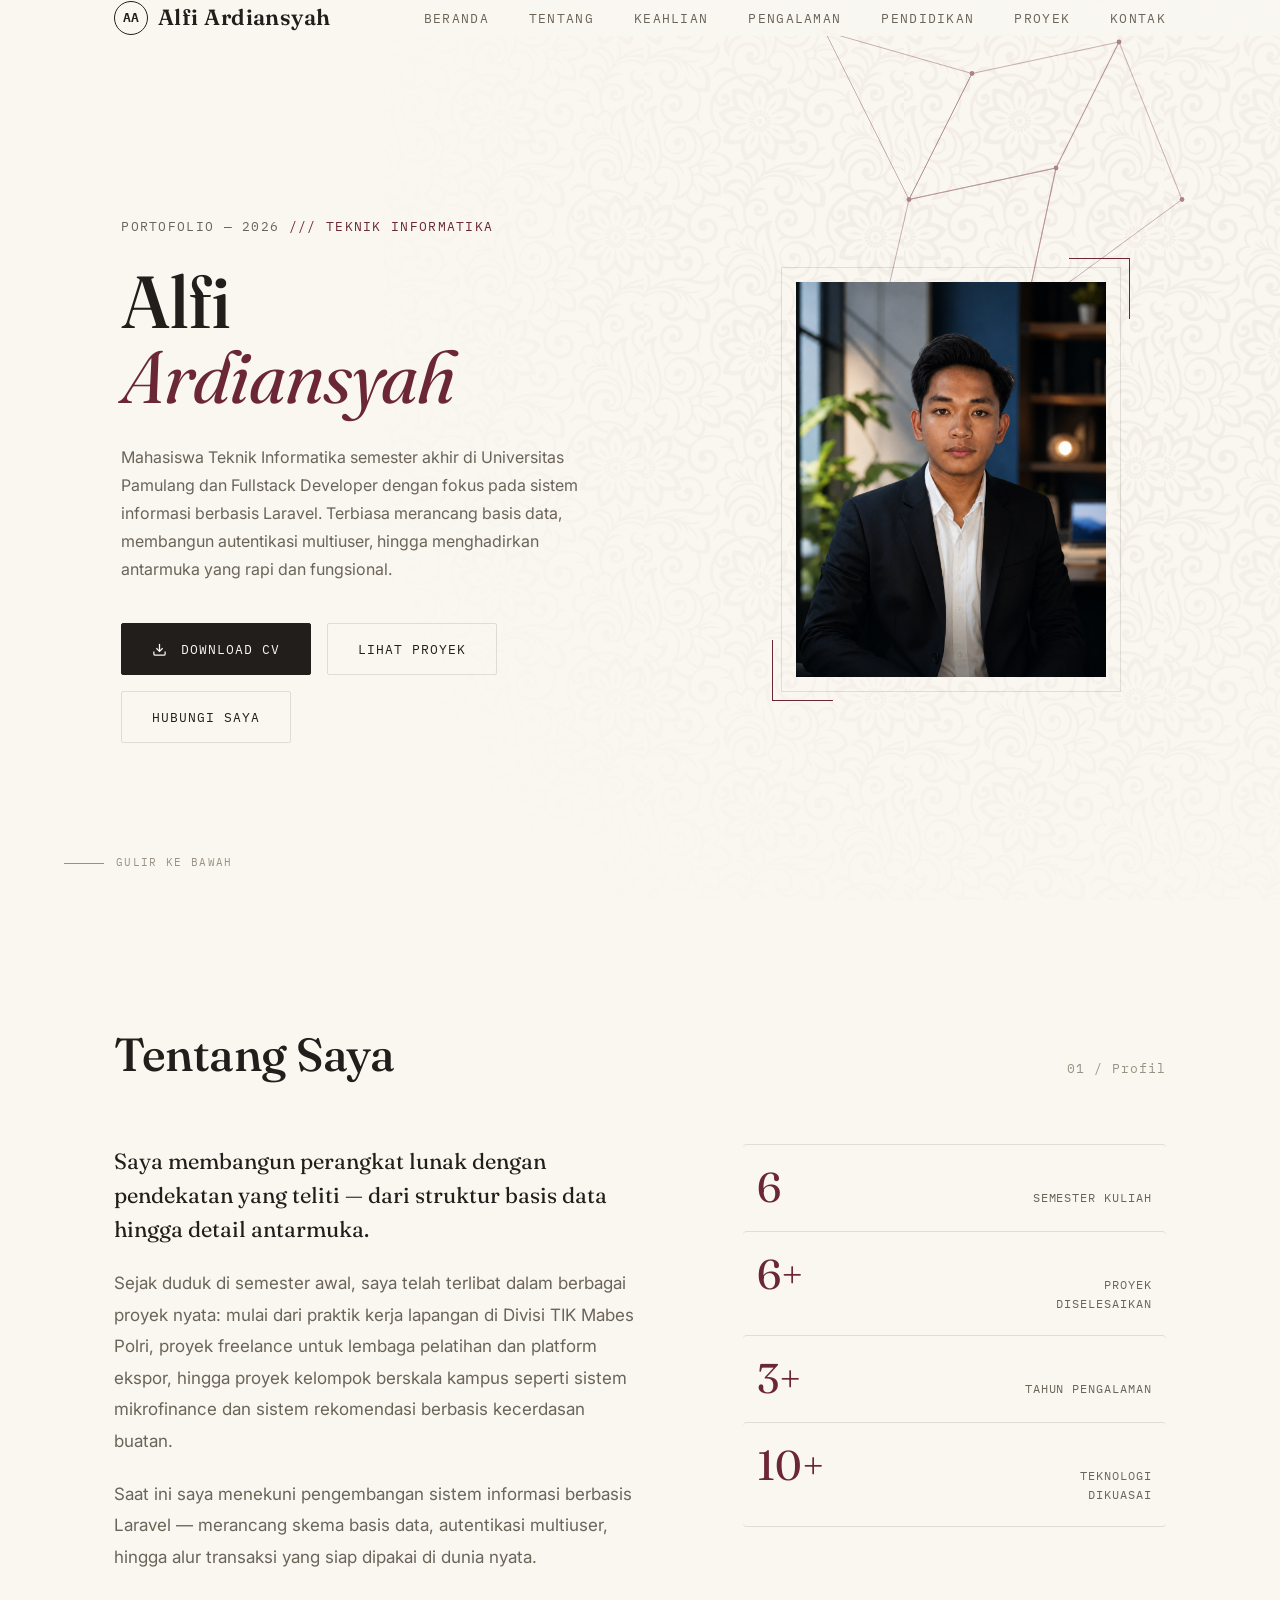
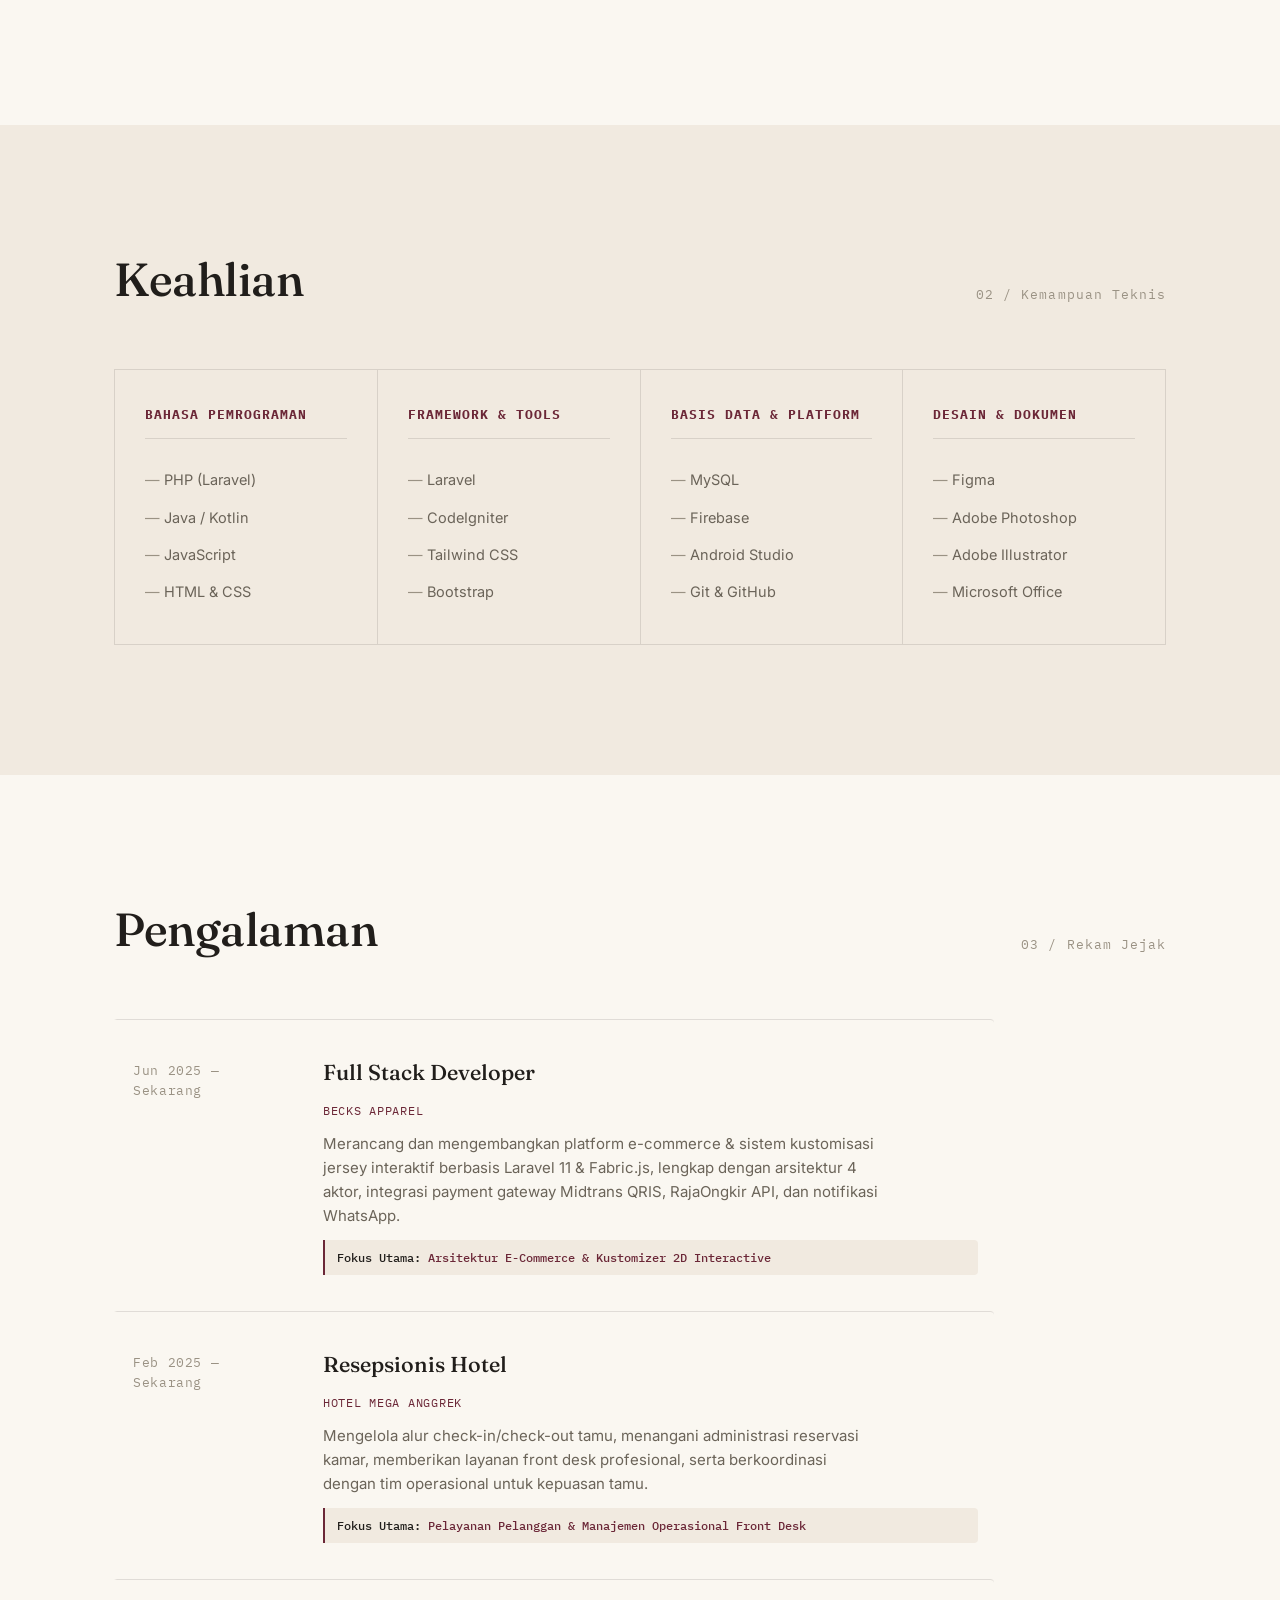
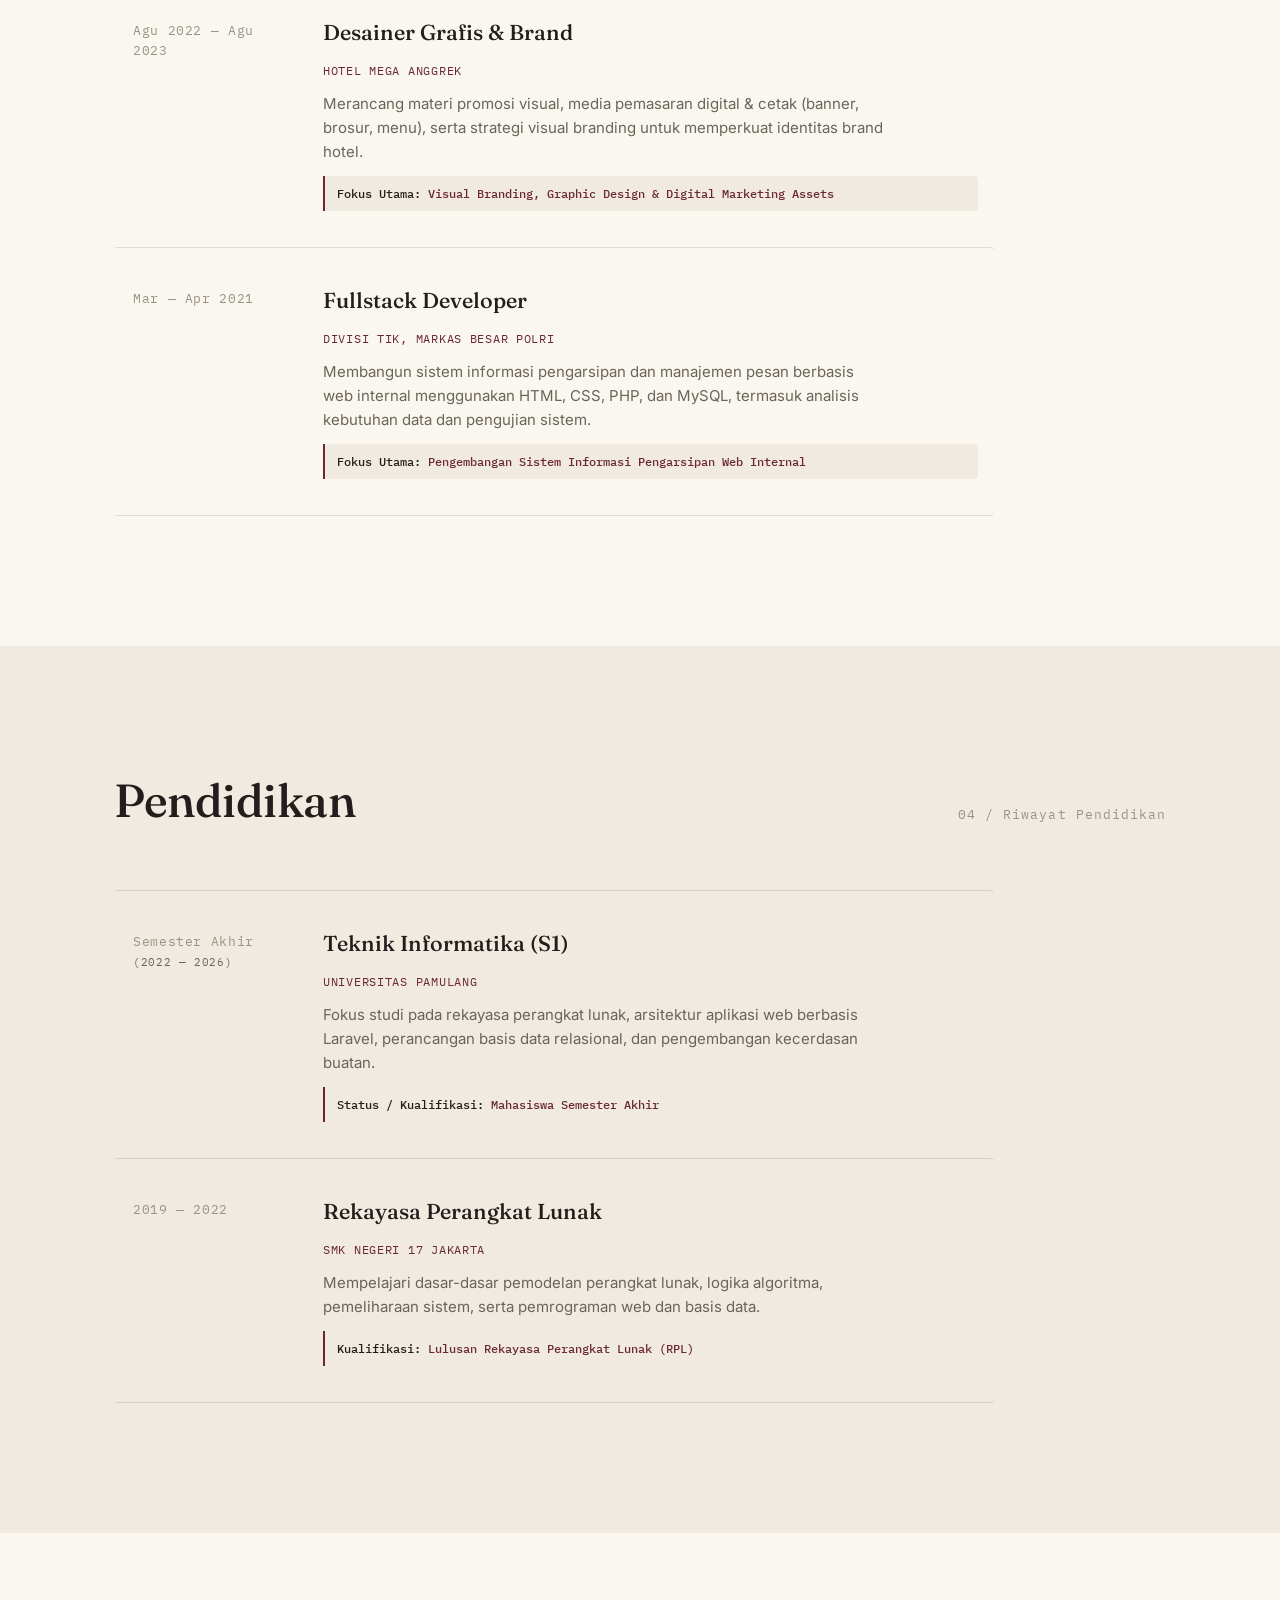
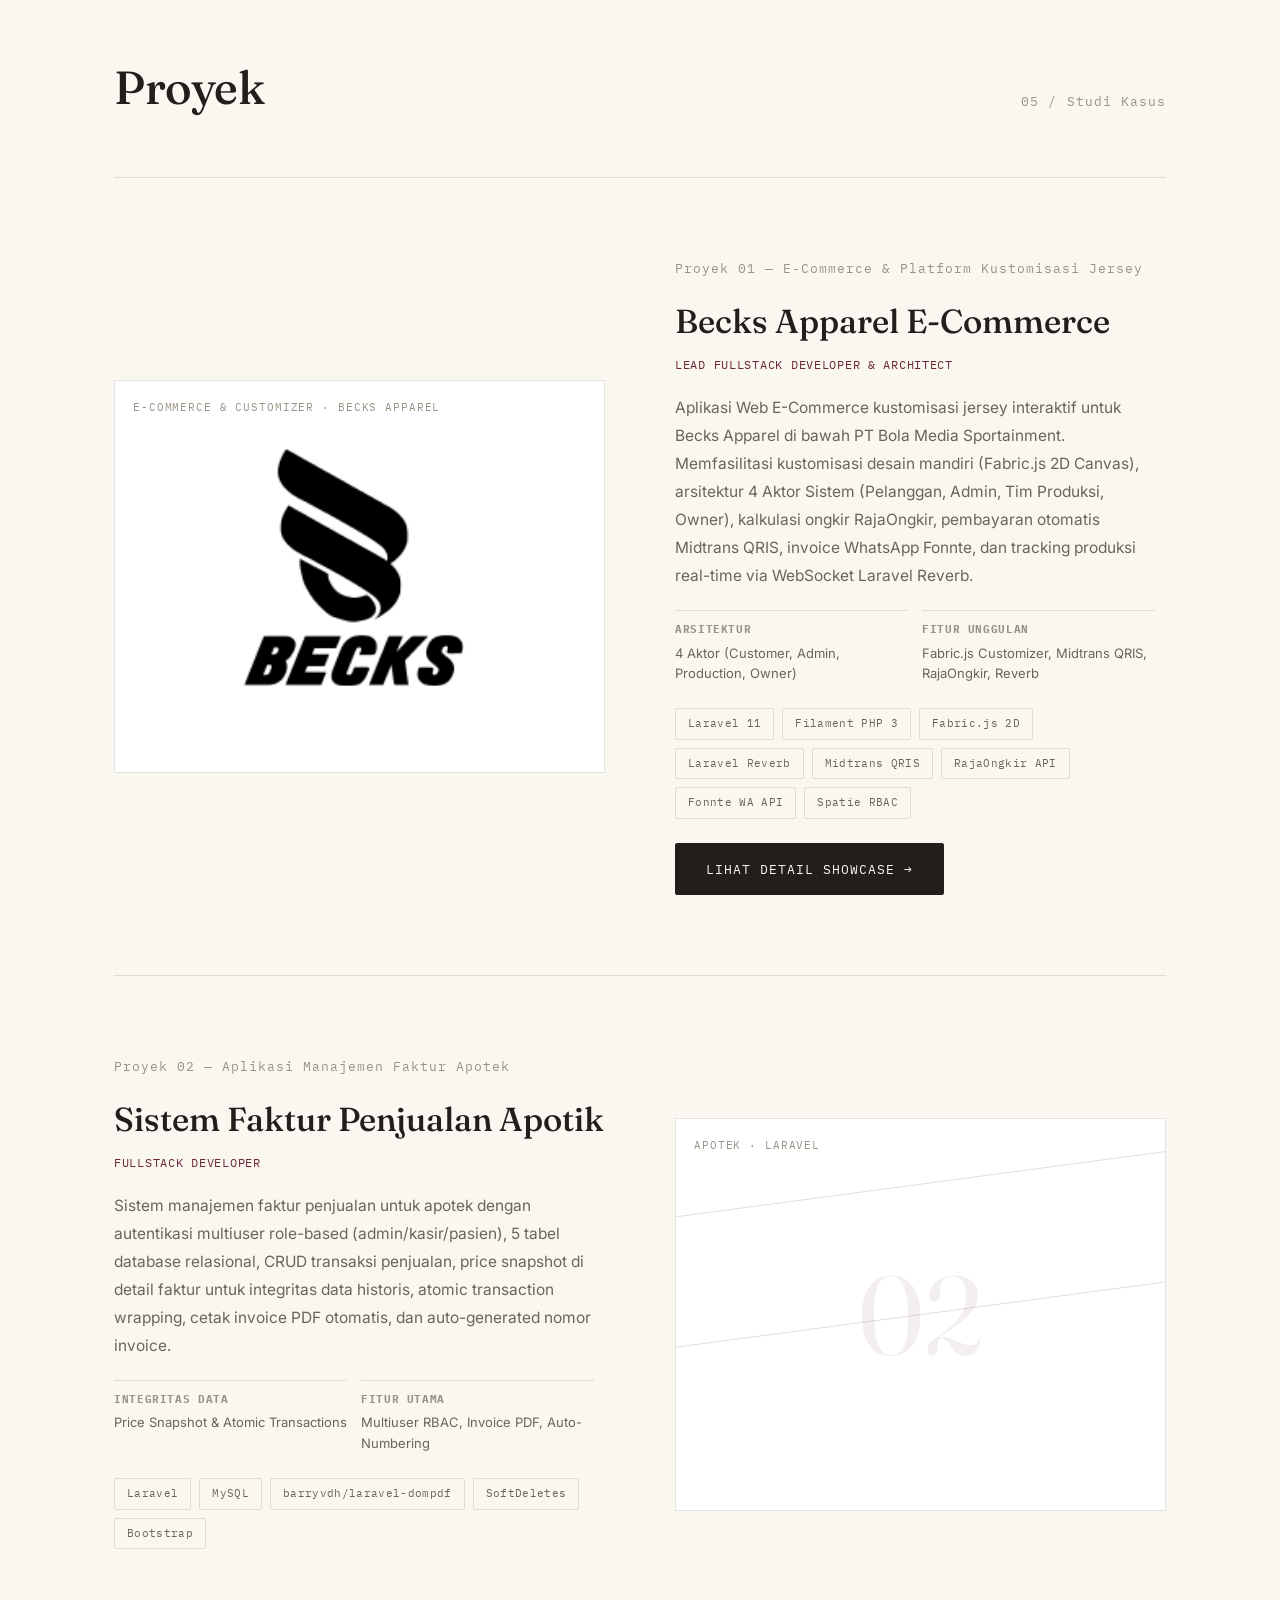
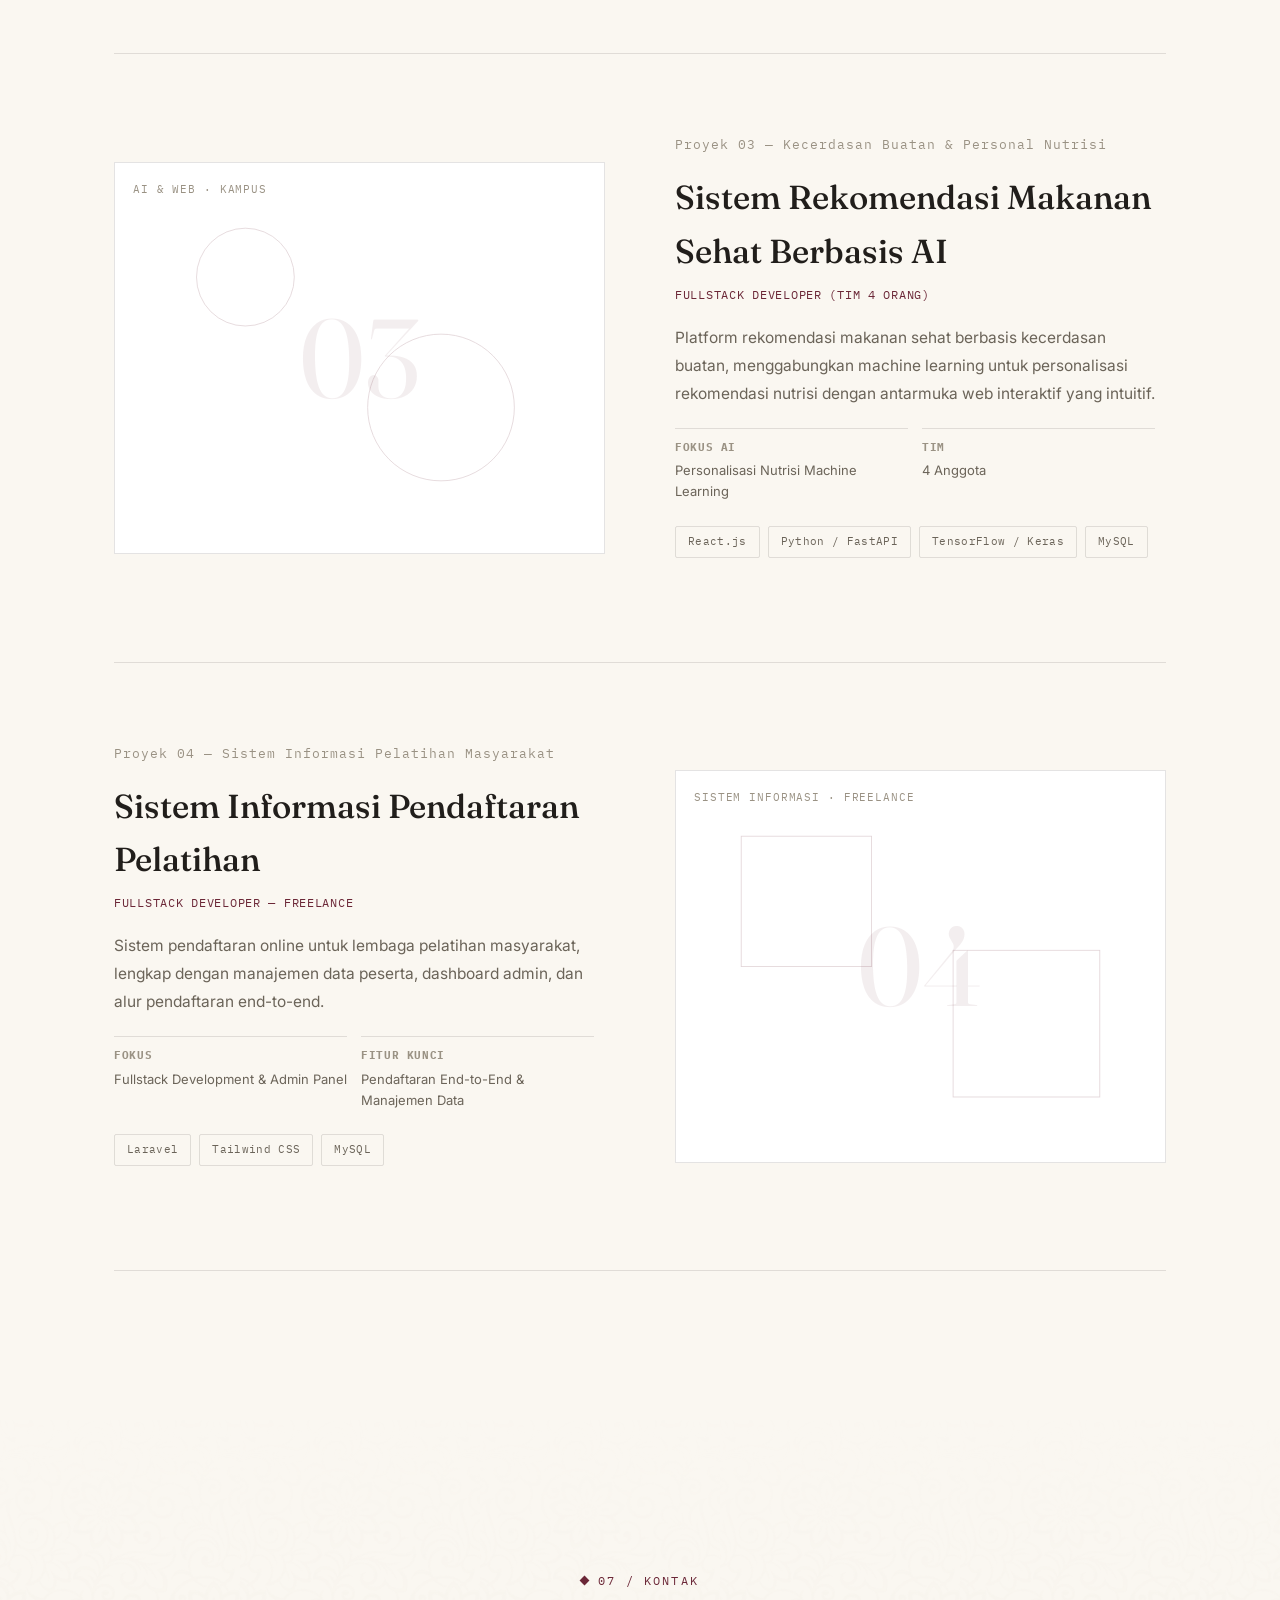
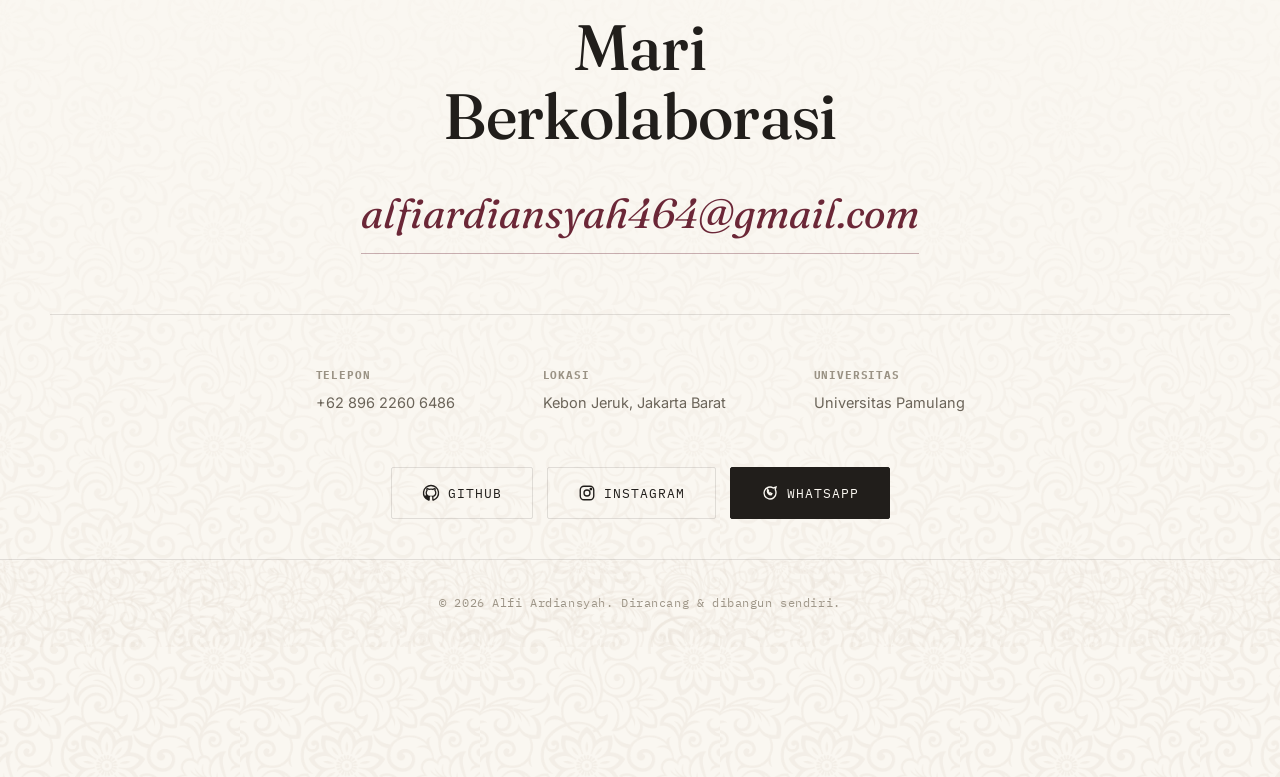
==== index.html @ 17bc3c43 "refactor: perbarui tampilan section proyek dan rapikan format index.html" ====
<!DOCTYPE html>
<html lang="id">

<head>
  <meta charset="UTF-8">
  <meta name="viewport" content="width=device-width, initial-scale=1.0">
  <title>Alfi Ardiansyah — Portofolio</title>
  <meta name="description"
    content="Alfi Ardiansyah — Fullstack Developer & Mahasiswa Teknik Informatika, Universitas Pamulang.">

  <link rel="preconnect" href="https://fonts.googleapis.com">
  <link rel="preconnect" href="https://fonts.gstatic.com" crossorigin>
  <link
    href="https://fonts.googleapis.com/css2?family=Fraunces:opsz,wght@9..144,300;9..144,400;9..144,500;9..144,600;9..144,700&family=Inter:wght@300;400;500;600&family=IBM+Plex+Mono:wght@400;500&display=swap"
    rel="stylesheet">

  <link rel="stylesheet" href="css/style.css">
</head>

<body>

  <!-- ============ HEADER ============ -->
  <header id="siteHeader">
    <nav class="wrap">
      <div class="logo"><span class="mark">AA</span> Alfi Ardiansyah</div>
      <ul class="nav-links" id="navLinks">
        <li><a href="#home">Beranda</a></li>
        <li><a href="#about">Tentang</a></li>
        <li><a href="#skills">Keahlian</a></li>
        <li><a href="#experience">Pengalaman</a></li>
        <li><a href="#education">Pendidikan</a></li>
        <li><a href="#projects">Proyek</a></li>
        <li><a href="#contact">Kontak</a></li>
      </ul>
      <button class="mobile-toggle" id="mobileToggle" aria-label="Buka menu">
        <span></span><span></span><span></span>
      </button>
    </nav>
  </header>

  <!-- ============ HERO ============ -->
  <section class="hero" id="home">
    <svg class="mesh-svg" style="top:0; right:6%; width:420px; height:420px;" viewBox="0 0 400 400" fill="none">
      <g stroke="#6B2737" stroke-width="0.6">
        <path d="M40 30 L180 70 L120 190 L40 30Z" />
        <path d="M180 70 L320 40 L260 160 L120 190 L180 70Z" />
        <path d="M120 190 L260 160 L230 300 L90 320 L120 190Z" />
        <path d="M260 160 L320 40 L380 190 L230 300 L260 160Z" />
        <path d="M90 320 L230 300 L200 380 L60 380 L90 320Z" />
      </g>
      <g fill="#6B2737">
        <circle cx="40" cy="30" r="2.3" />
        <circle cx="180" cy="70" r="2.3" />
        <circle cx="120" cy="190" r="2.3" />
        <circle cx="320" cy="40" r="2.3" />
        <circle cx="260" cy="160" r="2.3" />
        <circle cx="380" cy="190" r="2.3" />
        <circle cx="230" cy="300" r="2.3" />
        <circle cx="90" cy="320" r="2.3" />
        <circle cx="200" cy="380" r="2.3" />
        <circle cx="60" cy="380" r="2.3" />
      </g>
    </svg>

    <div class="wrap">
      <div class="hero-text">
        <div class="hero-role">Portofolio &mdash; 2026 <span>/// Teknik Informatika</span></div>
        <h1 class="reveal">Alfi<br><em>Ardiansyah</em></h1>
        <p class="hero-desc">Mahasiswa Teknik Informatika semester akhir di Universitas Pamulang dan Fullstack Developer
          dengan fokus pada sistem informasi berbasis Laravel. Terbiasa merancang basis data, membangun autentikasi
          multiuser, hingga menghadirkan antarmuka yang rapi dan fungsional.</p>
        <div class="cta-row">
          <!-- TODO: upload file CV PDF ke path assets/cv/alfi-ardiansyah-cv.pdf -->
          <a href="assets/cv/alfi-ardiansyah-cv.pdf" class="btn btn-primary" download target="_blank"
            aria-label="Download CV Alfi Ardiansyah">
            <svg viewBox="0 0 24 24" width="15" height="15" fill="none" stroke="currentColor" stroke-width="2"
              style="margin-right:4px;">
              <path d="M21 15v4a2 2 0 0 1-2 2H5a2 2 0 0 1-2-2v-4" />
              <polyline points="7 10 12 15 17 10" />
              <line x1="12" y1="15" x2="12" y2="3" />
            </svg>
            Download CV
          </a>
          <a href="#projects" class="btn btn-ghost">Lihat Proyek</a>
          <a href="#contact" class="btn btn-ghost">Hubungi Saya</a>
        </div>
      </div>

      <div class="hero-photo">
        <div class="photo-frame">
          <div class="photo-inner">
            <img src="pp2.png" alt="Alfi Ardiansyah">
          </div>
        </div>
      </div>
    </div>

    <div class="scroll-cue"><span class="line"></span> Gulir ke bawah</div>
  </section>

  <!-- ============ ABOUT ============ -->
  <section class="section-pad" id="about">
    <div class="wrap">
      <div class="section-head reveal">
        <h2 class="headline">Tentang Saya</h2>
        <div class="section-num">01 / Profil</div>
      </div>

      <div class="about-grid reveal">
        <div class="about-text">
          <p>Saya membangun perangkat lunak dengan pendekatan yang teliti — dari struktur basis data hingga detail
            antarmuka.</p>
          <p>Sejak duduk di semester awal, saya telah terlibat dalam berbagai proyek nyata: mulai dari praktik kerja
            lapangan di Divisi TIK Mabes Polri, proyek freelance untuk lembaga pelatihan dan platform ekspor, hingga
            proyek kelompok berskala kampus seperti sistem mikrofinance dan sistem rekomendasi berbasis kecerdasan
            buatan.</p>
          <p>Saat ini saya menekuni pengembangan sistem informasi berbasis Laravel — merancang skema basis data,
            autentikasi multiuser, hingga alur transaksi yang siap dipakai di dunia nyata.</p>
        </div>

        <div class="stats-list">
          <div class="stat-row"><span class="stat-num">6</span><span class="stat-label">Semester Kuliah</span></div>
          <div class="stat-row"><span class="stat-num">6+</span><span class="stat-label">Proyek Diselesaikan</span>
          </div>
          <div class="stat-row"><span class="stat-num">3+</span><span class="stat-label">Tahun Pengalaman</span></div>
          <div class="stat-row"><span class="stat-num">10+</span><span class="stat-label">Teknologi Dikuasai</span>
          </div>
        </div>
      </div>
    </div>
  </section>

  <!-- ============ SKILLS ============ -->
  <section class="section-pad bg-alt" id="skills">
    <div class="wrap">
      <div class="section-head reveal">
        <h2 class="headline">Keahlian</h2>
        <div class="section-num">02 / Kemampuan Teknis</div>
      </div>

      <div class="skills-grid reveal">
        <div class="skill-col">
          <h3>Bahasa Pemrograman</h3>
          <ul>
            <li>PHP (Laravel)</li>
            <li>Java / Kotlin</li>
            <li>JavaScript</li>
            <li>HTML &amp; CSS</li>
          </ul>
        </div>
        <div class="skill-col">
          <h3>Framework &amp; Tools</h3>
          <ul>
            <li>Laravel</li>
            <li>CodeIgniter</li>
            <li>Tailwind CSS</li>
            <li>Bootstrap</li>
          </ul>
        </div>
        <div class="skill-col">
          <h3>Basis Data &amp; Platform</h3>
          <ul>
            <li>MySQL</li>
            <li>Firebase</li>
            <li>Android Studio</li>
            <li>Git &amp; GitHub</li>
          </ul>
        </div>
        <div class="skill-col">
          <h3>Desain &amp; Dokumen</h3>
          <ul>
            <li>Figma</li>
            <li>Adobe Photoshop</li>
            <li>Adobe Illustrator</li>
            <li>Microsoft Office</li>
          </ul>
        </div>
      </div>
    </div>
  </section>

  <!-- ============ EXPERIENCE ============ -->
  <section class="section-pad" id="experience">
    <div class="wrap">
      <div class="section-head reveal">
        <h2 class="headline">Pengalaman</h2>
        <div class="section-num">03 / Rekam Jejak</div>
      </div>

      <div class="exp-list reveal">
        <div class="exp-item">
          <div class="exp-date">Jun 2025 — Sekarang</div>
          <div>
            <div class="exp-role">Full Stack Developer</div>
            <div class="exp-org">Becks Apparel</div>
            <p class="exp-desc">Merancang dan mengembangkan platform e-commerce &amp; sistem kustomisasi jersey
              interaktif berbasis Laravel 11 &amp; Fabric.js, lengkap dengan arsitektur 4 aktor, integrasi payment
              gateway Midtrans QRIS, RajaOngkir API, dan notifikasi WhatsApp.</p>
            <div class="metric-highlight">
              <strong>Fokus Utama:</strong> <span class="metric-value">Arsitektur E-Commerce &amp; Kustomizer 2D
                Interactive</span>
            </div>
          </div>
        </div>
        <div class="exp-item">
          <div class="exp-date">Feb 2025 — Sekarang</div>
          <div>
            <div class="exp-role">Resepsionis Hotel</div>
            <div class="exp-org">Hotel Mega Anggrek</div>
            <p class="exp-desc">Mengelola alur check-in/check-out tamu, menangani administrasi reservasi kamar,
              memberikan layanan front desk profesional, serta berkoordinasi dengan tim operasional untuk kepuasan tamu.
            </p>
            <div class="metric-highlight">
              <strong>Fokus Utama:</strong> <span class="metric-value">Pelayanan Pelanggan &amp; Manajemen Operasional
                Front Desk</span>
            </div>
          </div>
        </div>
        <div class="exp-item">
          <div class="exp-date">Agu 2022 — Agu 2023</div>
          <div>
            <div class="exp-role">Desainer Grafis &amp; Brand</div>
            <div class="exp-org">Hotel Mega Anggrek</div>
            <p class="exp-desc">Merancang materi promosi visual, media pemasaran digital &amp; cetak (banner, brosur,
              menu), serta strategi visual branding untuk memperkuat identitas brand hotel.</p>
            <div class="metric-highlight">
              <strong>Fokus Utama:</strong> <span class="metric-value">Visual Branding, Graphic Design &amp; Digital
                Marketing Assets</span>
            </div>
          </div>
        </div>
        <div class="exp-item">
          <div class="exp-date">Mar — Apr 2021</div>
          <div>
            <div class="exp-role">Fullstack Developer</div>
            <div class="exp-org">Divisi TIK, Markas Besar Polri</div>
            <p class="exp-desc">Membangun sistem informasi pengarsipan dan manajemen pesan berbasis web internal
              menggunakan HTML, CSS, PHP, dan MySQL, termasuk analisis kebutuhan data dan pengujian sistem.</p>
            <div class="metric-highlight">
              <strong>Fokus Utama:</strong> <span class="metric-value">Pengembangan Sistem Informasi Pengarsipan Web
                Internal</span>
            </div>
          </div>
        </div>
      </div>
    </div>
  </section>

  <!-- ============ EDUCATION ============ -->
  <section class="section-pad bg-alt" id="education">
    <div class="wrap">
      <div class="section-head reveal">
        <h2 class="headline">Pendidikan</h2>
        <div class="section-num">04 / Riwayat Pendidikan</div>
      </div>

      <div class="exp-list reveal">
        <div class="exp-item">
          <!-- TODO: isi tahun masuk & perkiraan lulus, contoh: 2022 — 2026 -->
          <div class="exp-date">Semester Akhir<br><span
              style="font-size:11px; color:var(--ink-soft);"><!-- TODO: isi tahun --> (2022 — 2026)</span></div>
          <div>
            <div class="exp-role">Teknik Informatika (S1)</div>
            <div class="exp-org">Universitas Pamulang</div>
            <p class="exp-desc">Fokus studi pada rekayasa perangkat lunak, arsitektur aplikasi web berbasis Laravel,
              perancangan basis data relasional, dan pengembangan kecerdasan buatan.</p>
            <!-- TODO: isi IPK jika ingin ditampilkan, contoh: IPK: 3.xx / 4.00, hapus baris di bawah jika tidak ingin menampilkan IPK -->
            <div class="metric-highlight" style="margin-top: 12px;">
              <strong>Status / Kualifikasi:</strong> <span class="metric-value">Mahasiswa Semester Akhir</span>
              <!-- TODO: Tambahkan IPK jika ada, contoh | IPK: 3.80 -->
            </div>
          </div>
        </div>
        <div class="exp-item">
          <div class="exp-date">2019 — 2022</div>
          <div>
            <div class="exp-role">Rekayasa Perangkat Lunak</div>
            <div class="exp-org">SMK Negeri 17 Jakarta</div>
            <p class="exp-desc">Mempelajari dasar-dasar pemodelan perangkat lunak, logika algoritma, pemeliharaan
              sistem, serta pemrograman web dan basis data.</p>
            <div class="metric-highlight" style="margin-top: 12px;">
              <strong>Kualifikasi:</strong> <span class="metric-value">Lulusan Rekayasa Perangkat Lunak (RPL)</span>
            </div>
          </div>
        </div>
      </div>
    </div>
  </section>

  <!-- ============ PROJECTS (deep showcase) ============ -->
  <section class="section-pad" id="projects">
    <div class="wrap">
      <div class="section-head reveal">
        <h2 class="headline">Proyek</h2>
        <div class="section-num">05 / Studi Kasus</div>
      </div>
    </div>

    <div class="wrap">

      <!-- Project 1: Becks Apparel -->
      <div class="project reveal">
        <div class="project-visual">
          <span class="pv-tag">E-Commerce &amp; Customizer · Becks Apparel</span>
          <img src="assets/proyek1.png" alt="Becks Apparel E-Commerce"
            style="width:100%; height:100%; object-fit:cover;">
        </div>
        <div class="project-body">
          <div class="project-index">Proyek 01 — E-Commerce &amp; Platform Kustomisasi Jersey</div>
          <h3 class="project-title">Becks Apparel E-Commerce</h3>
          <div class="project-role">Lead Fullstack Developer &amp; Architect</div>
          <p class="project-desc">Aplikasi Web E-Commerce kustomisasi jersey interaktif untuk Becks Apparel di bawah PT
            Bola Media Sportainment. Memfasilitasi kustomisasi desain mandiri (Fabric.js 2D Canvas), arsitektur 4 Aktor
            Sistem (Pelanggan, Admin, Tim Produksi, Owner), kalkulasi ongkir RajaOngkir, pembayaran otomatis Midtrans
            QRIS, invoice WhatsApp Fonnte, dan tracking produksi real-time via WebSocket Laravel Reverb.</p>
          <div class="project-detail">
            <div><strong>Arsitektur</strong>4 Aktor (Customer, Admin, Production, Owner)</div>
            <div><strong>Fitur Unggulan</strong>Fabric.js Customizer, Midtrans QRIS, RajaOngkir, Reverb</div>
          </div>
          <div class="tags" style="margin-bottom: 24px;">
            <span>Laravel 11</span>
            <span>Filament PHP 3</span>
            <span>Fabric.js 2D</span>
            <span>Laravel Reverb</span>
            <span>Midtrans QRIS</span>
            <span>RajaOngkir API</span>
            <span>Fonnte WA API</span>
            <span>Spatie RBAC</span>
          </div>
          <div class="cta-row">
            <a href="becks-apparel.html" class="btn btn-primary">
              Lihat Detail Showcase &rarr;
            </a>
          </div>
        </div>
      </div>

      <!-- Project 2: Sistem Faktur Penjualan Apotik -->
      <div class="project reverse reveal">
        <div class="project-visual">
          <span class="pv-tag">Apotek · Laravel</span>
          <span class="pv-index">02</span>
          <!-- GANTI: screenshot dashboard apotik, path: assets/projects/apotik-screenshot-1.png -->
          <img src="assets/projects/apotik-screenshot-1.png" alt="Sistem Faktur Penjualan Apotik"
            onerror="this.style.display='none'" style="width:100%; height:100%; object-fit:cover;">
          <svg class="pv-mesh" viewBox="0 0 300 240" preserveAspectRatio="none">
            <g stroke="#6B2737" stroke-width=".5" opacity=".4">
              <line x1="0" y1="60" x2="300" y2="20" />
              <line x1="0" y1="140" x2="300" y2="100" />
            </g>
          </svg>
        </div>
        <div class="project-body">
          <div class="project-index">Proyek 02 — Aplikasi Manajemen Faktur Apotek</div>
          <h3 class="project-title">Sistem Faktur Penjualan Apotik</h3>
          <div class="project-role">Fullstack Developer</div>
          <p class="project-desc">Sistem manajemen faktur penjualan untuk apotek dengan autentikasi multiuser role-based
            (admin/kasir/pasien), 5 tabel database relasional, CRUD transaksi penjualan, price snapshot di detail faktur
            untuk integritas data historis, atomic transaction wrapping, cetak invoice PDF otomatis, dan auto-generated
            nomor invoice.</p>
          <div class="project-detail">
            <div><strong>Integritas Data</strong>Price Snapshot &amp; Atomic Transactions</div>
            <div><strong>Fitur Utama</strong>Multiuser RBAC, Invoice PDF, Auto-Numbering</div>
          </div>
          <div class="tags" style="margin-bottom: 24px;">
            <span>Laravel</span>
            <span>MySQL</span>
            <span>barryvdh/laravel-dompdf</span>
            <span>SoftDeletes</span>
            <span>Bootstrap</span>
          </div>
        </div>
      </div>

      <!-- Project 3: Sistem Rekomendasi Makanan Sehat Berbasis AI -->
      <div class="project reveal">
        <div class="project-visual">
          <span class="pv-tag">AI &amp; Web · Kampus</span>
          <span class="pv-index">03</span>
          <!-- GANTI: screenshot platform rekomendasi makanan sehat AI, path: assets/projects/ai-food-screenshot-1.png -->
          <img src="assets/projects/ai-food-screenshot-1.png" alt="Sistem Rekomendasi Makanan Sehat Berbasis AI"
            onerror="this.style.display='none'" style="width:100%; height:100%; object-fit:cover;">
          <svg class="pv-mesh" viewBox="0 0 300 240" preserveAspectRatio="none">
            <g stroke="#6B2737" stroke-width=".5" opacity=".4">
              <circle cx="80" cy="70" r="30" fill="none" />
              <circle cx="200" cy="150" r="45" fill="none" />
            </g>
          </svg>
        </div>
        <div class="project-body">
          <div class="project-index">Proyek 03 — Kecerdasan Buatan &amp; Personal Nutrisi</div>
          <h3 class="project-title">Sistem Rekomendasi Makanan Sehat Berbasis AI</h3>
          <div class="project-role">Fullstack Developer (Tim 4 Orang)</div>
          <p class="project-desc">Platform rekomendasi makanan sehat berbasis kecerdasan buatan, menggabungkan machine
            learning untuk personalisasi rekomendasi nutrisi dengan antarmuka web interaktif yang intuitif.</p>
          <div class="project-detail">
            <div><strong>Fokus AI</strong>Personalisasi Nutrisi Machine Learning</div>
            <div><strong>Tim</strong>4 Anggota</div>
          </div>
          <div class="tags" style="margin-bottom: 24px;">
            <span>React.js</span>
            <span>Python / FastAPI</span>
            <span>TensorFlow / Keras</span>
            <span>MySQL</span>
          </div>
        </div>
      </div>

      <!-- Project 4: Sistem Informasi Pendaftaran Pelatihan -->
      <div class="project reverse reveal">
        <div class="project-visual">
          <span class="pv-tag">Sistem Informasi · Freelance</span>
          <span class="pv-index">04</span>
          <!-- GANTI: screenshot sistem pendaftaran pelatihan, path: assets/projects/pelatihan-screenshot-1.png -->
          <img src="assets/projects/pelatihan-screenshot-1.png" alt="Sistem Informasi Pendaftaran Pelatihan"
            onerror="this.style.display='none'" style="width:100%; height:100%; object-fit:cover;">
          <svg class="pv-mesh" viewBox="0 0 300 240" preserveAspectRatio="none">
            <g stroke="#6B2737" stroke-width=".5" opacity=".4">
              <rect x="40" y="40" width="80" height="80" fill="none" />
              <rect x="170" y="110" width="90" height="90" fill="none" />
            </g>
          </svg>
        </div>
        <div class="project-body">
          <div class="project-index">Proyek 04 — Sistem Informasi Pelatihan Masyarakat</div>
          <h3 class="project-title">Sistem Informasi Pendaftaran Pelatihan</h3>
          <div class="project-role">Fullstack Developer — Freelance</div>
          <p class="project-desc">Sistem pendaftaran online untuk lembaga pelatihan masyarakat, lengkap dengan manajemen
            data peserta, dashboard admin, dan alur pendaftaran end-to-end.</p>
          <div class="project-detail">
            <div><strong>Fokus</strong>Fullstack Development &amp; Admin Panel</div>
            <div><strong>Fitur Kunci</strong>Pendaftaran End-to-End &amp; Manajemen Data</div>
          </div>
          <div class="tags" style="margin-bottom: 24px;">
            <span>Laravel</span>
            <span>Tailwind CSS</span>
            <span>MySQL</span>
          </div>
        </div>
      </div>

    </div>
  </section>

  <!-- ============ CONTACT ============ -->
  <section class="section-pad" id="contact">
    <div class="wrap contact-inner">
      <div class="eyebrow" style="justify-content:center;">07 / Kontak</div>
      <h2 class="headline reveal">Mari<br>Berkolaborasi</h2>
      <!-- Anti-Spam Obfuscated Email Link -->
      <a class="contact-email" id="emailLink" href="#" aria-label="Kirim Email ke Alfi Ardiansyah">
        <span id="emailText">[Memuat email...]</span>
      </a>

      <div class="contact-meta reveal">
        <div>
          <strong>Telepon</strong>
          <a href="https://wa.me/6289622606486">+62 896 2260 6486</a>
        </div>
        <div>
          <strong>Lokasi</strong>
          <span>Kebon Jeruk, Jakarta Barat</span>
        </div>
        <div>
          <strong>Universitas</strong>
          <span>Universitas Pamulang</span>
        </div>
      </div>

      <!-- Direct Action Buttons for GitHub, Instagram & WhatsApp -->
      <div class="contact-buttons reveal"
        style="margin-top: 40px; display: flex; justify-content: center; gap: 14px; flex-wrap: wrap;">
        <a href="https://github.com/alfiardiansyah" target="_blank" rel="noopener" class="btn btn-ghost"
          style="display:inline-flex; align-items:center; gap:8px;">
          <svg viewBox="0 0 24 24" width="18" height="18" fill="none" stroke="currentColor" stroke-width="1.8">
            <path
              d="M12 2a10 10 0 0 0-3.16 19.49c.5.09.68-.22.68-.48v-1.7c-2.78.6-3.37-1.34-3.37-1.34-.46-1.16-1.11-1.47-1.11-1.47-.9-.62.07-.6.07-.6 1 .07 1.53 1.03 1.53 1.03.9 1.52 2.34 1.08 2.91.83.09-.65.35-1.08.63-1.33-2.22-.25-4.56-1.11-4.56-4.93 0-1.09.39-1.98 1.03-2.68-.1-.25-.45-1.27.1-2.65 0 0 .84-.27 2.75 1.02a9.4 9.4 0 0 1 5 0c1.9-1.3 2.75-1.02 2.75-1.02.55 1.38.2 2.4.1 2.65.64.7 1.03 1.59 1.03 2.68 0 3.83-2.34 4.68-4.57 4.92.36.31.68.92.68 1.85v2.75c0 .26.18.58.69.48A10 10 0 0 0 12 2Z" />
          </svg>
          GitHub
        </a>
        <a href="https://www.instagram.com/_alfiarr/" target="_blank" rel="noopener" class="btn btn-ghost"
          style="display:inline-flex; align-items:center; gap:8px;">
          <svg viewBox="0 0 24 24" width="18" height="18" fill="none" stroke="currentColor" stroke-width="1.8">
            <rect x="3" y="3" width="18" height="18" rx="5" />
            <circle cx="12" cy="12" r="4" />
            <circle cx="17.2" cy="6.8" r="1" />
          </svg>
          Instagram
        </a>
        <a href="https://wa.me/6289622606486" target="_blank" rel="noopener" class="btn btn-primary"
          style="display:inline-flex; align-items:center; gap:8px;">
          <svg viewBox="0 0 24 24" width="18" height="18" fill="none" stroke="currentColor" stroke-width="1.8">
            <path d="M20 12a8 8 0 1 1-3.6-6.7L20 4l-1 3.4A8 8 0 0 1 20 12Z" />
            <path d="M8.5 9.5c.3 2.5 2.5 4.7 5 5l1-1.6-2-1-.7.8a5 5 0 0 1-2.5-2.5l.8-.7-1-2Z" />
          </svg>
          WhatsApp
        </a>
      </div>
    </div>
    <footer>
      &copy; 2026 Alfi Ardiansyah. Dirancang &amp; dibangun sendiri.
    </footer>

    <script src="js/navbar.js"></script>
    <script>
      // Anti-spam email obfuscation
      (function () {
        const u = 'alfiardiansyah464';
        const d = 'gmail.com';
        const emailEl = document.getElementById('emailLink');
        const textEl = document.getElementById('emailText');
        if (emailEl && textEl) {
          const email = u + '@' + d;
          textEl.textContent = email;
          emailEl.href = 'mailto:' + email;
        }
      })();

      // reveal on scroll
      const revealEls = document.querySelectorAll('.reveal');
      const io = new IntersectionObserver((entries) => {
        entries.forEach(en => {
          if (en.isIntersecting) {
            en.target.classList.add('in');
            io.unobserve(en.target);
          }
        });
      }, { threshold: .15, rootMargin: '0px 0px -60px 0px' });
      revealEls.forEach(el => io.observe(el));
    </script>

</body>

</html>
---- css/style.css ----
:root {
  --bg: #FAF7F1;
  --bg-alt: #F1EAE0;
  --ink: #211E1B;
  --ink-soft: #6B6459;
  --ink-faint: #9A9284;
  --accent: #6B2737;
  --accent-soft: rgba(107, 39, 55, .08);
  --accent-line: rgba(107, 39, 55, .35);
  --line: rgba(33, 30, 27, .12);
  --paper: #FFFFFF;

  --font-display: 'Fraunces', serif;
  --font-body: 'Inter', sans-serif;
  --font-mono: 'IBM Plex Mono', monospace;

  --maxw: 1180px;
  --pad: clamp(24px, 5vw, 72px);
}

* {
  margin: 0;
  padding: 0;
  box-sizing: border-box;
}

html {
  scroll-behavior: smooth;
}

body {
  background: var(--bg);
  color: var(--ink);
  font-family: var(--font-body);
  font-weight: 400;
  line-height: 1.6;
  font-size: 16px;
  -webkit-font-smoothing: antialiased;
  overflow-x: hidden;
}

a {
  color: inherit;
  text-decoration: none;
}

ul {
  list-style: none;
}

img {
  max-width: 100%;
  display: block;
}

::selection {
  background: var(--accent);
  color: var(--bg);
}

:focus-visible {
  outline: 2px solid var(--accent);
  outline-offset: 4px;
}

.wrap {
  max-width: var(--maxw);
  margin: 0 auto;
  padding: 0 var(--pad);
}

.eyebrow {
  display: flex;
  align-items: center;
  gap: 10px;
  font-family: var(--font-mono);
  font-size: 12px;
  letter-spacing: .18em;
  text-transform: uppercase;
  color: var(--accent);
  margin-bottom: 22px;
}

.eyebrow::before {
  content: '';
  width: 7px;
  height: 7px;
  background: var(--accent);
  display: inline-block;
  transform: rotate(45deg);
  flex-shrink: 0;
}

.headline {
  font-family: var(--font-display);
  font-weight: 500;
  letter-spacing: -0.01em;
  line-height: 1.08;
}

.rule {
  height: 1px;
  width: 100%;
  background: var(--line);
  border: none;
  position: relative;
}

.rule::after {
  content: '';
  position: absolute;
  top: -7px;
  left: 50%;
  transform: translateX(-50%);
  width: min(560px, 85vw);
  height: 14px;
  background-image: url('../images/pattern.png');
  background-repeat: repeat-x;
  background-size: auto 14px;
  opacity: 0.40;
  pointer-events: none;
  mask-image: linear-gradient(to right, rgba(0, 0, 0, 0) 0%, rgba(0, 0, 0, 1) 20%, rgba(0, 0, 0, 1) 80%, rgba(0, 0, 0, 0) 100%);
  -webkit-mask-image: linear-gradient(to right, rgba(0, 0, 0, 0) 0%, rgba(0, 0, 0, 1) 20%, rgba(0, 0, 0, 1) 80%, rgba(0, 0, 0, 0) 100%);
}

section {
  position: relative;
}

@media (prefers-reduced-motion: reduce) {
  * {
    animation-duration: .001ms !important;
    animation-iteration-count: 1 !important;
    transition-duration: .001ms !important;
    scroll-behavior: auto !important;
  }
}

/* ---------- Mesh motif (signature element) ---------- */
.mesh-svg {
  position: absolute;
  pointer-events: none;
  opacity: .55;
  z-index: 0;
  animation: floatMesh 12s ease-in-out infinite alternate;
}

@keyframes floatMesh {
  0% {
    transform: translateY(0) rotate(0deg);
  }

  50% {
    transform: translateY(-12px) rotate(1.5deg);
  }

  100% {
    transform: translateY(6px) rotate(-1deg);
  }
}

/* ---------- Header ---------- */
header {
  position: fixed;
  top: 0;
  left: 0;
  right: 0;
  z-index: 1000;
  background: rgba(250, 247, 241, .86);
  backdrop-filter: blur(10px);
  border-bottom: 1px solid transparent;
  transition: border-color .3s ease, background .3s ease;
}

header.scrolled {
  border-bottom-color: var(--line);
}

nav {
  max-width: var(--maxw);
  margin: 0 auto;
  padding: 20px var(--pad);
  display: flex;
  align-items: center;
  justify-content: space-between;
}

.logo {
  font-family: var(--font-display);
  font-size: 22px;
  font-weight: 600;
  letter-spacing: .02em;
  display: flex;
  align-items: center;
  gap: 10px;
}

.logo .mark {
  width: 34px;
  height: 34px;
  border: 1px solid var(--ink);
  border-radius: 50%;
  display: flex;
  align-items: center;
  justify-content: center;
  font-size: 13px;
  font-family: var(--font-mono);
  letter-spacing: 0;
  transition: transform 0.5s cubic-bezier(0.16, 1, 0.3, 1), border-color 0.3s ease, color 0.3s ease;
}

.logo:hover .mark {
  transform: rotate(180deg);
  border-color: var(--accent);
  color: var(--accent);
}

.nav-links {
  display: flex;
  gap: 40px;
}

.nav-links a {
  font-size: 13px;
  font-family: var(--font-mono);
  text-transform: uppercase;
  letter-spacing: .1em;
  color: var(--ink-soft);
  position: relative;
  padding-bottom: 4px;
}

.nav-links a::after {
  content: '';
  position: absolute;
  left: 0;
  bottom: 0;
  width: 0;
  height: 1px;
  background: var(--accent);
  transition: width .25s ease;
}

.nav-links a:hover {
  color: var(--ink);
}

.nav-links a:hover::after {
  width: 100%;
}

.mobile-toggle {
  display: none;
  flex-direction: column;
  gap: 5px;
  cursor: pointer;
  background: none;
  border: none;
}

.mobile-toggle span {
  width: 24px;
  height: 1.5px;
  background: var(--ink);
  display: block;
  transition: transform .3s ease, opacity .3s ease;
}

/* ---------- Hero ---------- */
.hero {
  min-height: 100vh;
  display: flex;
  align-items: center;
  padding: 140px 0 80px;
  position: relative;
  overflow: hidden;
}

.hero::before {
  content: '';
  position: absolute;
  top: 0;
  right: 0;
  width: 70%;
  height: 100%;
  background-image: url('../images/pattern.png');
  background-repeat: repeat;
  background-size: 260px auto;
  opacity: 0.20;
  pointer-events: none;
  z-index: 0;
  mask-image: radial-gradient(circle at 75% 35%, rgba(0, 0, 0, 1) 25%, rgba(0, 0, 0, 0) 85%);
  -webkit-mask-image: radial-gradient(circle at 75% 35%, rgba(0, 0, 0, 1) 25%, rgba(0, 0, 0, 0) 85%);
}

.hero .wrap {
  display: grid;
  grid-template-columns: 1.15fr .85fr;
  gap: 60px;
  align-items: center;
  position: relative;
}

.hero-role {
  font-family: var(--font-mono);
  font-size: 13px;
  letter-spacing: .1em;
  text-transform: uppercase;
  color: var(--ink-soft);
  margin-bottom: 26px;
}

.hero-role span {
  color: var(--accent);
}

.hero h1 {
  font-family: var(--font-display);
  font-weight: 500;
  font-size: clamp(2.6rem, 6vw, 4.6rem);
  line-height: 1.03;
  letter-spacing: -.015em;
  margin-bottom: 28px;
}

.hero h1 em {
  font-style: italic;
  font-weight: 400;
  color: var(--accent);
}

.hero-desc {
  max-width: 480px;
  color: var(--ink-soft);
  font-size: 16px;
  line-height: 1.75;
  margin-bottom: 40px;
}

.cta-row {
  display: flex;
  gap: 16px;
  flex-wrap: wrap;
  align-items: center;
}

.btn {
  display: inline-flex;
  align-items: center;
  gap: 10px;
  padding: 15px 30px;
  font-family: var(--font-mono);
  font-size: 12.5px;
  letter-spacing: .08em;
  text-transform: uppercase;
  cursor: pointer;
  transition: all .25s ease;
  border-radius: 2px;
}

.btn-primary {
  background: var(--ink);
  color: var(--bg);
  border: 1px solid var(--ink);
}

.btn-primary:hover {
  background: var(--accent);
  border-color: var(--accent);
  transform: translateY(-2px);
}

.btn-ghost {
  background: transparent;
  color: var(--ink);
  border: 1px solid var(--line);
}

.btn-ghost:hover {
  border-color: var(--ink);
  transform: translateY(-2px);
}

.hero-photo {
  position: relative;
  justify-self: center;
}

.photo-frame {
  width: min(340px, 78vw);
  aspect-ratio: 4/5;
  position: relative;
  border: 1px solid var(--line);
  padding: 14px;
  transition: border-color 0.4s ease, transform 0.4s ease;
}

.photo-frame:hover {
  border-color: var(--accent-line);
  transform: translateY(-4px);
}

.photo-inner {
  width: 100%;
  height: 100%;
  background:
    linear-gradient(160deg, #2b2823 0%, #504a41 55%, #a49a89 100%);
  position: relative;
  overflow: hidden;
  display: flex;
  align-items: flex-end;
}

.photo-inner svg {
  width: 62%;
  margin: 0 auto 0;
  opacity: .9;
}

.photo-inner img {
  width: 100%;
  height: 100%;
  object-fit: cover;
  display: block;
  transition: transform 0.6s cubic-bezier(0.16, 1, 0.3, 1);
}

.photo-frame:hover .photo-inner img {
  transform: scale(1.06);
}

.photo-caption {
  position: absolute;
  bottom: -34px;
  left: 14px;
  font-family: var(--font-mono);
  font-size: 10.5px;
  letter-spacing: .06em;
  color: var(--ink-faint);
  text-transform: uppercase;
}

.photo-frame::before {
  content: '';
  position: absolute;
  top: -10px;
  right: -10px;
  width: 60px;
  height: 60px;
  border-top: 1px solid var(--accent);
  border-right: 1px solid var(--accent);
  transition: width 0.4s ease, height 0.4s ease, border-color 0.4s ease;
}

.photo-frame::after {
  content: '';
  position: absolute;
  bottom: -10px;
  left: -10px;
  width: 60px;
  height: 60px;
  border-bottom: 1px solid var(--accent);
  border-left: 1px solid var(--accent);
  transition: width 0.4s ease, height 0.4s ease, border-color 0.4s ease;
}

.photo-frame:hover::before,
.photo-frame:hover::after {
  width: 75px;
  height: 75px;
}

.scroll-cue {
  position: absolute;
  bottom: 28px;
  left: var(--pad);
  display: flex;
  align-items: center;
  gap: 12px;
  font-family: var(--font-mono);
  font-size: 11px;
  letter-spacing: .12em;
  color: var(--ink-faint);
  text-transform: uppercase;
}

.scroll-cue .line {
  width: 40px;
  height: 1px;
  background: var(--ink-faint);
  position: relative;
  overflow: hidden;
}

.scroll-cue .line::after {
  content: '';
  position: absolute;
  left: -100%;
  top: 0;
  width: 100%;
  height: 100%;
  background: var(--accent);
  animation: cue 2.2s ease-in-out infinite;
}

@keyframes cue {
  0% {
    left: -100%;
  }

  50% {
    left: 0;
  }

  100% {
    left: 100%;
  }
}

/* ---------- Section shells ---------- */
.section-pad {
  padding: 130px 0;
}

.bg-alt {
  background: var(--bg-alt);
}

.section-head {
  display: grid;
  grid-template-columns: 1fr auto;
  align-items: end;
  gap: 40px;
  margin-bottom: 64px;
}

.section-head h2 {
  font-size: clamp(2rem, 4vw, 2.9rem);
}

.section-num {
  font-family: var(--font-mono);
  font-size: 13px;
  color: var(--ink-faint);
  letter-spacing: .08em;
}

/* ---------- About ---------- */
.about-grid {
  display: grid;
  grid-template-columns: 1.3fr 1fr;
  gap: 80px;
}

.about-text p {
  color: var(--ink-soft);
  font-size: 17px;
  line-height: 1.85;
  margin-bottom: 22px;
  max-width: 520px;
}

.about-text p:first-child {
  font-family: var(--font-display);
  font-size: 22px;
  color: var(--ink);
  line-height: 1.55;
  font-weight: 400;
}

.stats-list {
  display: flex;
  flex-direction: column;
}

.stat-row {
  display: flex;
  justify-content: space-between;
  align-items: baseline;
  padding: 22px 14px;
  border-top: 1px solid var(--line);
  transition: transform 0.3s ease, background-color 0.3s ease, padding 0.3s ease;
  border-radius: 4px;
}

.stat-row:hover {
  transform: translateX(8px);
  background-color: var(--accent-soft);
}

.stat-row:last-child {
  border-bottom: 1px solid var(--line);
}

.stat-num {
  font-family: var(--font-display);
  font-size: 2.6rem;
  color: var(--accent);
  line-height: 1;
  transition: transform 0.3s ease;
}

.stat-row:hover .stat-num {
  transform: scale(1.08);
}

.stat-label {
  font-family: var(--font-mono);
  font-size: 12px;
  text-transform: uppercase;
  letter-spacing: .08em;
  color: var(--ink-soft);
  text-align: right;
  max-width: 130px;
}

/* ---------- Skills ---------- */
.skills-grid {
  display: grid;
  grid-template-columns: repeat(4, 1fr);
  gap: 0;
  border-top: 1px solid var(--line);
  border-left: 1px solid var(--line);
}

.skill-col {
  padding: 34px 30px;
  border-right: 1px solid var(--line);
  border-bottom: 1px solid var(--line);
  transition: transform 0.35s ease, background-color 0.35s ease, box-shadow 0.35s ease;
  position: relative;
}

.skill-col:hover {
  background-color: var(--paper);
  transform: translateY(-4px);
  box-shadow: 0 12px 32px rgba(33, 30, 27, 0.05);
  z-index: 2;
}

.skill-col h3 {
  font-family: var(--font-mono);
  font-size: 12.5px;
  letter-spacing: .08em;
  text-transform: uppercase;
  color: var(--accent);
  margin-bottom: 22px;
  padding-bottom: 14px;
  border-bottom: 1px solid var(--line);
}

.skill-col ul li {
  font-size: 14.5px;
  color: var(--ink-soft);
  padding: 7px 0;
  transition: transform 0.25s ease, color 0.25s ease;
}

.skill-col ul li:hover {
  transform: translateX(6px);
  color: var(--ink);
}

.skill-col ul li::before {
  content: '— ';
  color: var(--ink-faint);
}

/* ---------- Experience ---------- */
.exp-list {
  max-width: 880px;
}

.exp-item {
  display: grid;
  grid-template-columns: 150px 1fr;
  gap: 40px;
  padding: 36px 16px;
  border-top: 1px solid var(--line);
  transition: transform 0.35s ease, background-color 0.35s ease, border-color 0.35s ease;
  border-left: 3px solid transparent;
  border-radius: 0 4px 4px 0;
}

.exp-item:hover {
  transform: translateX(8px);
  background-color: var(--paper);
  border-left-color: var(--accent);
}

.exp-list .exp-item:last-child {
  border-bottom: 1px solid var(--line);
}

.exp-date {
  font-family: var(--font-mono);
  font-size: 12.5px;
  color: var(--ink-faint);
  letter-spacing: .05em;
  padding-top: 4px;
}

.exp-role {
  font-family: var(--font-display);
  font-size: 1.35rem;
  font-weight: 500;
  margin-bottom: 10px;
  transition: color 0.3s ease;
}

.exp-item:hover .exp-role {
  color: var(--accent);
}

.exp-org {
  font-family: var(--font-mono);
  font-size: 12px;
  color: var(--accent);
  text-transform: uppercase;
  letter-spacing: .06em;
  margin-bottom: 12px;
}

.exp-desc {
  color: var(--ink-soft);
  font-size: 15px;
  max-width: 560px;
}

/* ---------- Projects (showcase) ---------- */
.project {
  display: grid;
  grid-template-columns: 1fr 1fr;
  gap: 70px;
  align-items: center;
  padding: 80px 0;
  border-top: 1px solid var(--line);
}

.project:last-child {
  border-bottom: 1px solid var(--line);
}

.project.reverse {
  direction: rtl;
}

.project.reverse>* {
  direction: ltr;
}

.project-visual {
  aspect-ratio: 5/4;
  position: relative;
  background: var(--paper);
  border: 1px solid var(--line);
  display: flex;
  align-items: center;
  justify-content: center;
  overflow: hidden;
  transition: border-color 0.4s ease, box-shadow 0.4s ease;
}

.project:hover .project-visual {
  border-color: var(--accent-line);
  box-shadow: 0 16px 40px rgba(107, 39, 55, 0.08);
}

.project-visual .pv-index {
  font-family: var(--font-display);
  font-size: clamp(4rem, 10vw, 7rem);
  color: var(--accent-soft);
  line-height: 1;
  user-select: none;
  transition: transform 0.5s cubic-bezier(0.16, 1, 0.3, 1), color 0.5s ease;
}

.project:hover .project-visual .pv-index {
  transform: scale(1.12);
  color: rgba(107, 39, 55, 0.16);
}

.project-visual .pv-mesh {
  position: absolute;
  inset: 0;
  opacity: .5;
}

.project-visual .pv-tag {
  position: absolute;
  top: 18px;
  left: 18px;
  font-family: var(--font-mono);
  font-size: 11px;
  letter-spacing: .08em;
  text-transform: uppercase;
  color: var(--ink-faint);
}

.project-index {
  font-family: var(--font-mono);
  font-size: 12.5px;
  color: var(--ink-faint);
  letter-spacing: .08em;
  margin-bottom: 16px;
}

.project-title {
  font-family: var(--font-display);
  font-size: clamp(1.5rem, 2.6vw, 2.1rem);
  font-weight: 500;
  margin-bottom: 8px;
  transition: color 0.3s ease;
}

.project:hover .project-title {
  color: var(--accent);
}

.project-role {
  font-family: var(--font-mono);
  font-size: 12px;
  color: var(--accent);
  text-transform: uppercase;
  letter-spacing: .06em;
  margin-bottom: 20px;
}

.project-desc {
  color: var(--ink-soft);
  font-size: 15.5px;
  line-height: 1.8;
  margin-bottom: 20px;
  max-width: 480px;
}

.project-detail {
  display: grid;
  grid-template-columns: 1fr 1fr;
  gap: 14px;
  margin-bottom: 24px;
  max-width: 480px;
}

.project-detail div {
  font-size: 13px;
  color: var(--ink-soft);
  padding-top: 10px;
  border-top: 1px solid var(--line);
}

.project-detail strong {
  display: block;
  font-family: var(--font-mono);
  font-size: 10.5px;
  text-transform: uppercase;
  letter-spacing: .06em;
  color: var(--ink-faint);
  margin-bottom: 5px;
}

.tags {
  display: flex;
  flex-wrap: wrap;
  gap: 8px;
}

.tags span {
  font-family: var(--font-mono);
  font-size: 11px;
  letter-spacing: .03em;
  padding: 6px 12px;
  border: 1px solid var(--line);
  color: var(--ink-soft);
  transition: all 0.25s ease;
  border-radius: 2px;
}

.tags span:hover {
  border-color: var(--accent);
  background-color: var(--accent);
  color: var(--bg);
  transform: translateY(-2px);
}

/* ---------- Contact ---------- */
#contact {
  position: relative;
  overflow: hidden;
}

#contact::before {
  content: '';
  position: absolute;
  inset: 0;
  background-image: url('../images/pattern.png');
  background-repeat: repeat;
  background-size: 240px auto;
  opacity: 0.18;
  pointer-events: none;
  z-index: 0;
  mask-image: linear-gradient(to top, rgba(0, 0, 0, 1) 10%, rgba(0, 0, 0, 0) 100%);
  -webkit-mask-image: linear-gradient(to top, rgba(0, 0, 0, 1) 10%, rgba(0, 0, 0, 0) 100%);
}

.contact-inner {
  text-align: center;
  padding: 40px 0;
  position: relative;
  z-index: 1;
}

.contact-inner .headline {
  font-size: clamp(2.2rem, 6vw, 4rem);
  margin-bottom: 30px;
}

.contact-email {
  display: inline-block;
  font-family: var(--font-display);
  font-style: italic;
  font-size: clamp(1.6rem, 4vw, 2.6rem);
  color: var(--accent);
  border-bottom: 1px solid var(--accent-line);
  padding-bottom: 6px;
  transition: opacity .25s ease;
}

.contact-email:hover {
  opacity: .7;
}

.contact-meta {
  display: flex;
  justify-content: center;
  gap: 48px;
  flex-wrap: wrap;
  margin-top: 60px;
  padding-top: 40px;
  border-top: 1px solid var(--line);
}

.contact-meta div {
  text-align: left;
  padding: 12px 20px;
  border-radius: 4px;
  transition: transform 0.3s ease, background-color 0.3s ease;
}

.contact-meta div:hover {
  transform: translateY(-4px);
  background-color: var(--accent-soft);
}

.contact-meta strong {
  display: block;
  font-family: var(--font-mono);
  font-size: 10.5px;
  text-transform: uppercase;
  letter-spacing: .08em;
  color: var(--ink-faint);
  margin-bottom: 6px;
}

.contact-meta span,
.contact-meta a {
  font-size: 14.5px;
  color: var(--ink-soft);
}

.social-row {
  display: flex;
  justify-content: center;
  gap: 26px;
  margin-top: 56px;
}

.social-row a {
  width: 42px;
  height: 42px;
  border: 1px solid var(--line);
  border-radius: 50%;
  display: flex;
  align-items: center;
  justify-content: center;
  transition: all .3s cubic-bezier(0.16, 1, 0.3, 1);
}

.social-row a:hover {
  border-color: var(--accent);
  background: var(--accent);
  color: var(--bg);
  transform: translateY(-4px) scale(1.08);
}

.social-row svg {
  width: 17px;
  height: 17px;
}

/* ---------- Footer ---------- */
footer {
  position: relative;
  padding: 34px var(--pad);
  text-align: center;
  font-family: var(--font-mono);
  font-size: 11.5px;
  letter-spacing: .05em;
  color: var(--ink-faint);
  border-top: 1px solid var(--line);
  overflow: hidden;
}

footer::before {
  content: '';
  position: absolute;
  inset: 0;
  background-image: url('../images/pattern.png');
  background-repeat: repeat;
  background-size: 200px auto;
  opacity: 0.15;
  pointer-events: none;
  z-index: 0;
}

/* ---------- Reveal on scroll ---------- */
.reveal {
  opacity: 0;
  transform: translateY(28px);
  transition: opacity .8s cubic-bezier(0.16, 1, 0.3, 1), transform .8s cubic-bezier(0.16, 1, 0.3, 1);
}

.reveal.in {
  opacity: 1;
  transform: none;
}

/* ---------- Responsive ---------- */
@media (max-width: 900px) {
  .hero .wrap {
    grid-template-columns: 1fr;
  }

  .hero-photo {
    order: -1;
    margin-bottom: 10px;
  }

  .about-grid {
    grid-template-columns: 1fr;
    gap: 50px;
  }

  .skills-grid {
    grid-template-columns: repeat(2, 1fr);
  }

  .project,
  .project.reverse {
    grid-template-columns: 1fr;
    direction: ltr;
  }

  .project-visual {
    order: -1;
  }

  .contact-meta {
    gap: 32px;
  }
}

@media (max-width: 640px) {
  .hero::before {
    opacity: 0.14;
    width: 100%;
    background-size: 180px auto;
  }

  #contact::before,
  footer::before {
    opacity: 0.12;
  }

  .rule::after {
    opacity: 0.25;
  }

  .nav-links {
    position: fixed;
    top: 66px;
    left: 0;
    right: 0;
    bottom: 0;
    background: var(--bg);
    flex-direction: column;
    align-items: flex-start;
    gap: 28px;
    padding: 40px var(--pad);
    transform: translateX(100%);
    transition: transform .35s ease;
  }

  .nav-links.active {
    transform: none;
  }

  .mobile-toggle {
    display: flex;
  }

  .exp-item {
    grid-template-columns: 1fr;
    gap: 10px;
  }

  .skills-grid {
    grid-template-columns: 1fr;
  }

  .section-head {
    grid-template-columns: 1fr;
    gap: 14px;
  }

  .project-detail {
    grid-template-columns: 1fr;
  }

  .scroll-cue {
    display: none;
  }
}

/* ---------- Metrics & Scope Highlight ---------- */
.metric-highlight {
  margin-top: 12px;
  padding: 8px 12px;
  background: var(--bg-alt);
  border-left: 2px solid var(--accent);
  font-family: var(--font-mono);
  font-size: 12px;
  color: var(--ink-soft);
  border-radius: 0 4px 4px 0;
}

.metric-highlight strong {
  color: var(--ink);
  font-weight: 500;
}

.metric-value {
  color: var(--accent);
  font-weight: 500;
}

/* ---------- Testimonials ---------- */
.testimonial-grid {
  display: grid;
  grid-template-columns: repeat(2, 1fr);
  gap: 28px;
}

.testimonial-card {
  background: var(--paper);
  border: 1px solid var(--line);
  padding: 28px;
  border-radius: 4px;
  transition: transform 0.35s ease, box-shadow 0.35s ease;
  position: relative;
}

.testimonial-card:hover {
  transform: translateY(-4px);
  box-shadow: 0 12px 30px rgba(33, 30, 27, 0.05);
}

.testimonial-header {
  display: flex;
  align-items: center;
  gap: 14px;
  margin-bottom: 16px;
}

.testimonial-avatar {
  width: 44px;
  height: 44px;
  border-radius: 50%;
  border: 1px solid var(--accent-line);
  background: var(--bg-alt);
  display: flex;
  align-items: center;
  justify-content: center;
  overflow: hidden;
  flex-shrink: 0;
}

.testimonial-avatar img {
  width: 100%;
  height: 100%;
  object-fit: cover;
}

.avatar-fallback {
  font-family: var(--font-mono);
  font-size: 13px;
  font-weight: 500;
  color: var(--accent);
}

.testimonial-name {
  font-family: var(--font-display);
  font-size: 16px;
  font-weight: 500;
  color: var(--ink);
}

.testimonial-role {
  font-family: var(--font-mono);
  font-size: 11px;
  color: var(--accent);
  text-transform: uppercase;
  letter-spacing: .05em;
}

.testimonial-quote {
  font-size: 14.5px;
  color: var(--ink-soft);
  line-height: 1.7;
  font-style: italic;
}

@media (max-width: 768px) {
  .testimonial-grid {
    grid-template-columns: 1fr;
  }
}
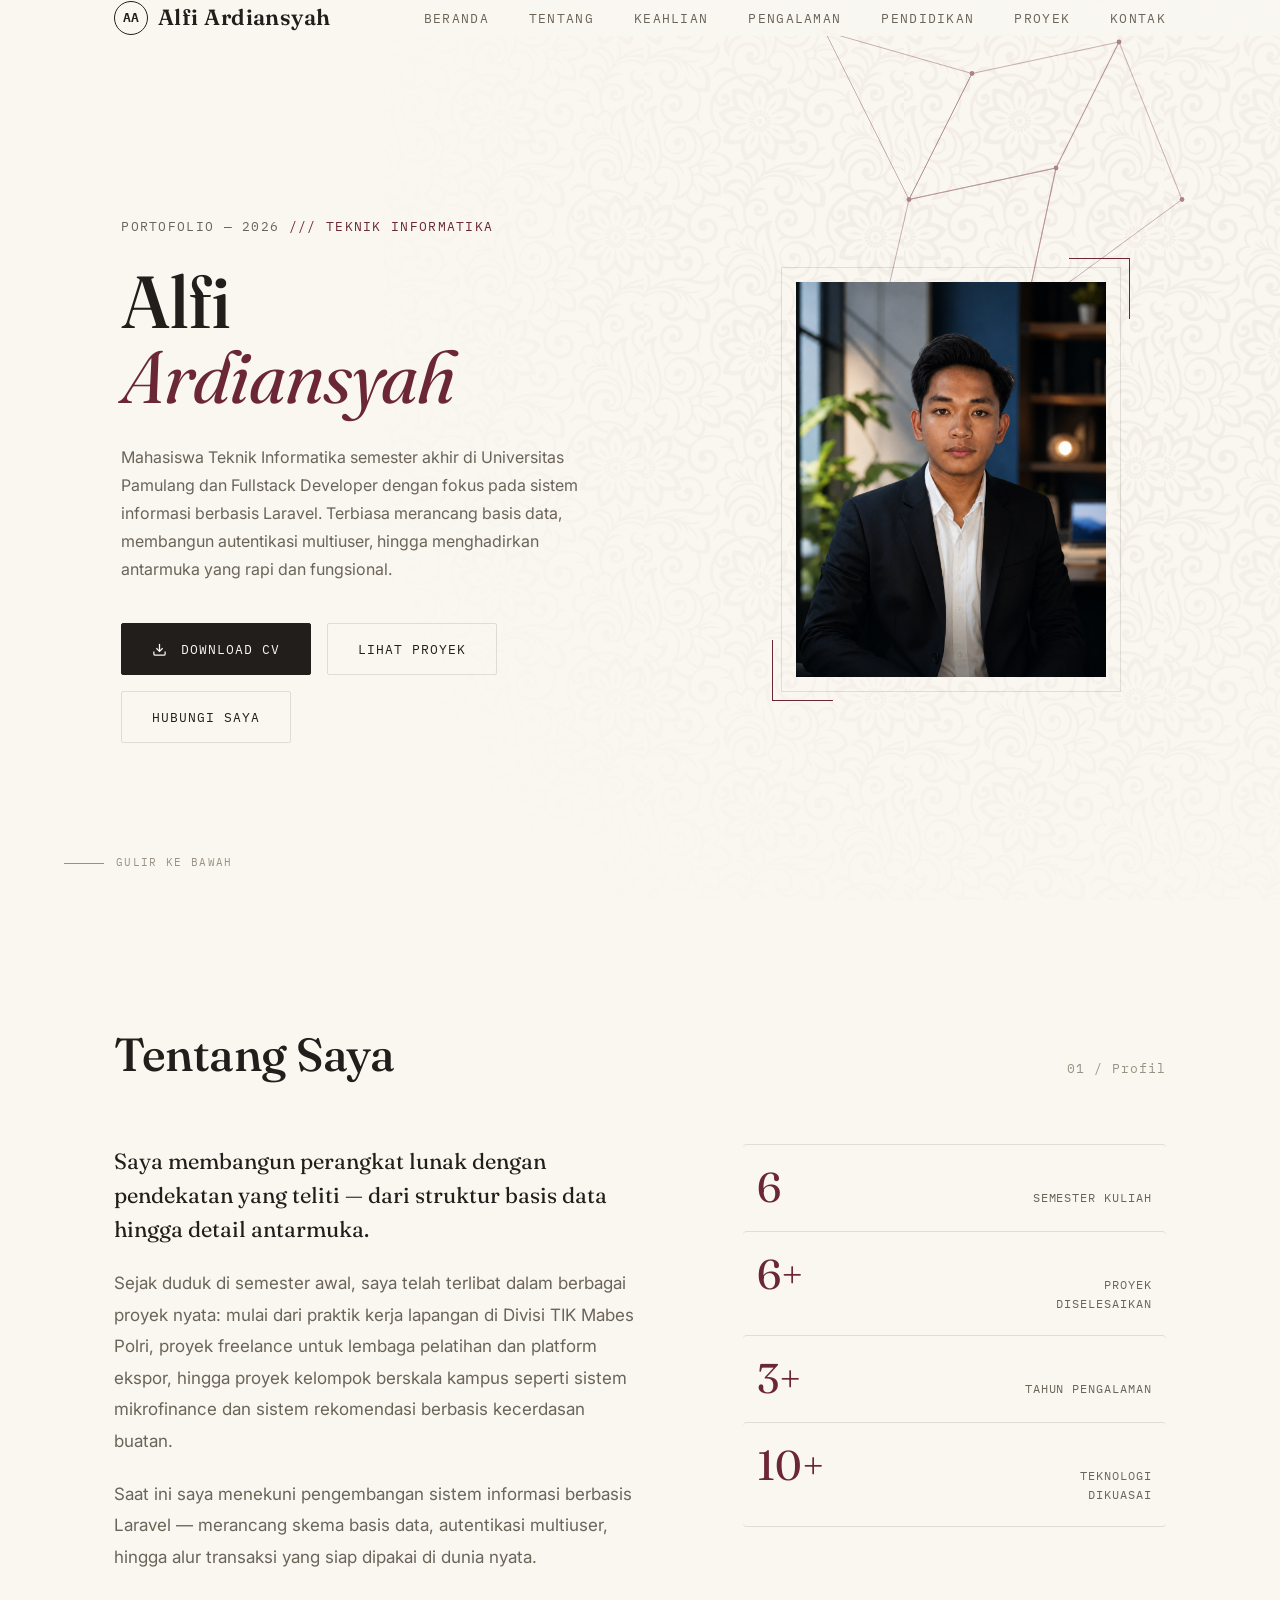
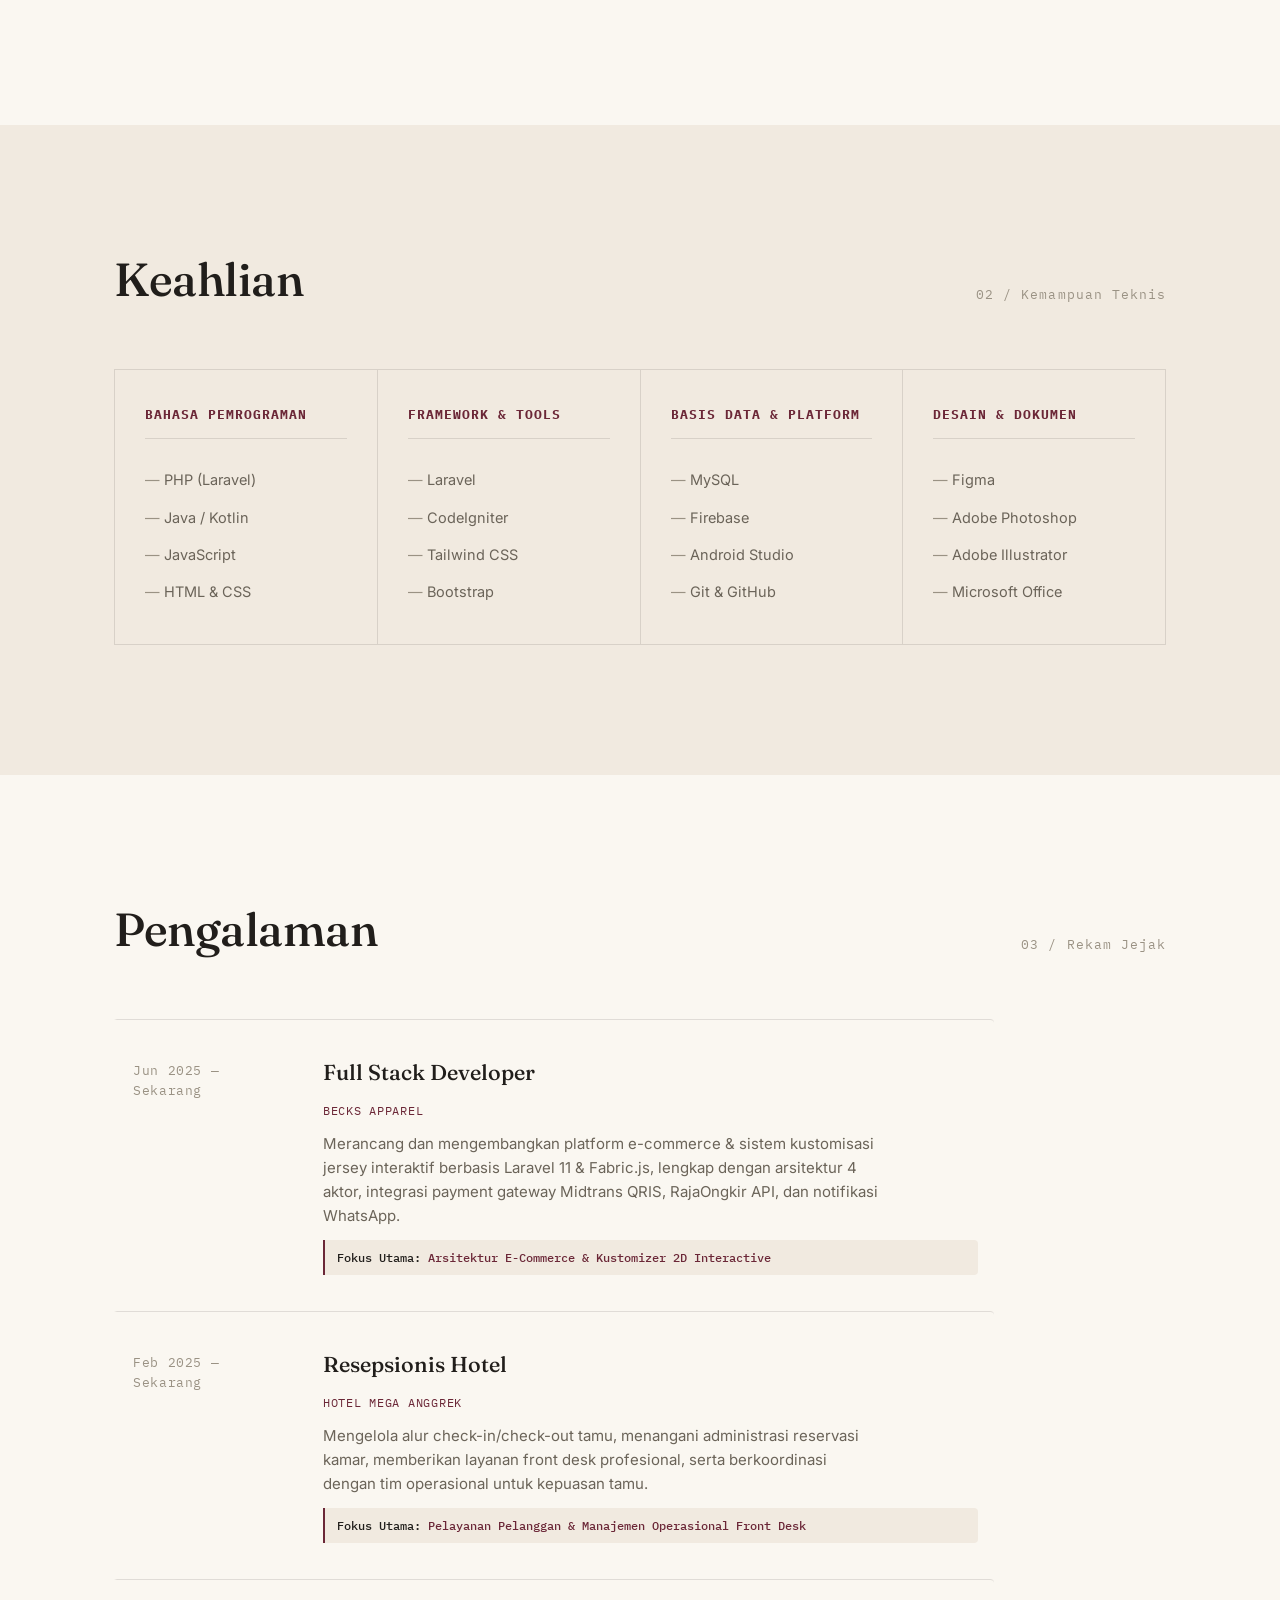
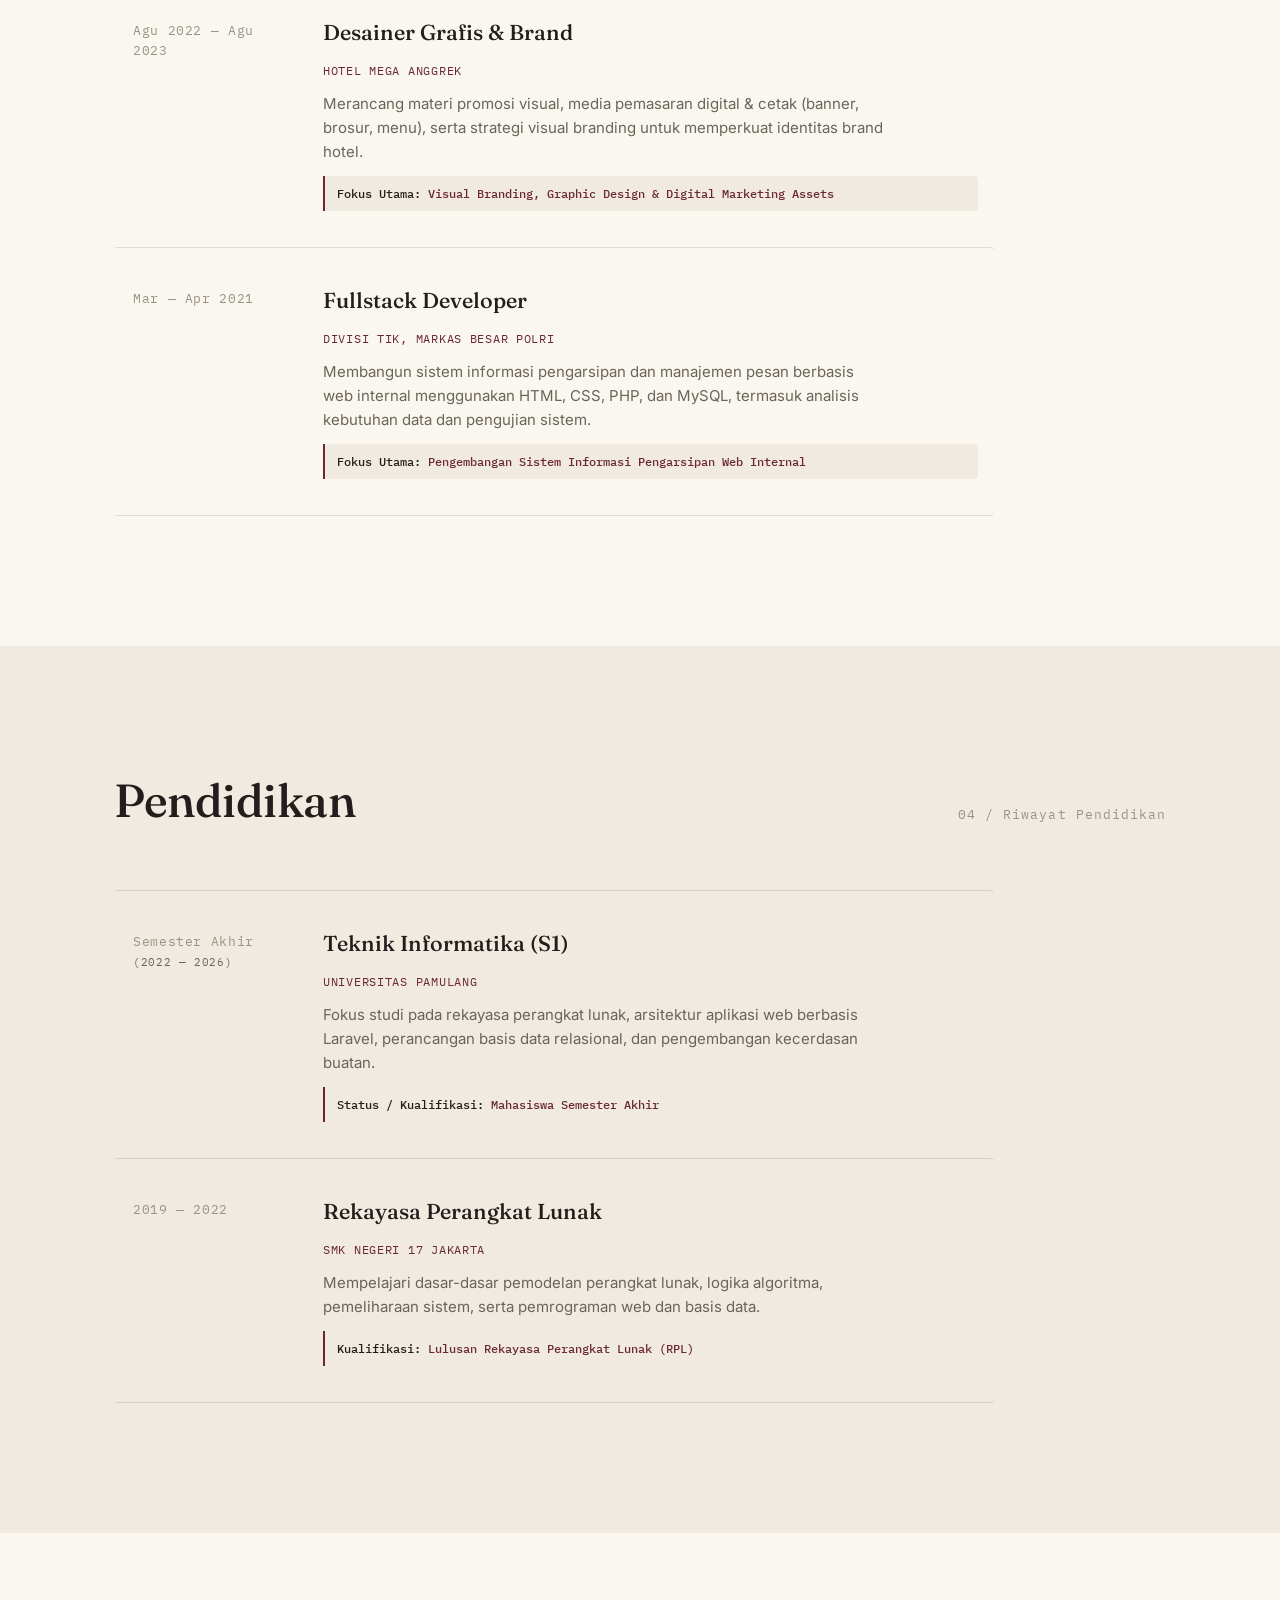
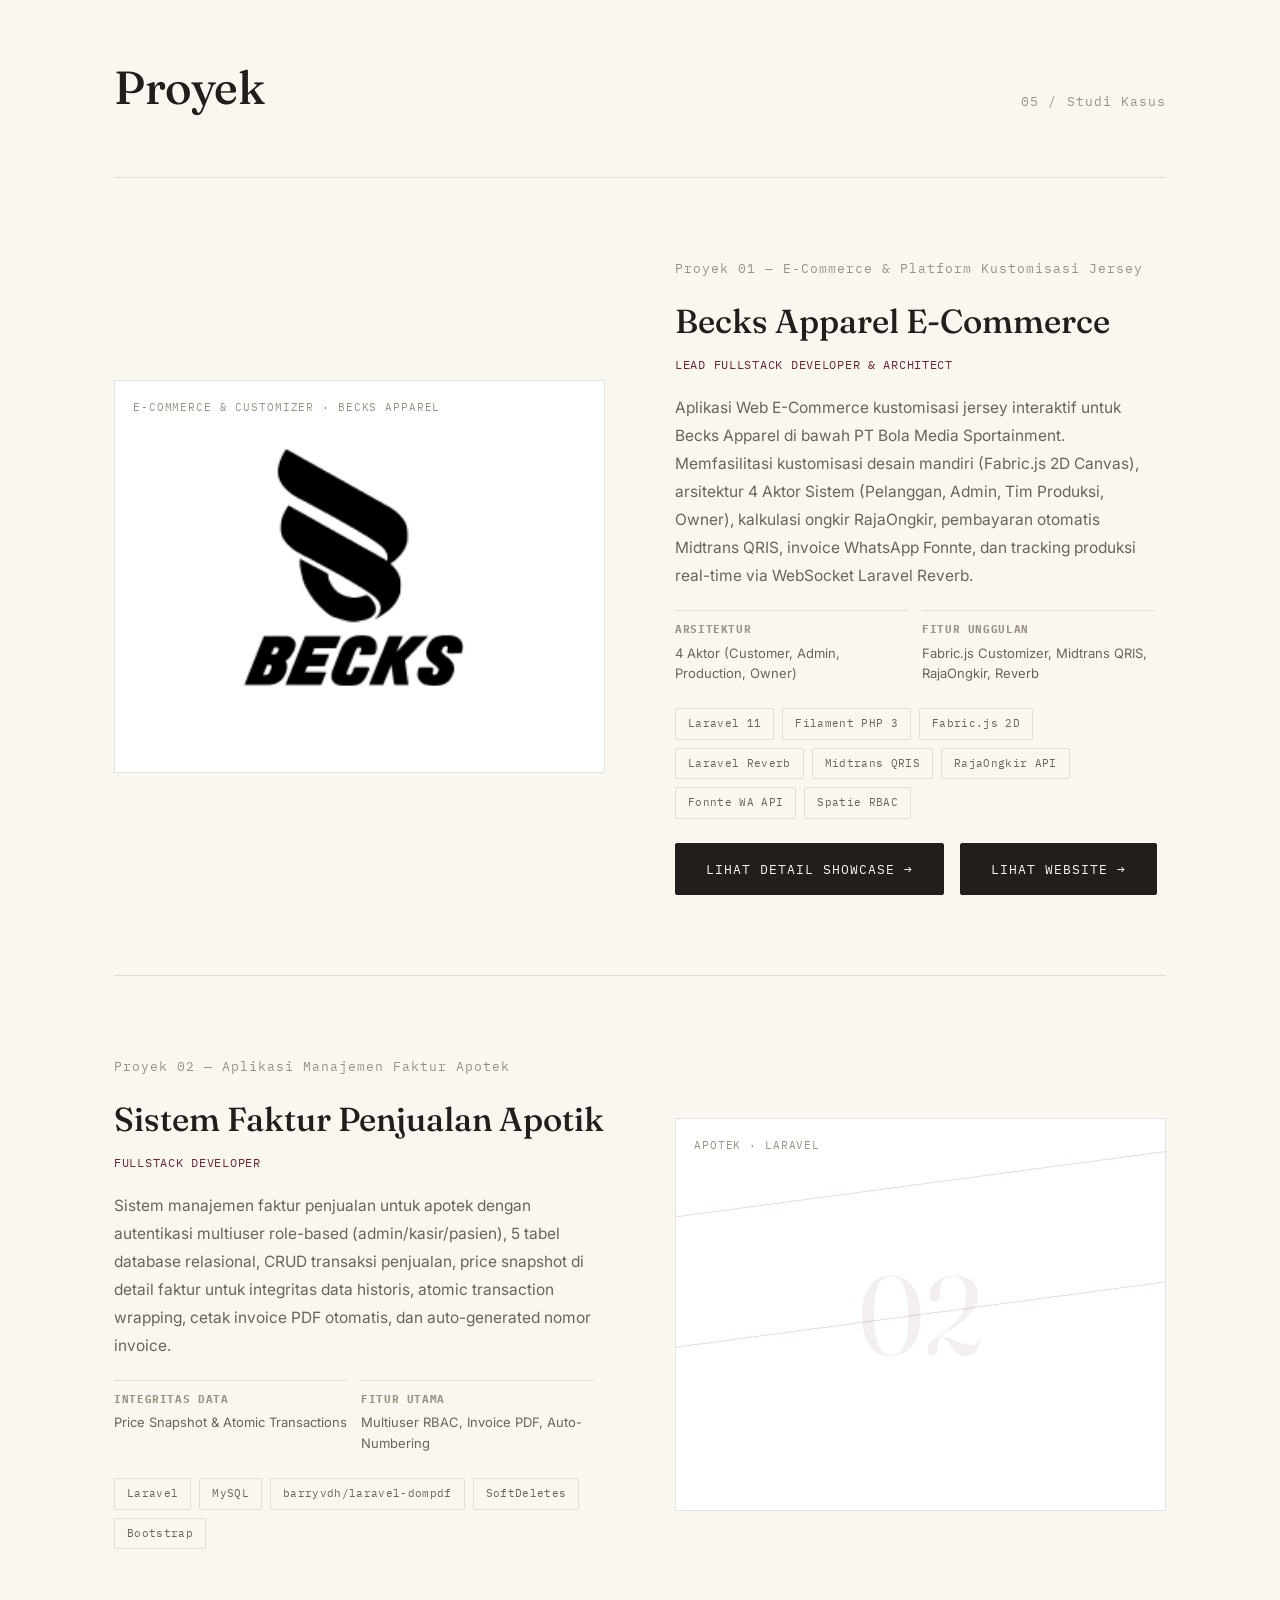
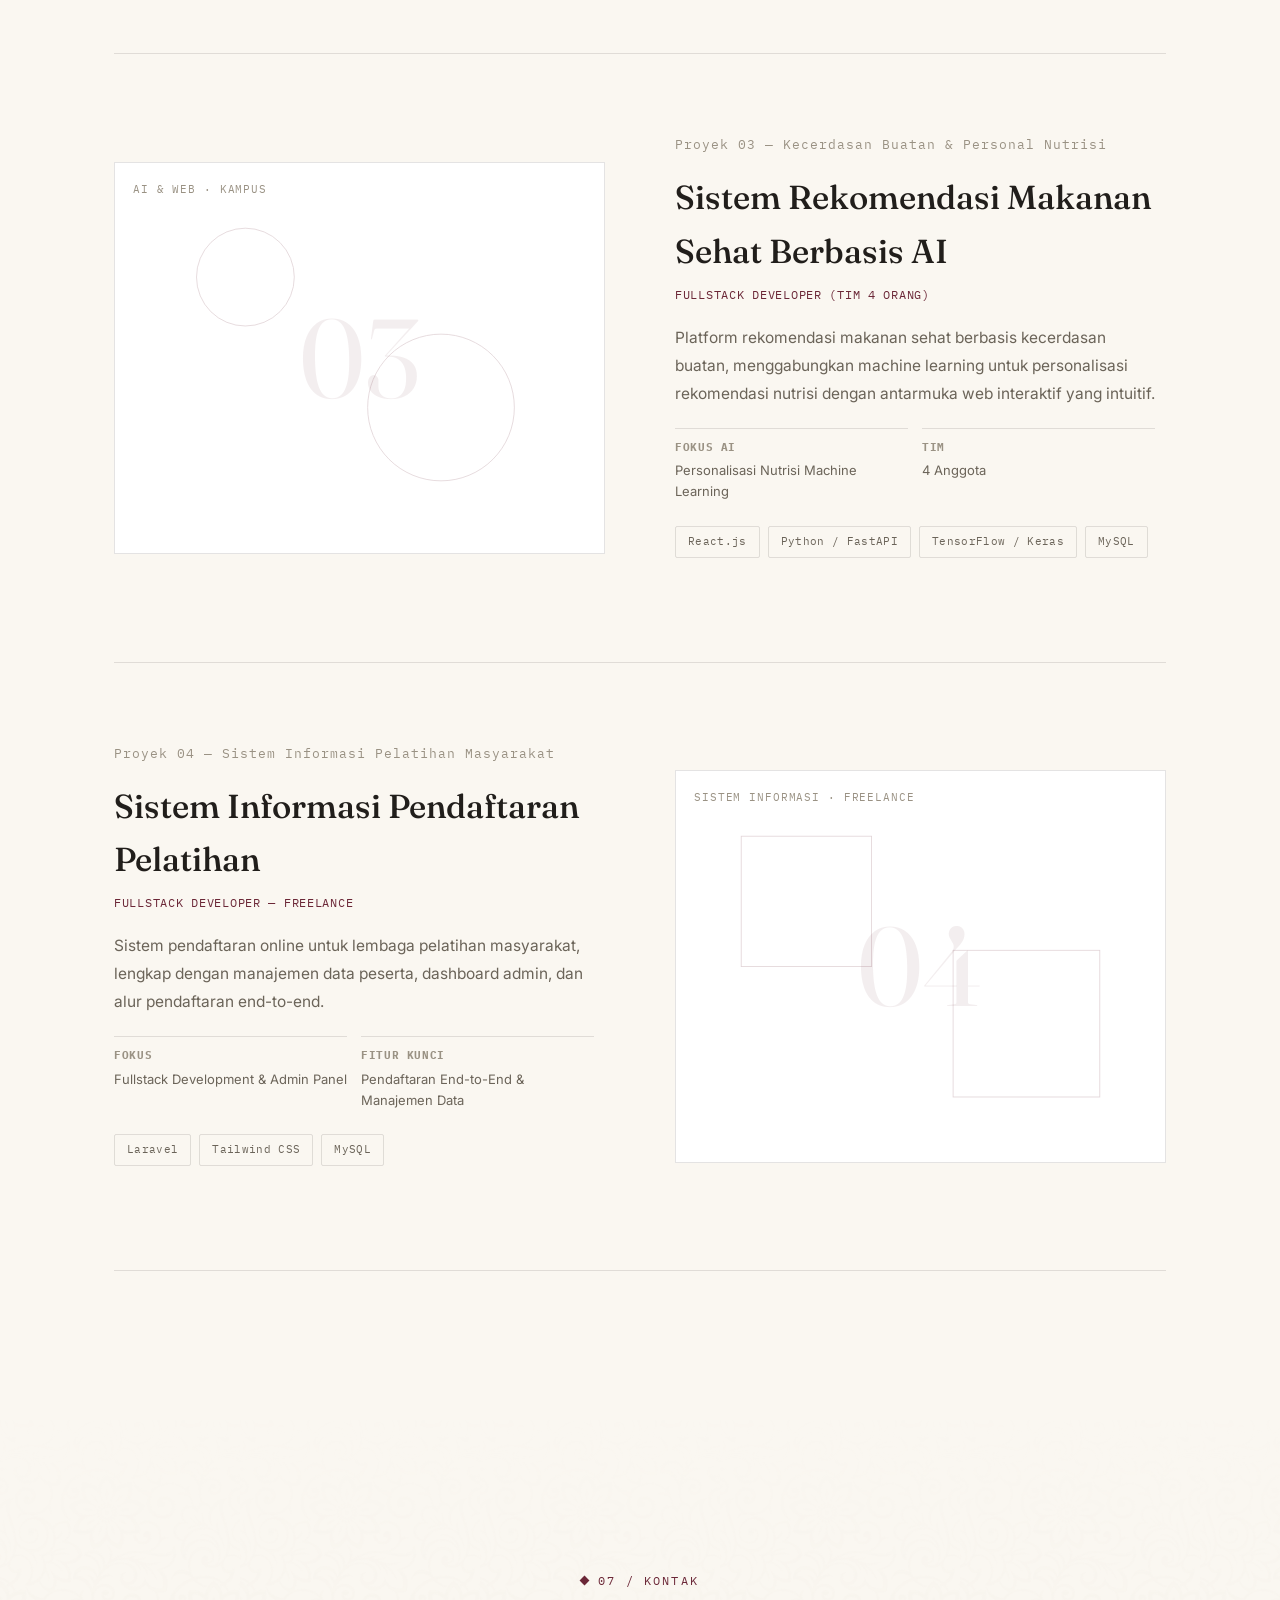
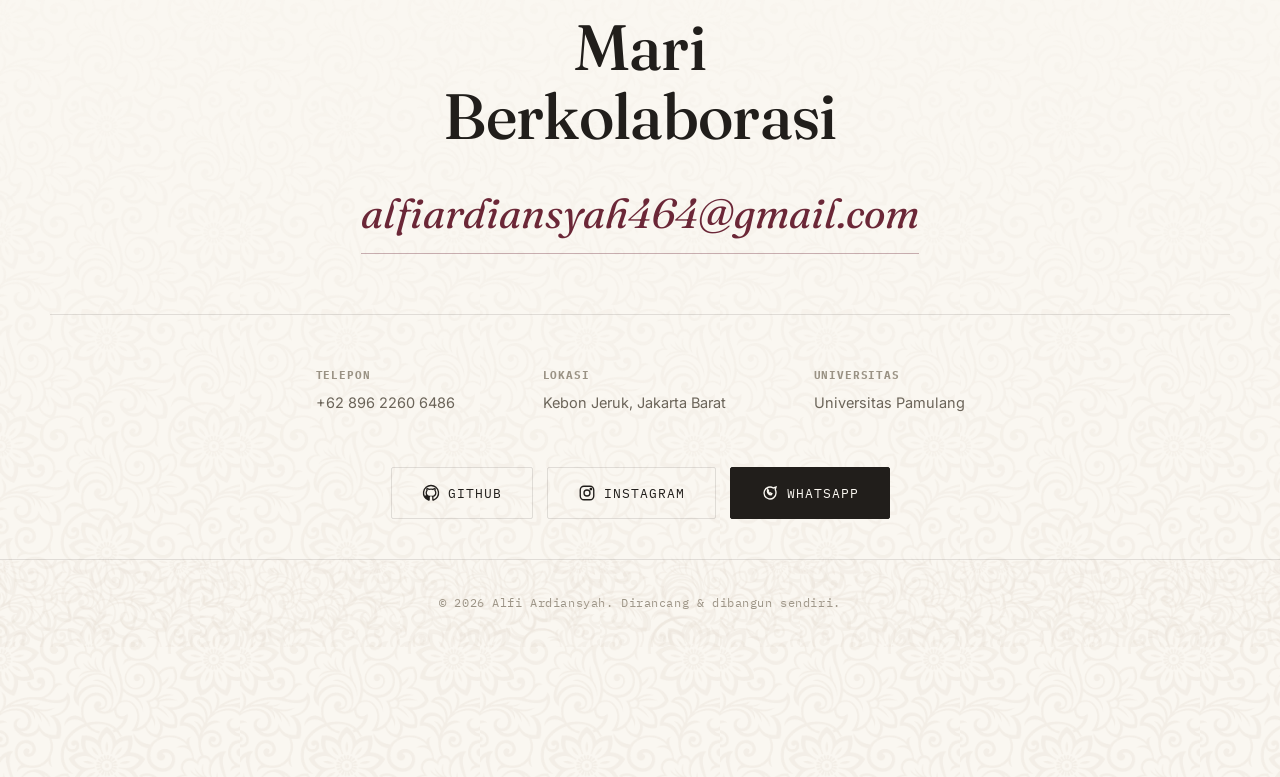
==== commit 816b4953: "feat: tambahkan tombol Lihat Website becksapparel.com pada Proyek 01" ====
--- a/index.html
+++ b/index.html
@@ -330,6 +330,9 @@
           <div class="cta-row">
             <a href="becks-apparel.html" class="btn btn-primary">
               Lihat Detail Showcase &rarr;
+            </a>
+            <a href="https://becksapparel.com" class="btn btn-primary">
+              Lihat Website &rarr;
             </a>
           </div>
         </div>
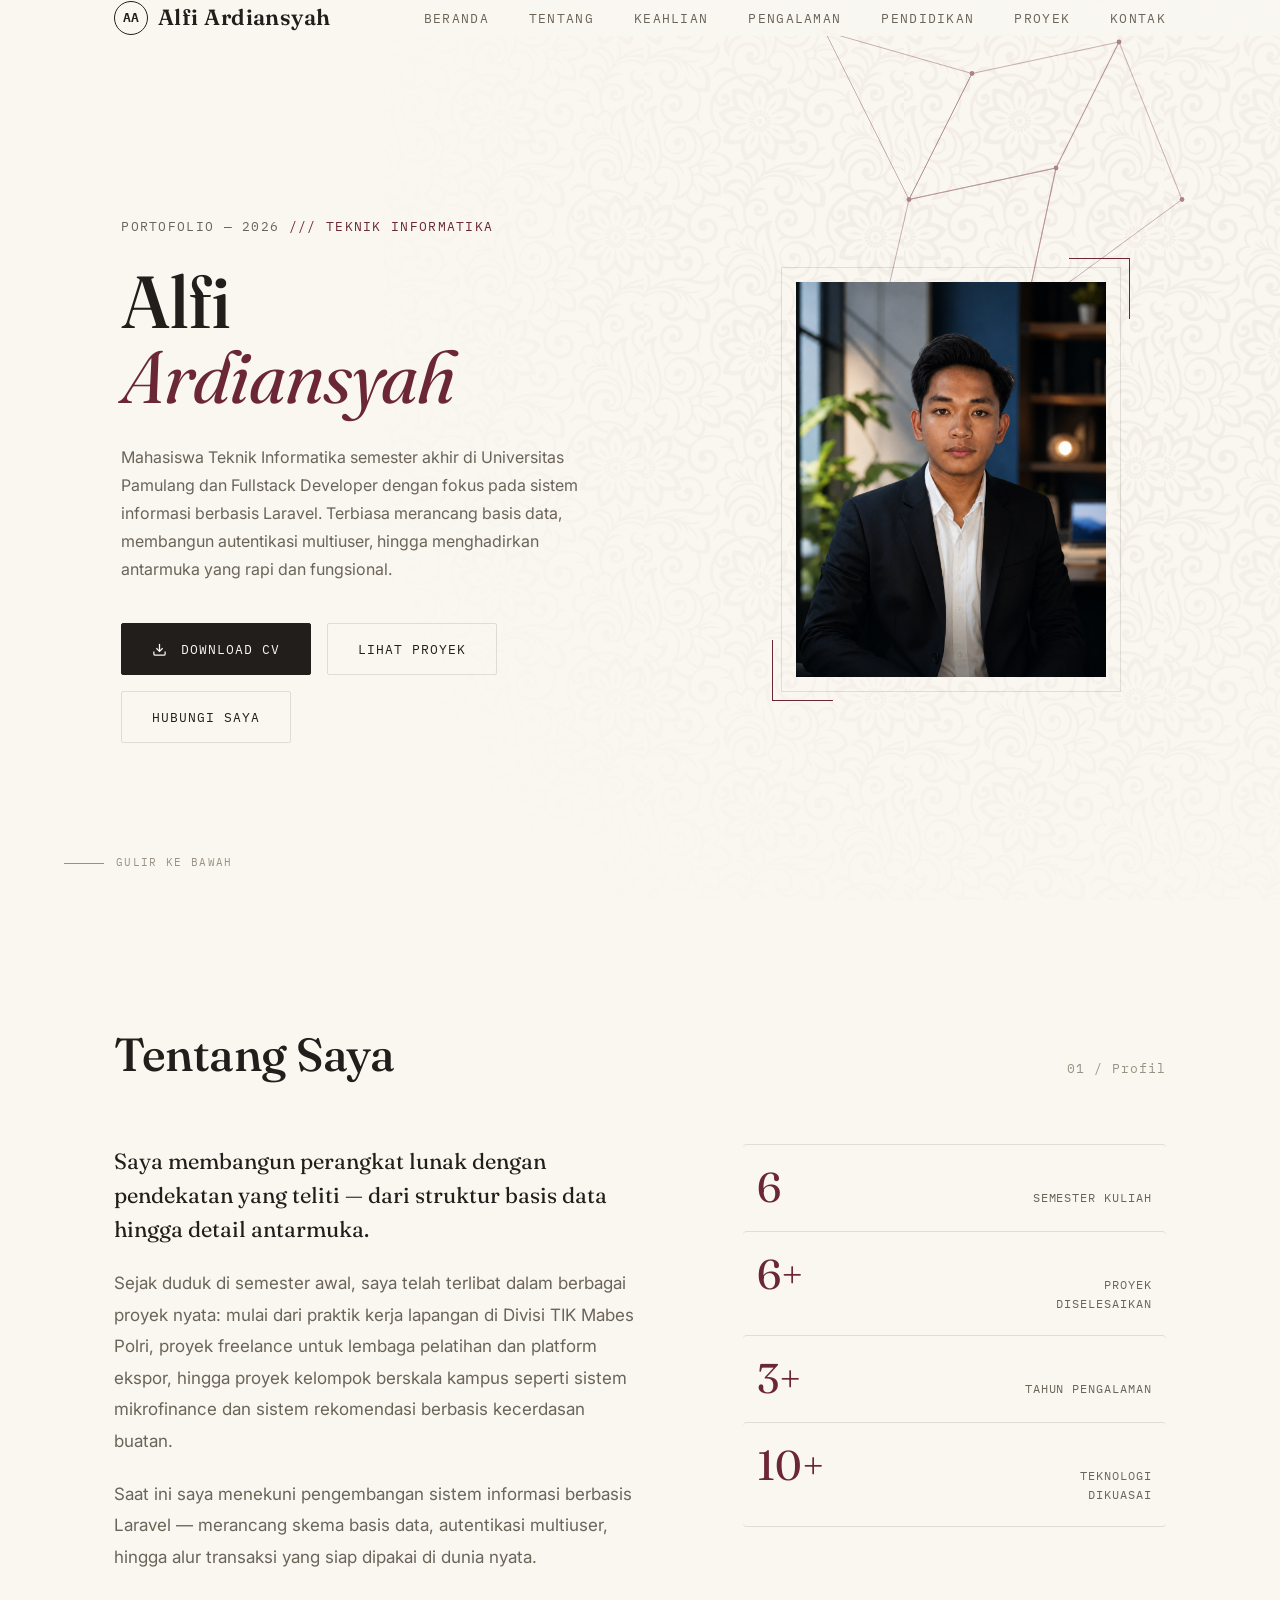
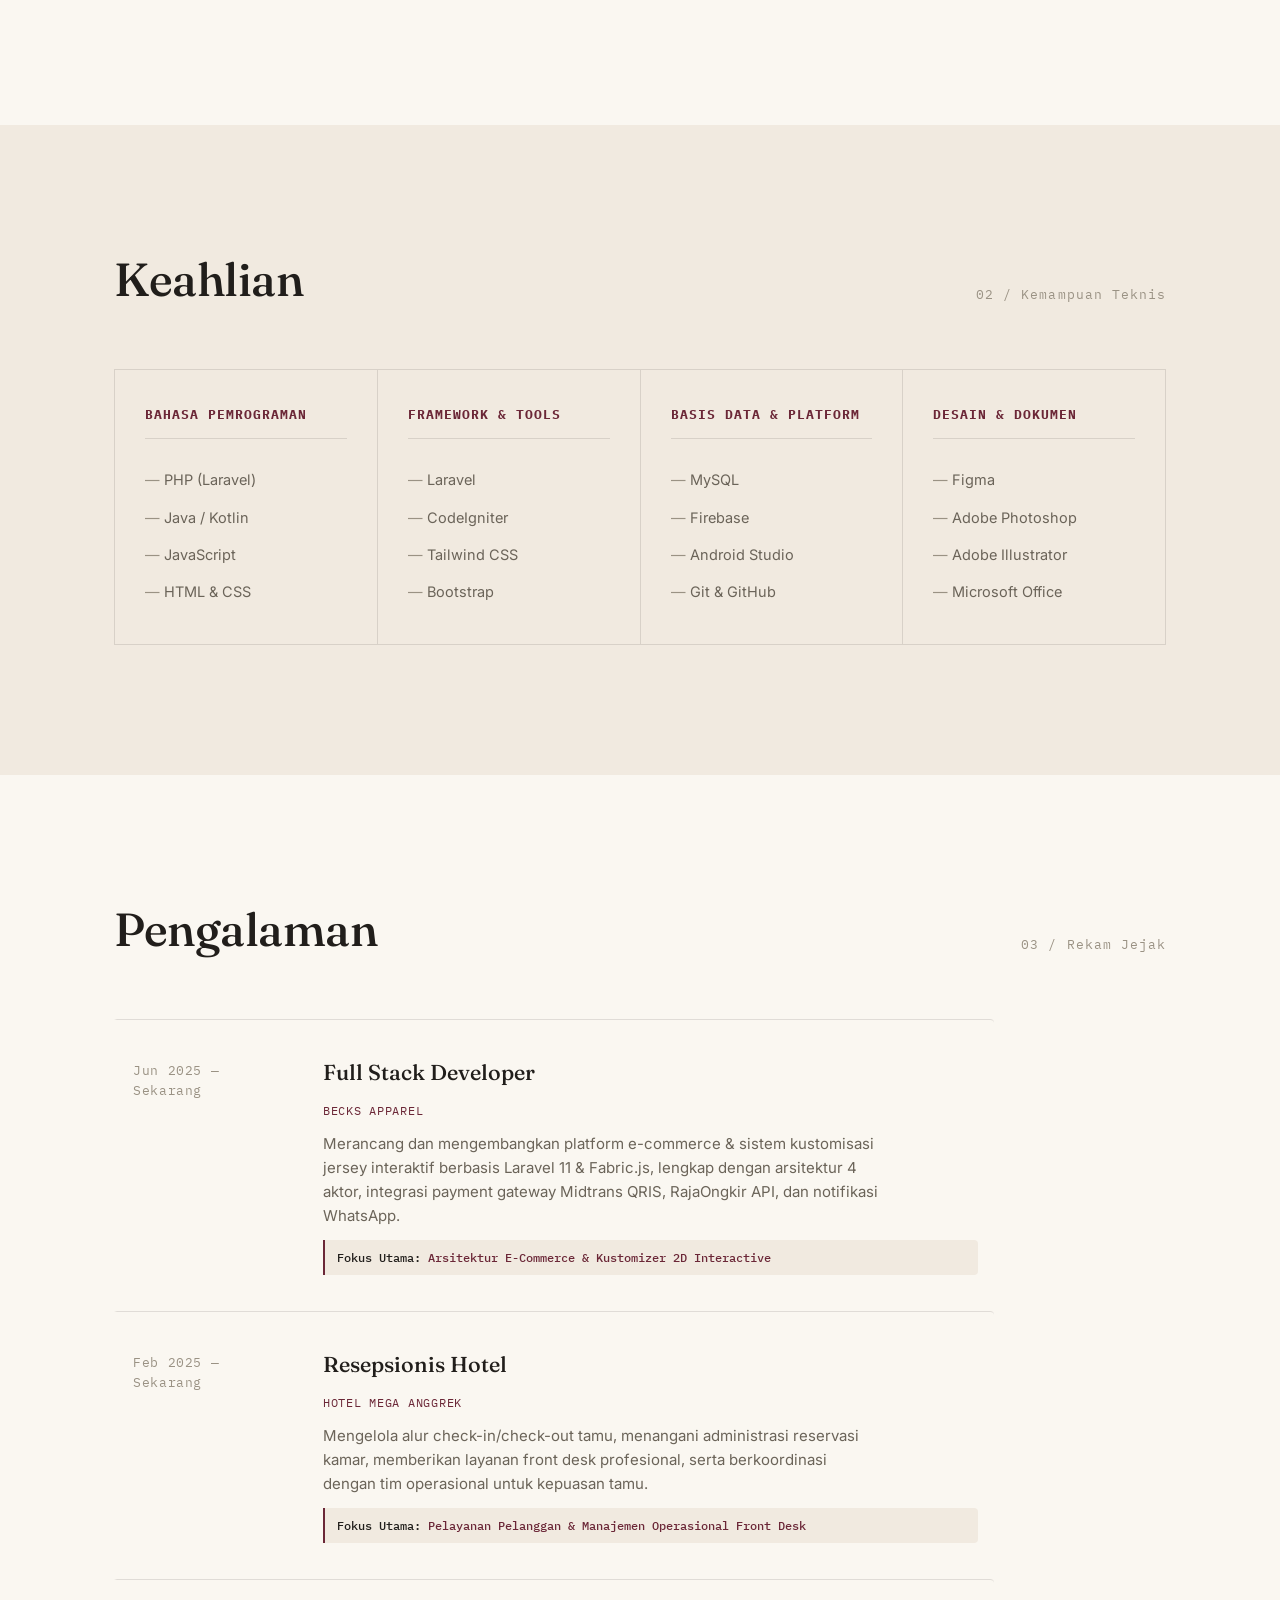
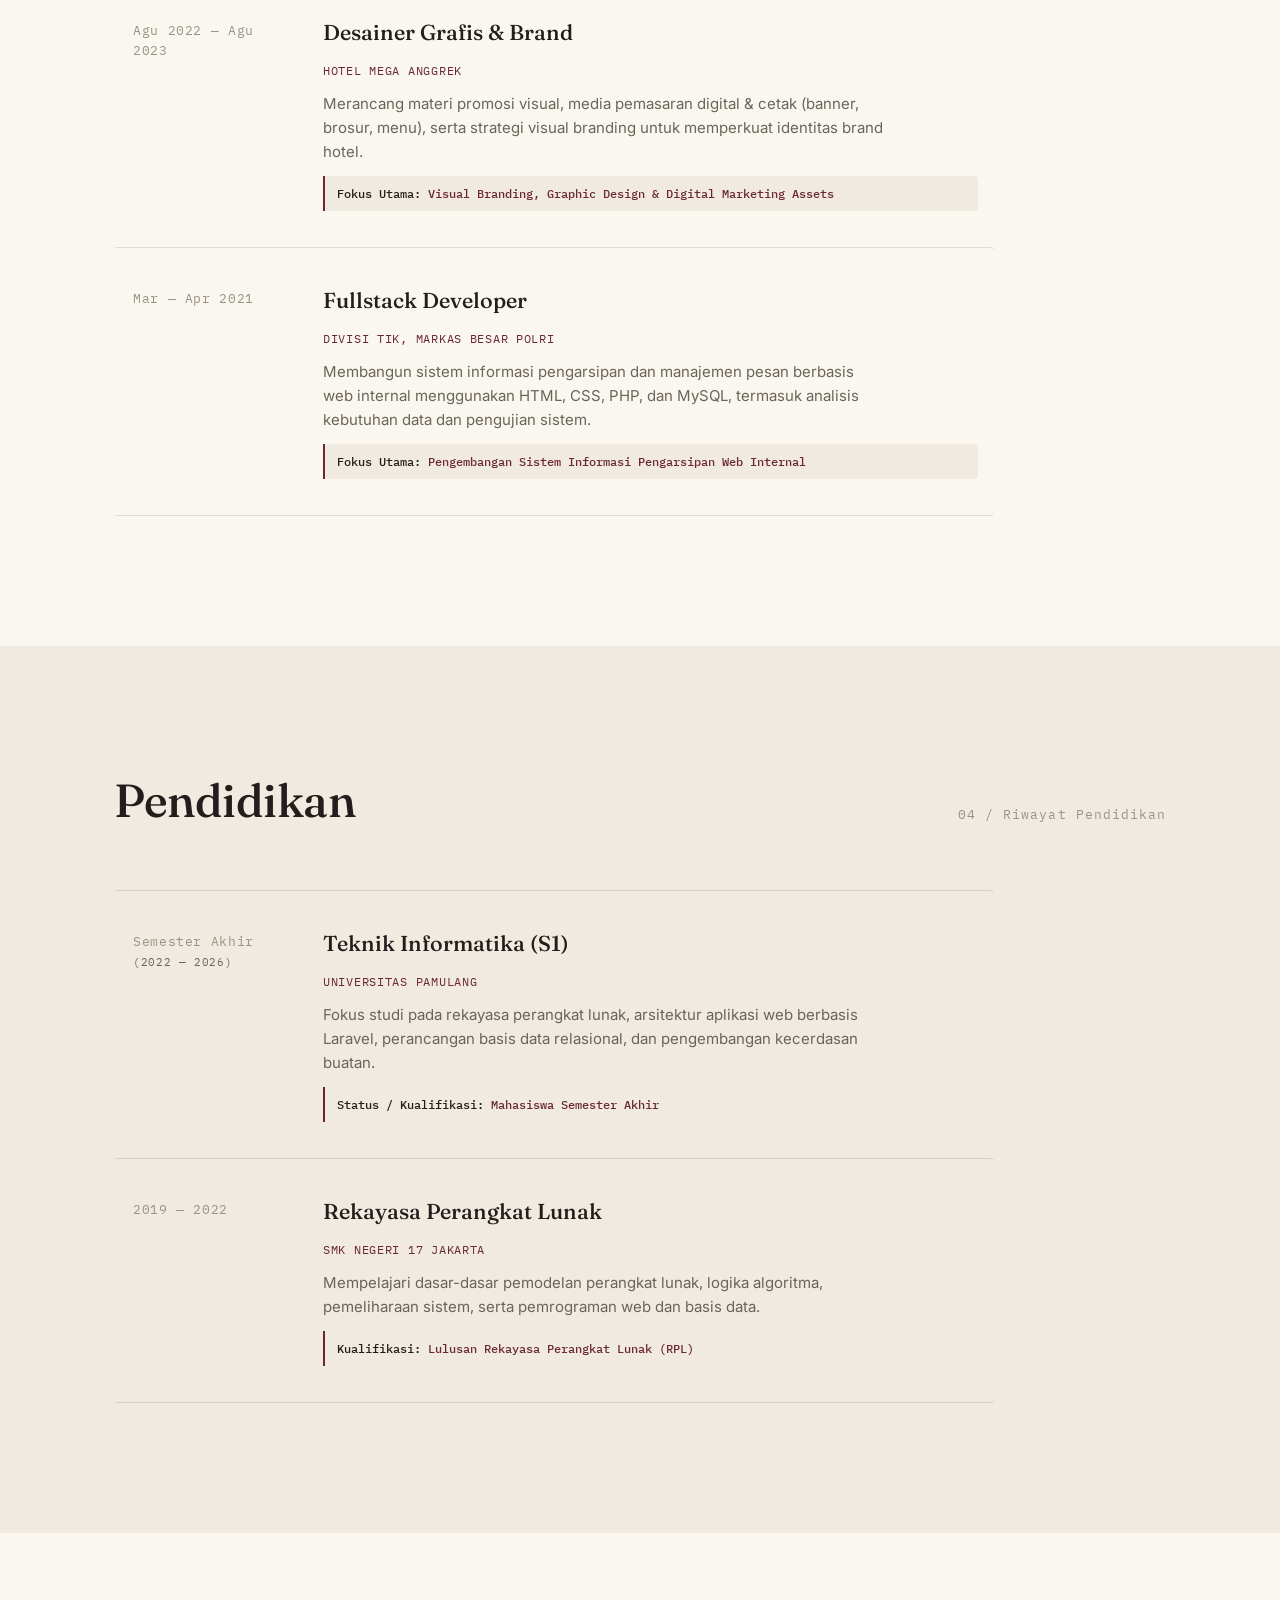
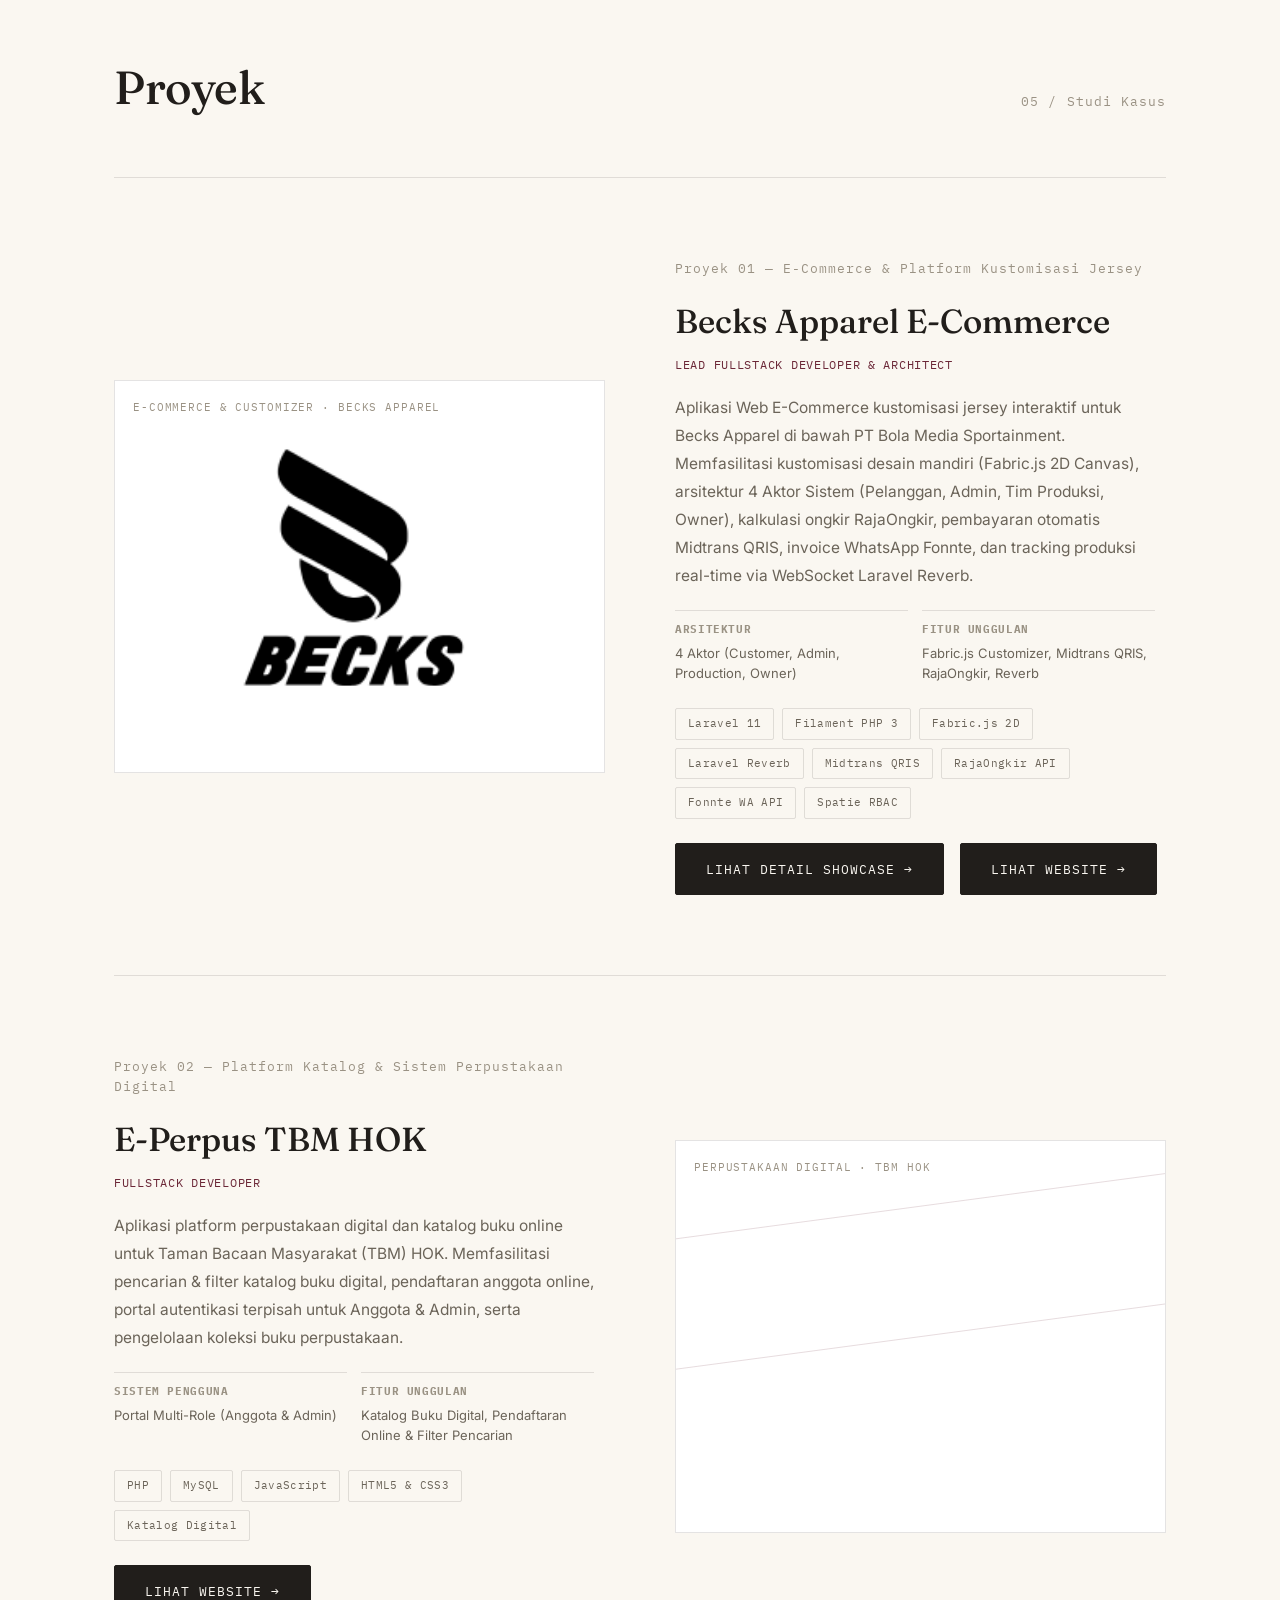
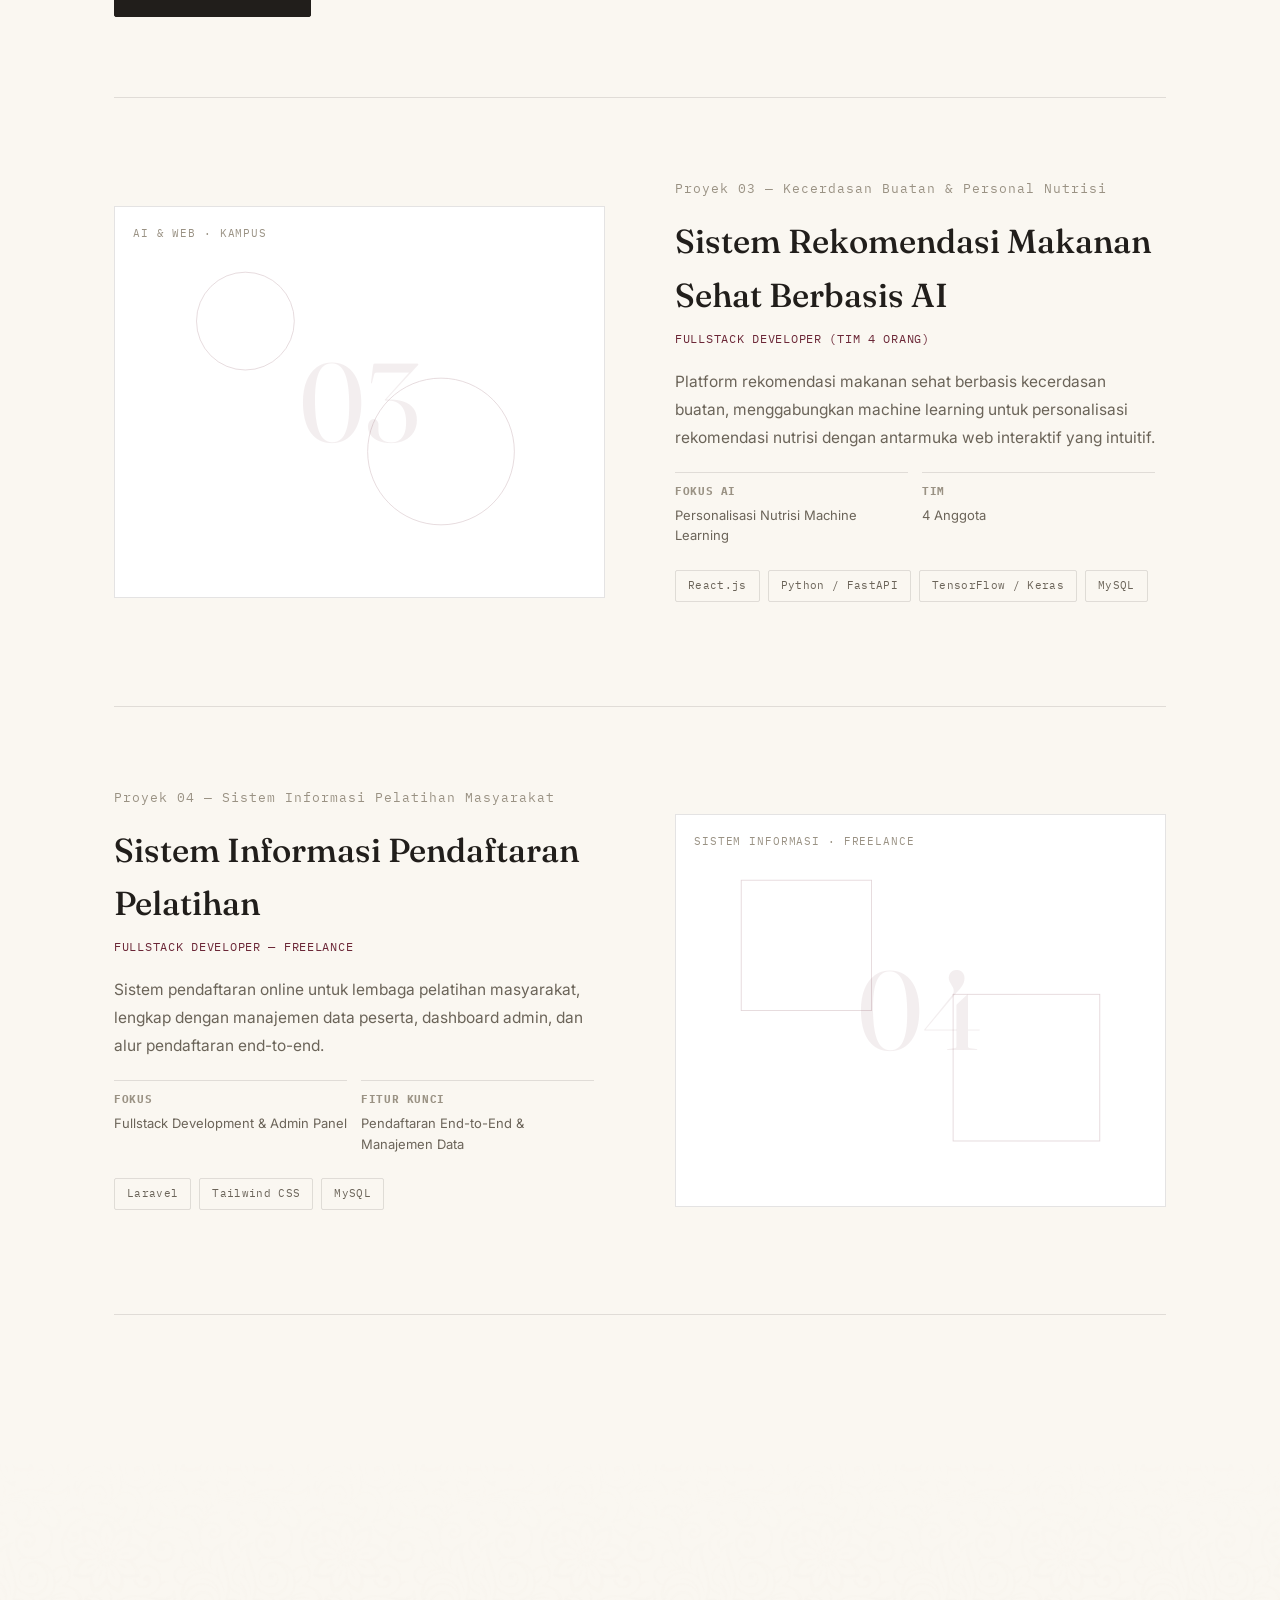
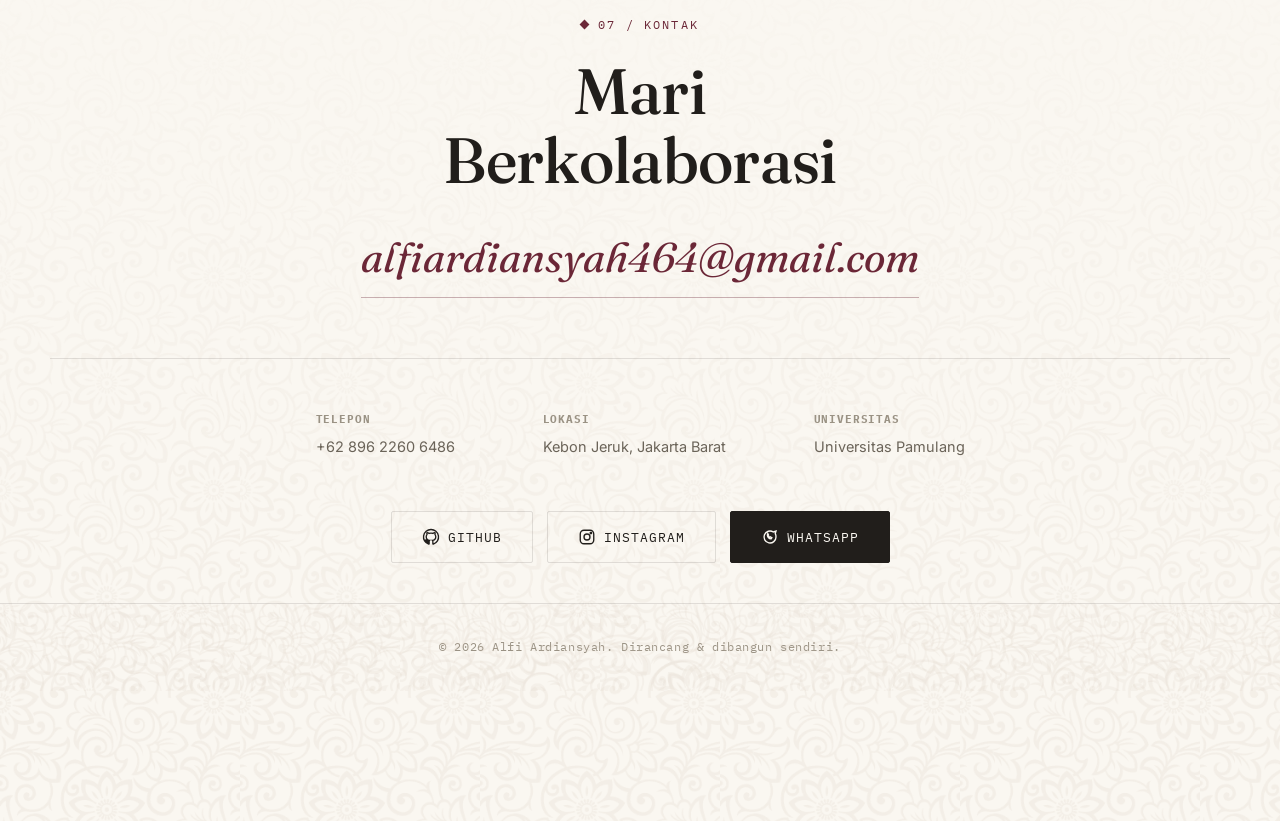
==== commit 4759277f: "feat: perbarui Proyek 02 menjadi E-Perpus TBM HOK (eperpustbmhok.online)" ====
--- a/index.html
+++ b/index.html
@@ -338,14 +338,12 @@
         </div>
       </div>
 
-      <!-- Project 2: Sistem Faktur Penjualan Apotik -->
+      <!-- Project 2: E-Perpus TBM HOK -->
       <div class="project reverse reveal">
         <div class="project-visual">
-          <span class="pv-tag">Apotek · Laravel</span>
-          <span class="pv-index">02</span>
-          <!-- GANTI: screenshot dashboard apotik, path: assets/projects/apotik-screenshot-1.png -->
-          <img src="assets/projects/apotik-screenshot-1.png" alt="Sistem Faktur Penjualan Apotik"
-            onerror="this.style.display='none'" style="width:100%; height:100%; object-fit:cover;">
+          <span class="pv-tag">Perpustakaan Digital · TBM HOK</span>
+          <img src="assets/proyek2.png" alt="E-Perpus TBM HOK" onerror="this.style.display='none'"
+            style="width:100%; height:100%; object-fit:cover;">
           <svg class="pv-mesh" viewBox="0 0 300 240" preserveAspectRatio="none">
             <g stroke="#6B2737" stroke-width=".5" opacity=".4">
               <line x1="0" y1="60" x2="300" y2="20" />
@@ -354,23 +352,25 @@
           </svg>
         </div>
         <div class="project-body">
-          <div class="project-index">Proyek 02 — Aplikasi Manajemen Faktur Apotek</div>
-          <h3 class="project-title">Sistem Faktur Penjualan Apotik</h3>
+          <div class="project-index">Proyek 02 — Platform Katalog &amp; Sistem Perpustakaan Digital</div>
+          <h3 class="project-title">E-Perpus TBM HOK</h3>
           <div class="project-role">Fullstack Developer</div>
-          <p class="project-desc">Sistem manajemen faktur penjualan untuk apotek dengan autentikasi multiuser role-based
-            (admin/kasir/pasien), 5 tabel database relasional, CRUD transaksi penjualan, price snapshot di detail faktur
-            untuk integritas data historis, atomic transaction wrapping, cetak invoice PDF otomatis, dan auto-generated
-            nomor invoice.</p>
+          <p class="project-desc">Aplikasi platform perpustakaan digital dan katalog buku online untuk Taman Bacaan Masyarakat (TBM) HOK. Memfasilitasi pencarian &amp; filter katalog buku digital, pendaftaran anggota online, portal autentikasi terpisah untuk Anggota &amp; Admin, serta pengelolaan koleksi buku perpustakaan.</p>
           <div class="project-detail">
-            <div><strong>Integritas Data</strong>Price Snapshot &amp; Atomic Transactions</div>
-            <div><strong>Fitur Utama</strong>Multiuser RBAC, Invoice PDF, Auto-Numbering</div>
+            <div><strong>Sistem Pengguna</strong>Portal Multi-Role (Anggota &amp; Admin)</div>
+            <div><strong>Fitur Unggulan</strong>Katalog Buku Digital, Pendaftaran Online &amp; Filter Pencarian</div>
           </div>
           <div class="tags" style="margin-bottom: 24px;">
-            <span>Laravel</span>
+            <span>PHP</span>
             <span>MySQL</span>
-            <span>barryvdh/laravel-dompdf</span>
-            <span>SoftDeletes</span>
-            <span>Bootstrap</span>
+            <span>JavaScript</span>
+            <span>HTML5 &amp; CSS3</span>
+            <span>Katalog Digital</span>
+          </div>
+          <div class="cta-row">
+            <a href="https://eperpustbmhok.online/" target="_blank" rel="noopener" class="btn btn-primary">
+              Lihat Website &rarr;
+            </a>
           </div>
         </div>
       </div>
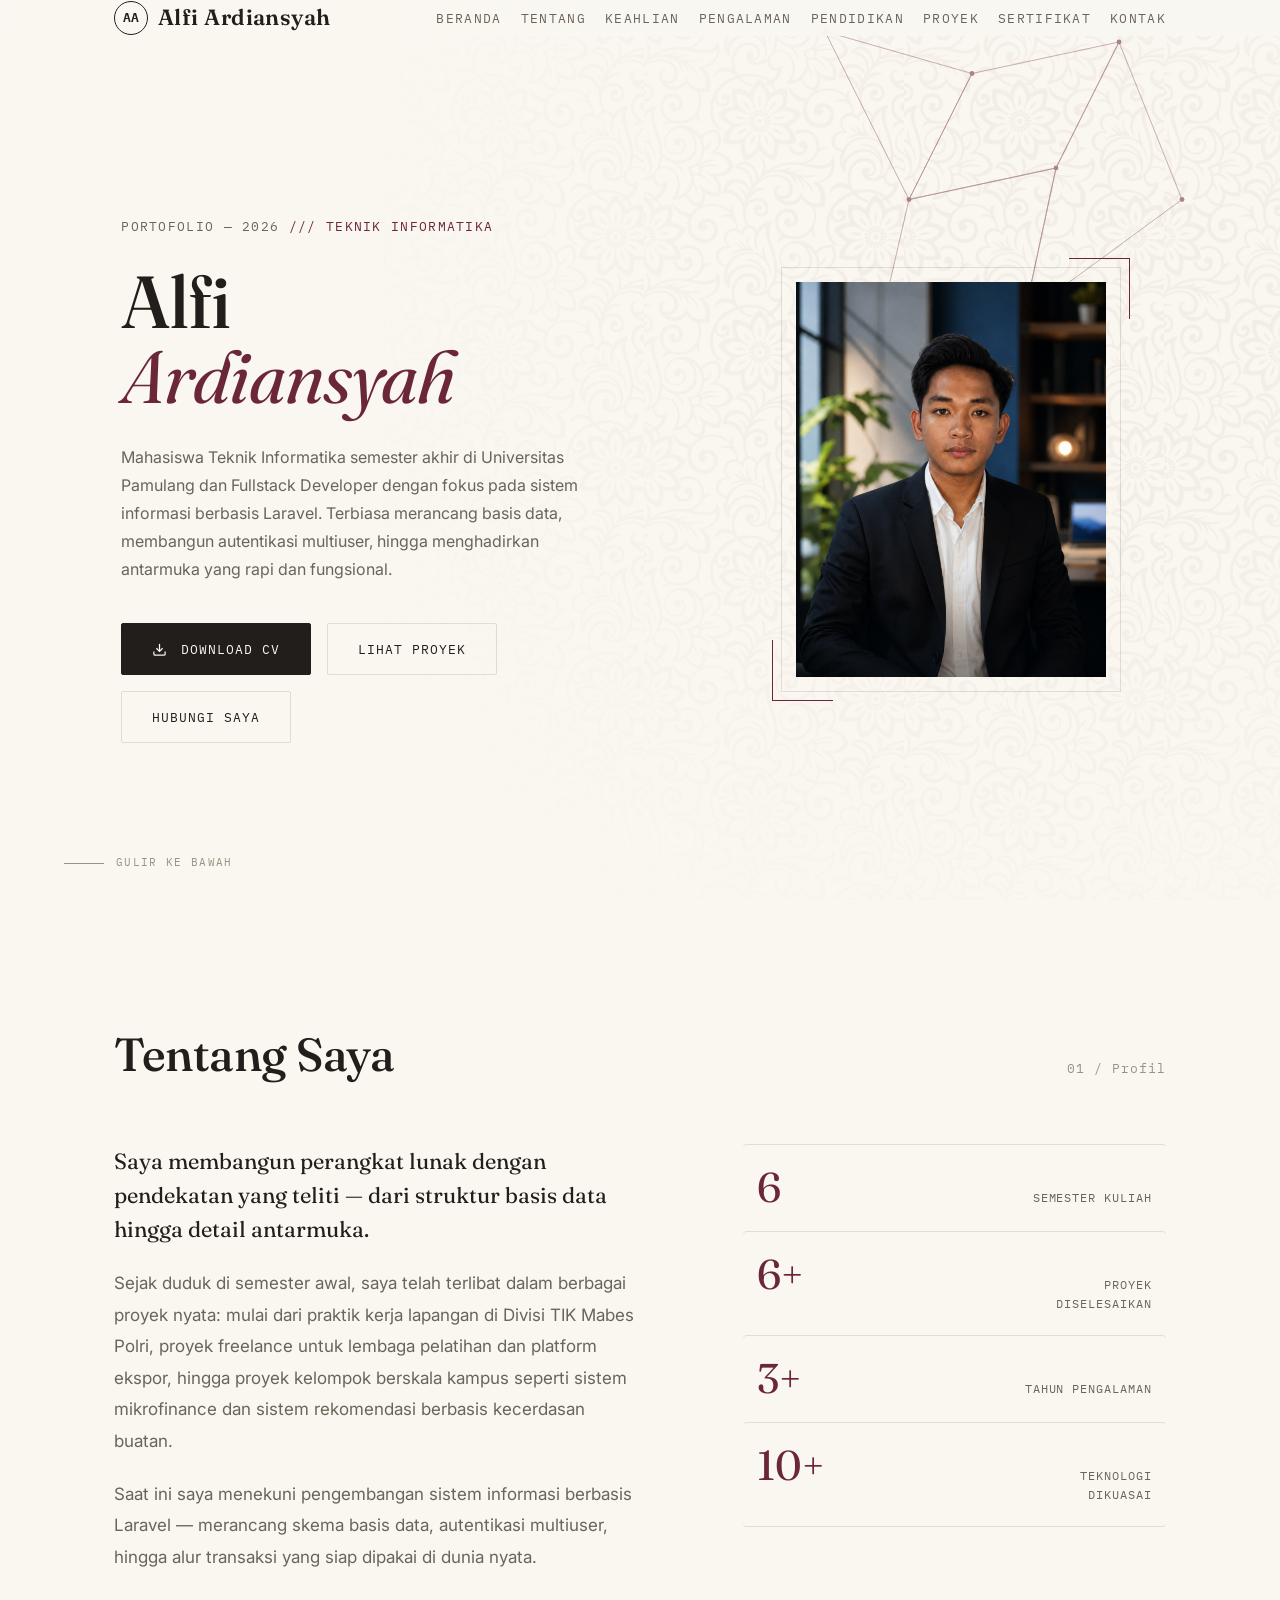
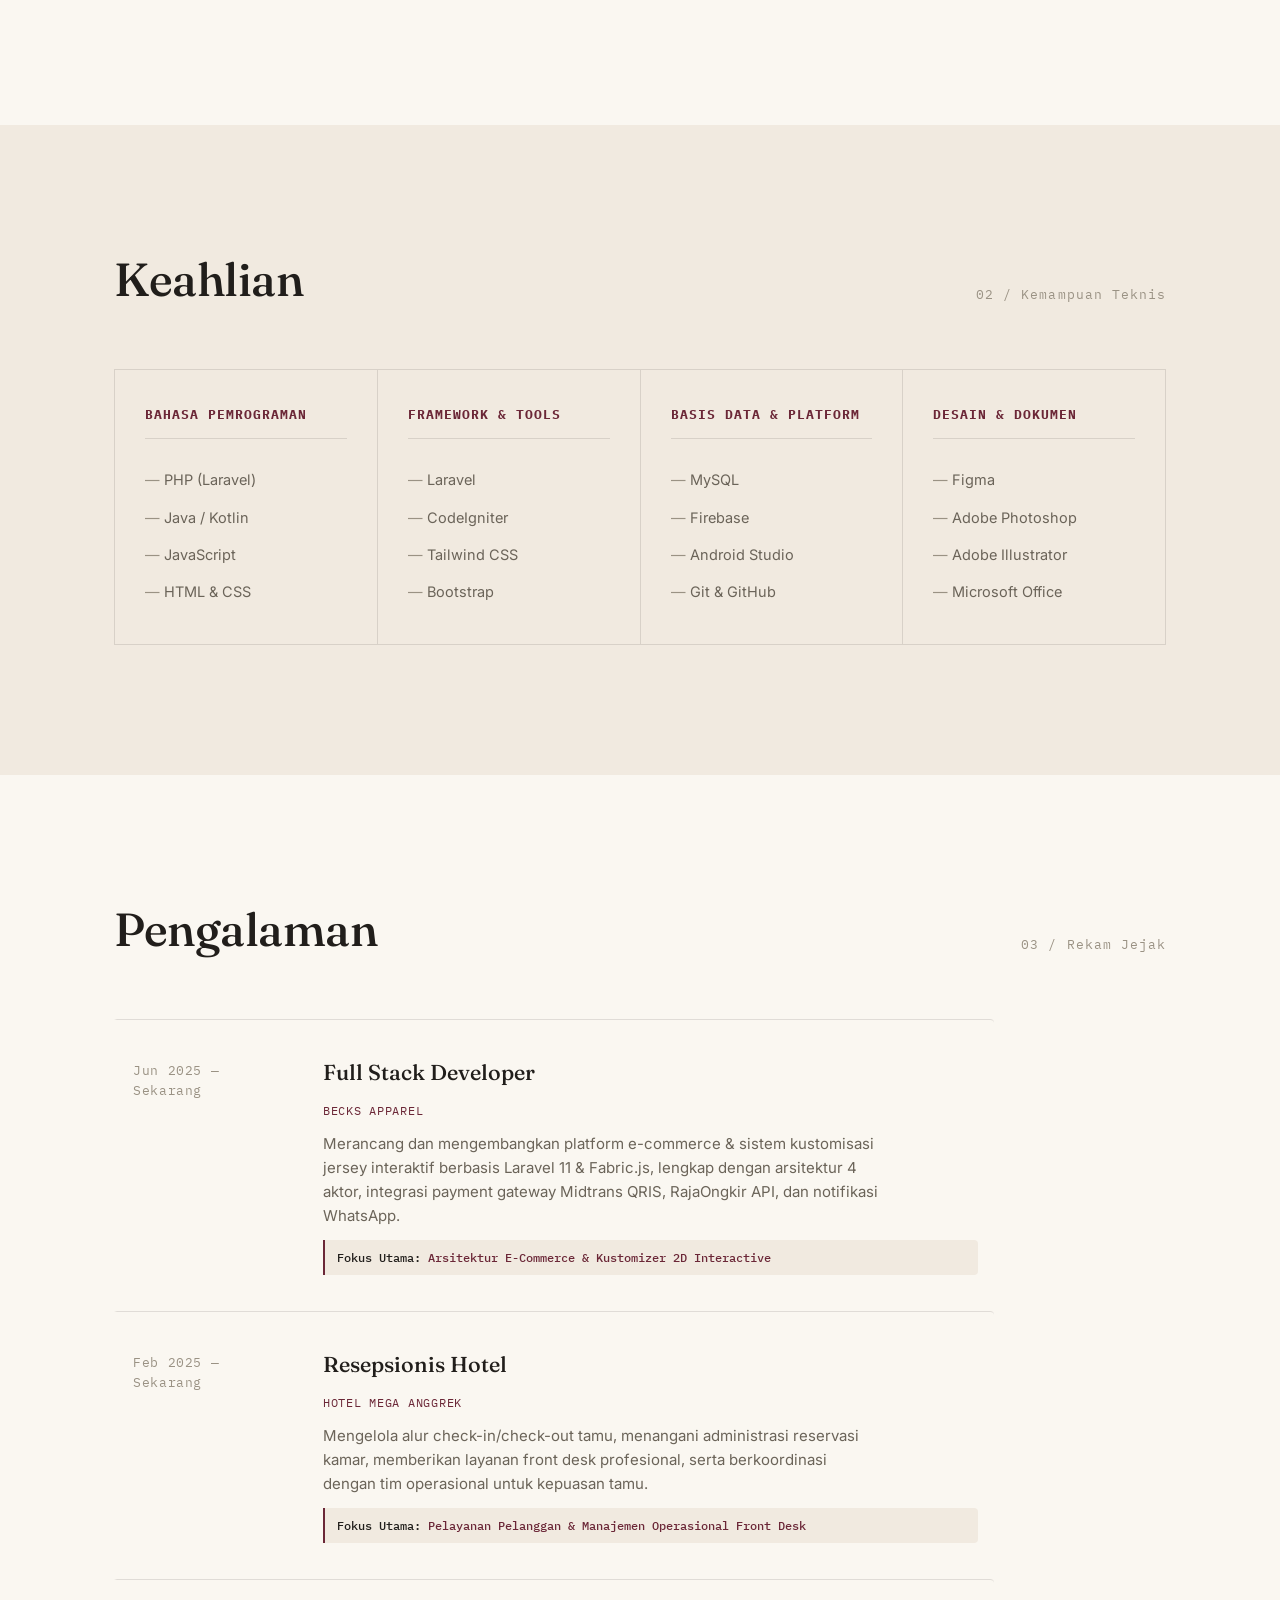
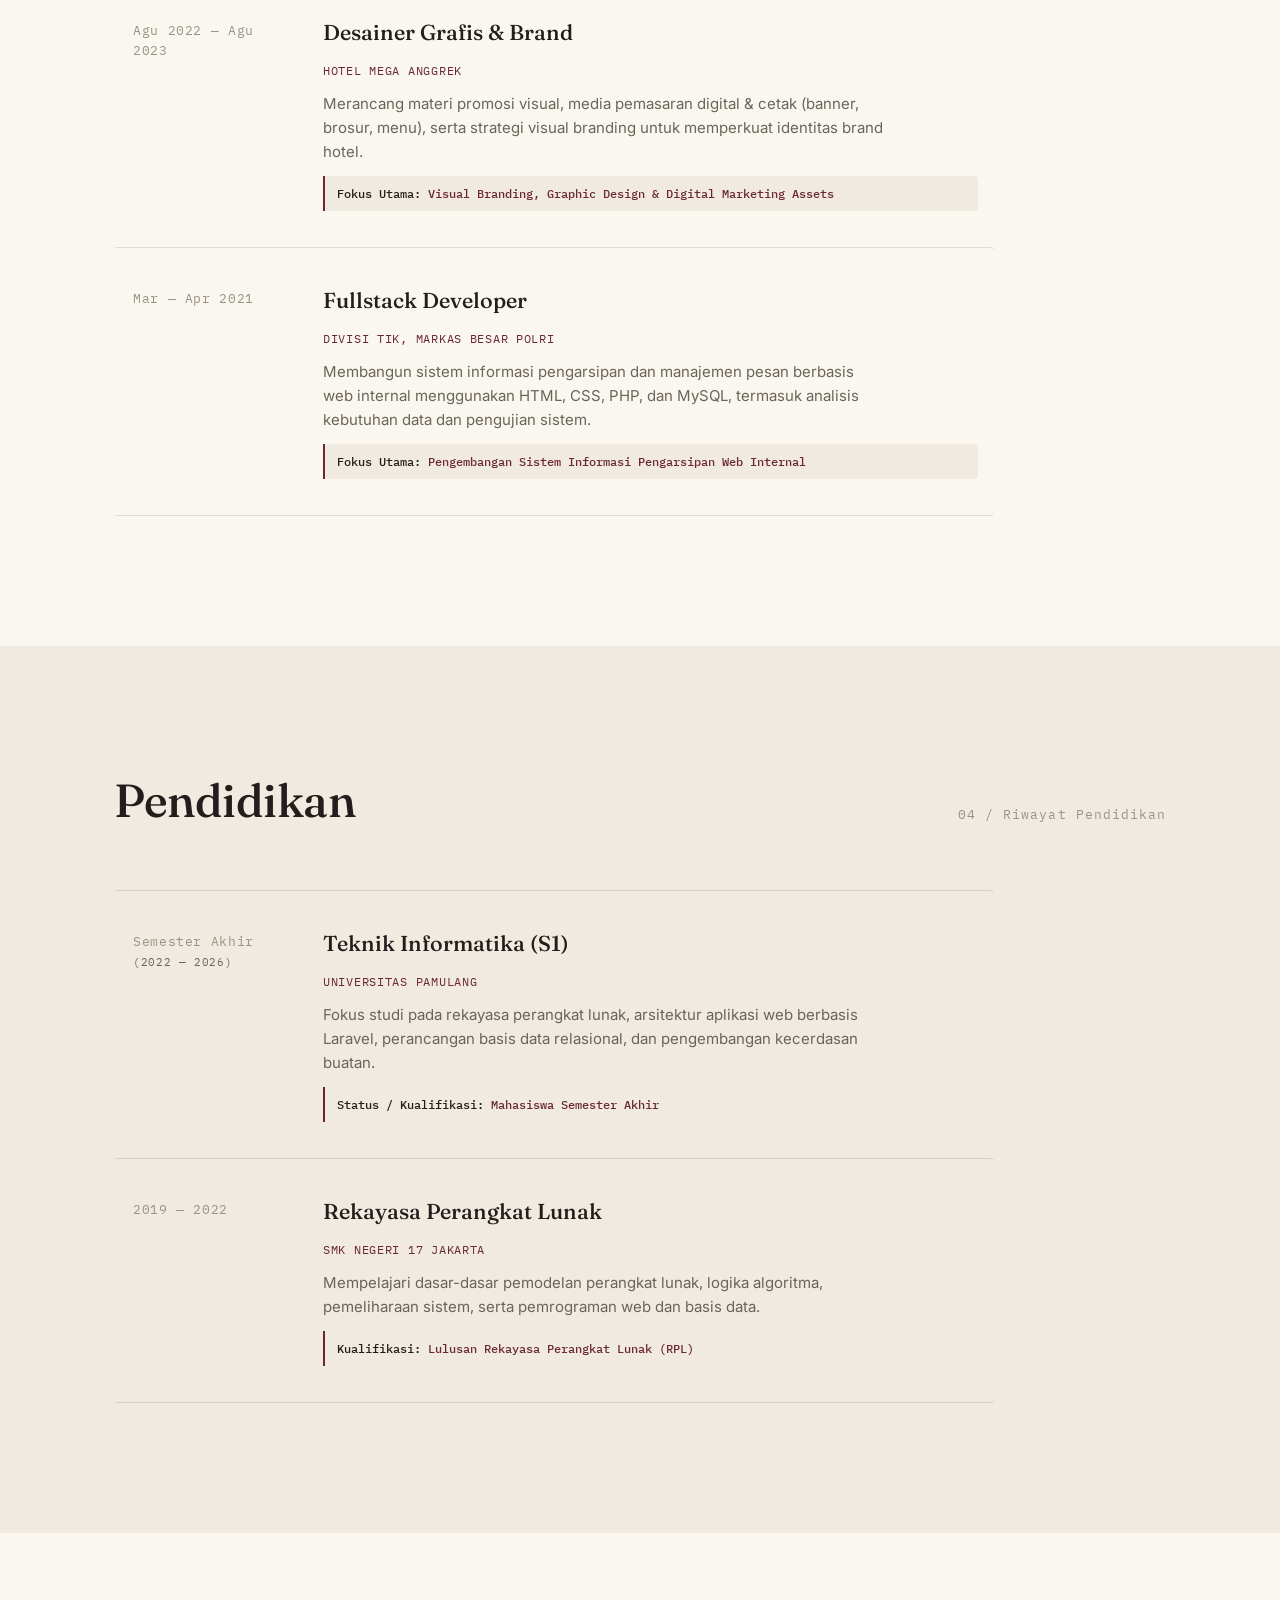
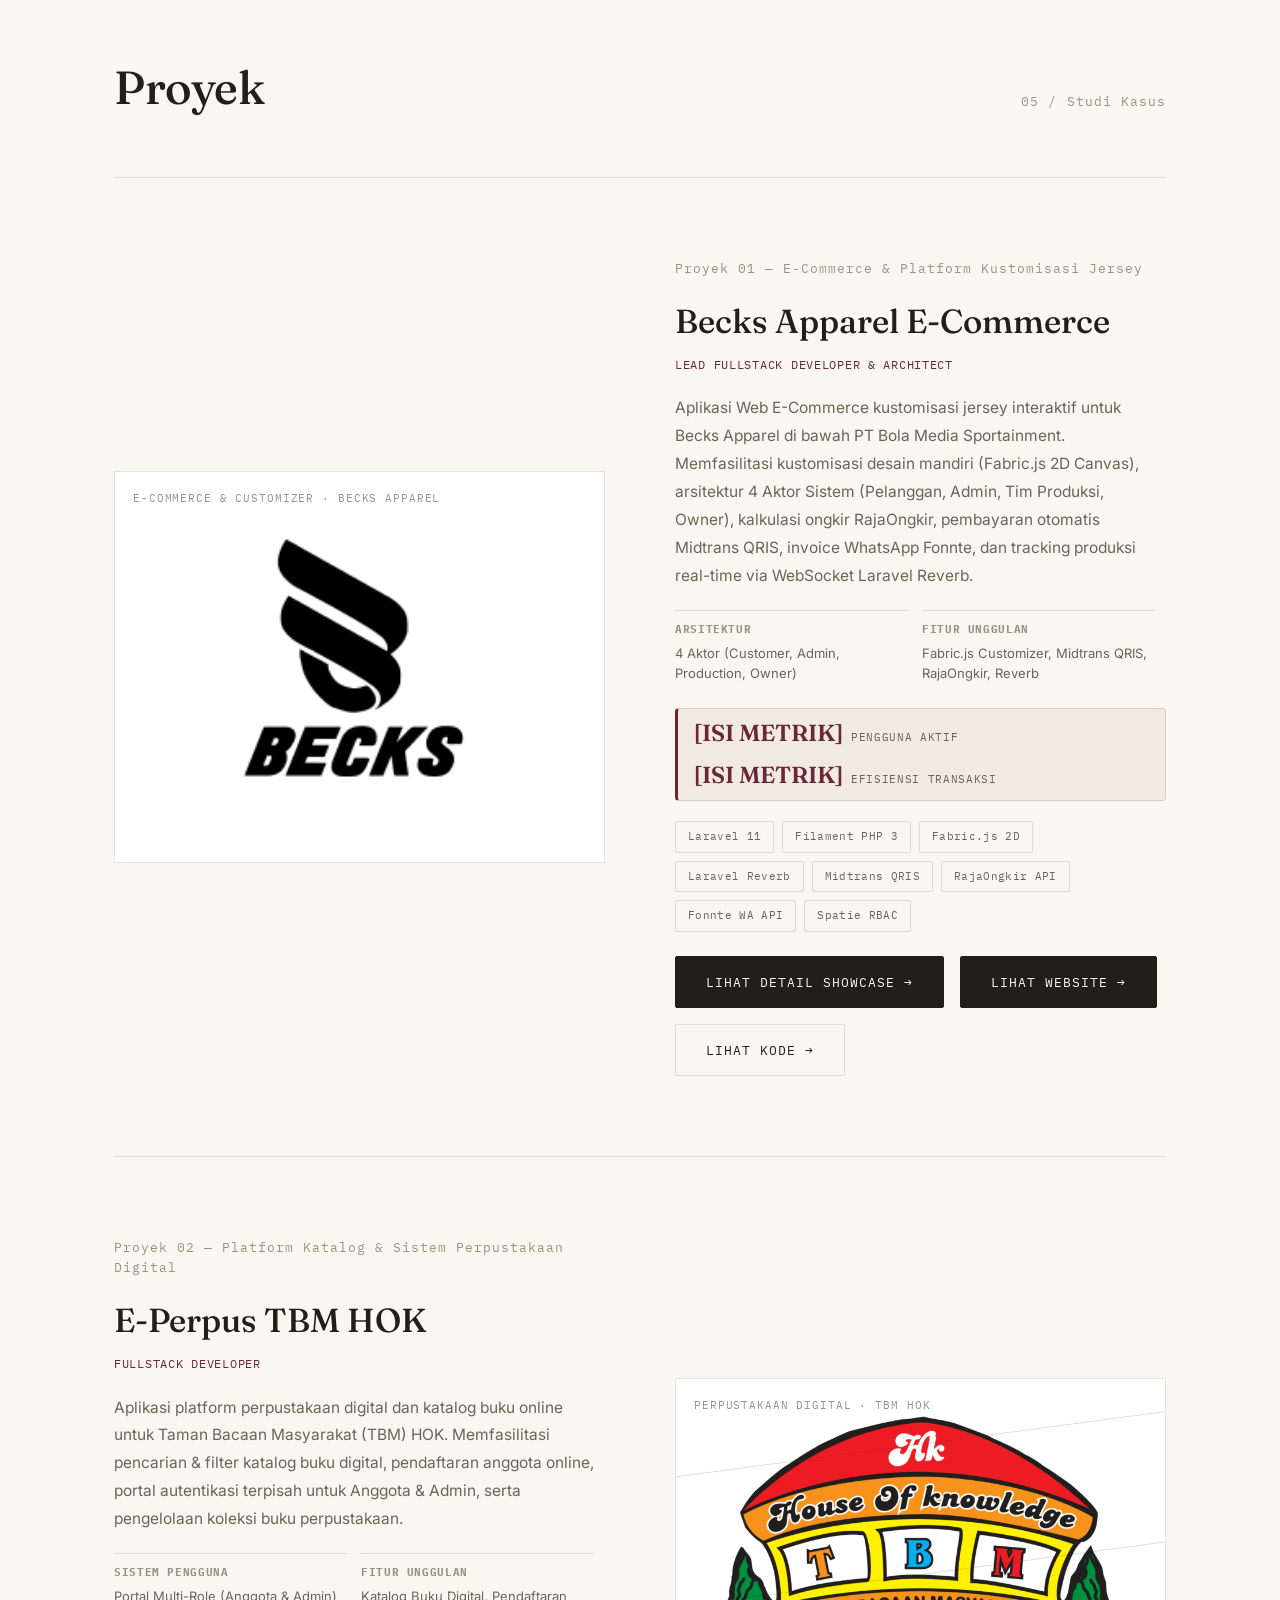
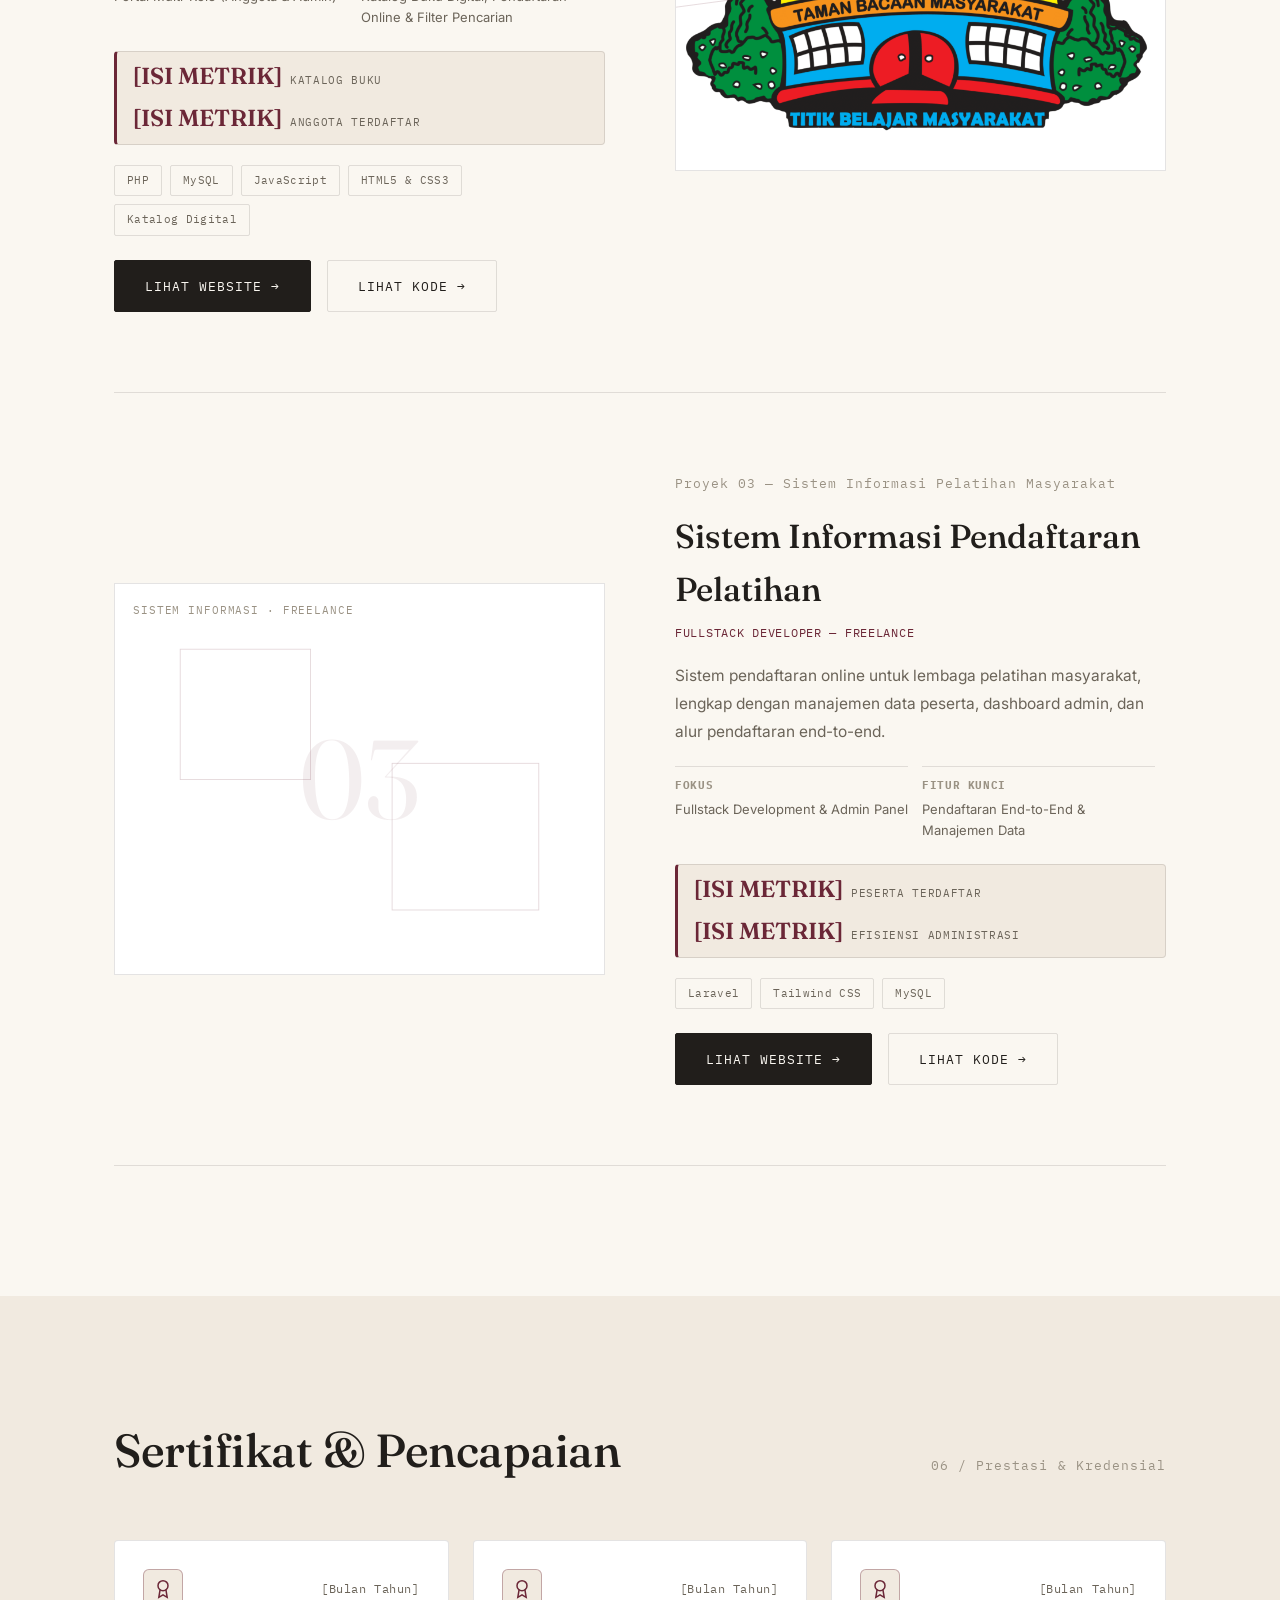
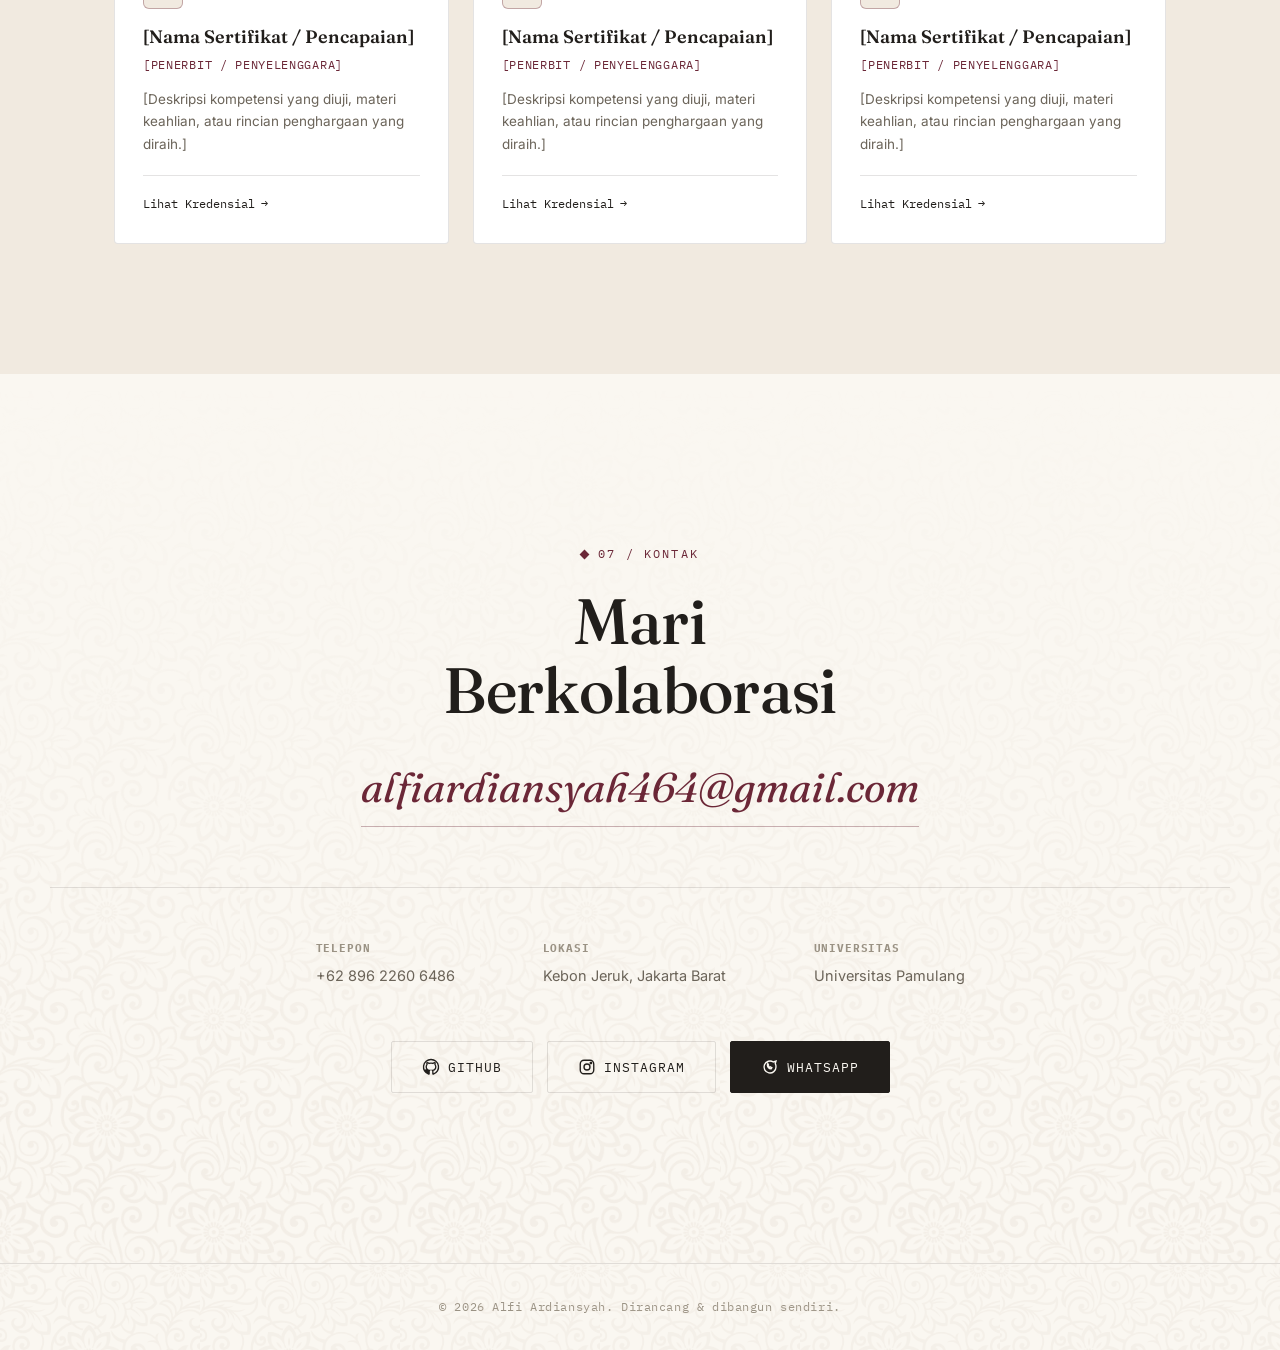
==== commit f5aaec20: "feat: perbarui konten portofolio, nomor urut proyek, tombol kode repo, metrik hasil, dan section ser" ====
--- a/index.html
+++ b/index.html
@@ -30,6 +30,7 @@
         <li><a href="#experience">Pengalaman</a></li>
         <li><a href="#education">Pendidikan</a></li>
         <li><a href="#projects">Proyek</a></li>
+        <li><a href="#certificates">Sertifikat</a></li>
         <li><a href="#contact">Kontak</a></li>
       </ul>
       <button class="mobile-toggle" id="mobileToggle" aria-label="Buka menu">
@@ -317,6 +318,17 @@
             <div><strong>Arsitektur</strong>4 Aktor (Customer, Admin, Production, Owner)</div>
             <div><strong>Fitur Unggulan</strong>Fabric.js Customizer, Midtrans QRIS, RajaOngkir, Reverb</div>
           </div>
+          <!-- Project Metrics / Hasil Terukur -->
+          <div class="project-stats-row">
+            <div class="project-stat-item">
+              <span class="project-stat-num">[ISI METRIK]</span>
+              <span class="project-stat-label">Pengguna Aktif</span>
+            </div>
+            <div class="project-stat-item">
+              <span class="project-stat-num">[ISI METRIK]</span>
+              <span class="project-stat-label">Efisiensi Transaksi</span>
+            </div>
+          </div>
           <div class="tags" style="margin-bottom: 24px;">
             <span>Laravel 11</span>
             <span>Filament PHP 3</span>
@@ -331,8 +343,12 @@
             <a href="becks-apparel.html" class="btn btn-primary">
               Lihat Detail Showcase &rarr;
             </a>
-            <a href="https://becksapparel.com" class="btn btn-primary">
+            <a href="https://becksapparel.com" target="_blank" rel="noopener" class="btn btn-primary">
               Lihat Website &rarr;
+            </a>
+            <!-- TODO: Isi URL repo GitHub project Becks Apparel -->
+            <a href="https://github.com/alfiardiansyah" target="_blank" rel="noopener" class="btn btn-ghost">
+              Lihat Kode &rarr;
             </a>
           </div>
         </div>
@@ -360,6 +376,17 @@
             <div><strong>Sistem Pengguna</strong>Portal Multi-Role (Anggota &amp; Admin)</div>
             <div><strong>Fitur Unggulan</strong>Katalog Buku Digital, Pendaftaran Online &amp; Filter Pencarian</div>
           </div>
+          <!-- Project Metrics / Hasil Terukur -->
+          <div class="project-stats-row">
+            <div class="project-stat-item">
+              <span class="project-stat-num">[ISI METRIK]</span>
+              <span class="project-stat-label">Katalog Buku</span>
+            </div>
+            <div class="project-stat-item">
+              <span class="project-stat-num">[ISI METRIK]</span>
+              <span class="project-stat-label">Anggota Terdaftar</span>
+            </div>
+          </div>
           <div class="tags" style="margin-bottom: 24px;">
             <span>PHP</span>
             <span>MySQL</span>
@@ -371,49 +398,19 @@
             <a href="https://eperpustbmhok.online/" target="_blank" rel="noopener" class="btn btn-primary">
               Lihat Website &rarr;
             </a>
-          </div>
-        </div>
-      </div>
-
-      <!-- Project 3: Sistem Rekomendasi Makanan Sehat Berbasis AI -->
+            <!-- TODO: Isi URL repo GitHub project E-Perpus TBM HOK -->
+            <a href="https://github.com/alfiardiansyah" target="_blank" rel="noopener" class="btn btn-ghost">
+              Lihat Kode &rarr;
+            </a>
+          </div>
+        </div>
+      </div>
+
+      <!-- Project 3: Sistem Informasi Pendaftaran Pelatihan -->
       <div class="project reveal">
         <div class="project-visual">
-          <span class="pv-tag">AI &amp; Web · Kampus</span>
+          <span class="pv-tag">Sistem Informasi · Freelance</span>
           <span class="pv-index">03</span>
-          <!-- GANTI: screenshot platform rekomendasi makanan sehat AI, path: assets/projects/ai-food-screenshot-1.png -->
-          <img src="assets/projects/ai-food-screenshot-1.png" alt="Sistem Rekomendasi Makanan Sehat Berbasis AI"
-            onerror="this.style.display='none'" style="width:100%; height:100%; object-fit:cover;">
-          <svg class="pv-mesh" viewBox="0 0 300 240" preserveAspectRatio="none">
-            <g stroke="#6B2737" stroke-width=".5" opacity=".4">
-              <circle cx="80" cy="70" r="30" fill="none" />
-              <circle cx="200" cy="150" r="45" fill="none" />
-            </g>
-          </svg>
-        </div>
-        <div class="project-body">
-          <div class="project-index">Proyek 03 — Kecerdasan Buatan &amp; Personal Nutrisi</div>
-          <h3 class="project-title">Sistem Rekomendasi Makanan Sehat Berbasis AI</h3>
-          <div class="project-role">Fullstack Developer (Tim 4 Orang)</div>
-          <p class="project-desc">Platform rekomendasi makanan sehat berbasis kecerdasan buatan, menggabungkan machine
-            learning untuk personalisasi rekomendasi nutrisi dengan antarmuka web interaktif yang intuitif.</p>
-          <div class="project-detail">
-            <div><strong>Fokus AI</strong>Personalisasi Nutrisi Machine Learning</div>
-            <div><strong>Tim</strong>4 Anggota</div>
-          </div>
-          <div class="tags" style="margin-bottom: 24px;">
-            <span>React.js</span>
-            <span>Python / FastAPI</span>
-            <span>TensorFlow / Keras</span>
-            <span>MySQL</span>
-          </div>
-        </div>
-      </div>
-
-      <!-- Project 4: Sistem Informasi Pendaftaran Pelatihan -->
-      <div class="project reverse reveal">
-        <div class="project-visual">
-          <span class="pv-tag">Sistem Informasi · Freelance</span>
-          <span class="pv-index">04</span>
           <!-- GANTI: screenshot sistem pendaftaran pelatihan, path: assets/projects/pelatihan-screenshot-1.png -->
           <img src="assets/projects/pelatihan-screenshot-1.png" alt="Sistem Informasi Pendaftaran Pelatihan"
             onerror="this.style.display='none'" style="width:100%; height:100%; object-fit:cover;">
@@ -425,7 +422,7 @@
           </svg>
         </div>
         <div class="project-body">
-          <div class="project-index">Proyek 04 — Sistem Informasi Pelatihan Masyarakat</div>
+          <div class="project-index">Proyek 03 — Sistem Informasi Pelatihan Masyarakat</div>
           <h3 class="project-title">Sistem Informasi Pendaftaran Pelatihan</h3>
           <div class="project-role">Fullstack Developer — Freelance</div>
           <p class="project-desc">Sistem pendaftaran online untuk lembaga pelatihan masyarakat, lengkap dengan manajemen
@@ -434,14 +431,114 @@
             <div><strong>Fokus</strong>Fullstack Development &amp; Admin Panel</div>
             <div><strong>Fitur Kunci</strong>Pendaftaran End-to-End &amp; Manajemen Data</div>
           </div>
+          <!-- Project Metrics / Hasil Terukur -->
+          <div class="project-stats-row">
+            <div class="project-stat-item">
+              <span class="project-stat-num">[ISI METRIK]</span>
+              <span class="project-stat-label">Peserta Terdaftar</span>
+            </div>
+            <div class="project-stat-item">
+              <span class="project-stat-num">[ISI METRIK]</span>
+              <span class="project-stat-label">Efisiensi Administrasi</span>
+            </div>
+          </div>
           <div class="tags" style="margin-bottom: 24px;">
             <span>Laravel</span>
             <span>Tailwind CSS</span>
             <span>MySQL</span>
           </div>
-        </div>
-      </div>
-
+          <div class="cta-row">
+            <!-- TODO: Isi URL website project jika ada -->
+            <a href="#" target="_blank" rel="noopener" class="btn btn-primary">
+              Lihat Website &rarr;
+            </a>
+            <!-- TODO: Isi URL repo GitHub project Sistem Informasi Pelatihan -->
+            <a href="https://github.com/alfiardiansyah" target="_blank" rel="noopener" class="btn btn-ghost">
+              Lihat Kode &rarr;
+            </a>
+          </div>
+        </div>
+      </div>
+
+    </div>
+  </section>
+
+  <!-- ============ CERTIFICATES & ACHIEVEMENTS ============ -->
+  <section class="section-pad bg-alt" id="certificates">
+    <span id="sertifikat" style="scroll-margin-top: 76px;"></span>
+    <div class="wrap">
+      <div class="section-head reveal">
+        <h2 class="headline">Sertifikat &amp; Pencapaian</h2>
+        <div class="section-num">06 / Prestasi &amp; Kredensial</div>
+      </div>
+
+      <div class="cert-grid reveal">
+        <!-- Certificate 1 -->
+        <div class="cert-card">
+          <div class="cert-header">
+            <div class="cert-issuer-badge">
+              <svg viewBox="0 0 24 24" width="20" height="20" fill="none" stroke="currentColor" stroke-width="1.8">
+                <circle cx="12" cy="8" r="6" />
+                <path d="M15.477 12.89 17 22l-5-3-5 3 1.523-9.11" />
+              </svg>
+            </div>
+            <span class="cert-date"><!-- TODO: Bulan Tahun --> [Bulan Tahun]</span>
+          </div>
+          <h3 class="cert-title"><!-- TODO: Nama Sertifikat / Pencapaian --> [Nama Sertifikat / Pencapaian]</h3>
+          <div class="cert-org"><!-- TODO: Penyelenggara / Penerbit --> [Penerbit / Penyelenggara]</div>
+          <p class="cert-desc"><!-- TODO: Deskripsi kompetensi / pencapaian --> [Deskripsi kompetensi yang diuji, materi keahlian, atau rincian penghargaan yang diraih.]</p>
+          <div class="cert-footer">
+            <!-- TODO: Masukkan link bukti / kredensial jika ada -->
+            <a href="#" target="_blank" rel="noopener" class="cert-link">
+              Lihat Kredensial <span>&rarr;</span>
+            </a>
+          </div>
+        </div>
+
+        <!-- Certificate 2 -->
+        <div class="cert-card">
+          <div class="cert-header">
+            <div class="cert-issuer-badge">
+              <svg viewBox="0 0 24 24" width="20" height="20" fill="none" stroke="currentColor" stroke-width="1.8">
+                <circle cx="12" cy="8" r="6" />
+                <path d="M15.477 12.89 17 22l-5-3-5 3 1.523-9.11" />
+              </svg>
+            </div>
+            <span class="cert-date"><!-- TODO: Bulan Tahun --> [Bulan Tahun]</span>
+          </div>
+          <h3 class="cert-title"><!-- TODO: Nama Sertifikat / Pencapaian --> [Nama Sertifikat / Pencapaian]</h3>
+          <div class="cert-org"><!-- TODO: Penyelenggara / Penerbit --> [Penerbit / Penyelenggara]</div>
+          <p class="cert-desc"><!-- TODO: Deskripsi kompetensi / pencapaian --> [Deskripsi kompetensi yang diuji, materi keahlian, atau rincian penghargaan yang diraih.]</p>
+          <div class="cert-footer">
+            <!-- TODO: Masukkan link bukti / kredensial jika ada -->
+            <a href="#" target="_blank" rel="noopener" class="cert-link">
+              Lihat Kredensial <span>&rarr;</span>
+            </a>
+          </div>
+        </div>
+
+        <!-- Certificate 3 -->
+        <div class="cert-card">
+          <div class="cert-header">
+            <div class="cert-issuer-badge">
+              <svg viewBox="0 0 24 24" width="20" height="20" fill="none" stroke="currentColor" stroke-width="1.8">
+                <circle cx="12" cy="8" r="6" />
+                <path d="M15.477 12.89 17 22l-5-3-5 3 1.523-9.11" />
+              </svg>
+            </div>
+            <span class="cert-date"><!-- TODO: Bulan Tahun --> [Bulan Tahun]</span>
+          </div>
+          <h3 class="cert-title"><!-- TODO: Nama Sertifikat / Pencapaian --> [Nama Sertifikat / Pencapaian]</h3>
+          <div class="cert-org"><!-- TODO: Penyelenggara / Penerbit --> [Penerbit / Penyelenggara]</div>
+          <p class="cert-desc"><!-- TODO: Deskripsi kompetensi / pencapaian --> [Deskripsi kompetensi yang diuji, materi keahlian, atau rincian penghargaan yang diraih.]</p>
+          <div class="cert-footer">
+            <!-- TODO: Masukkan link bukti / kredensial jika ada -->
+            <a href="#" target="_blank" rel="noopener" class="cert-link">
+              Lihat Kredensial <span>&rarr;</span>
+            </a>
+          </div>
+        </div>
+      </div>
     </div>
   </section>
 
@@ -451,8 +548,8 @@
       <div class="eyebrow" style="justify-content:center;">07 / Kontak</div>
       <h2 class="headline reveal">Mari<br>Berkolaborasi</h2>
       <!-- Anti-Spam Obfuscated Email Link -->
-      <a class="contact-email" id="emailLink" href="#" aria-label="Kirim Email ke Alfi Ardiansyah">
-        <span id="emailText">[Memuat email...]</span>
+      <a class="contact-email" id="emailLink" href="mailto:alfiardiansyah464&#64;gmail&#46;com" data-user="alfiardiansyah464" data-domain="gmail.com" aria-label="Kirim Email ke Alfi Ardiansyah">
+        <span id="emailText">alfiardiansyah464&#64;gmail&#46;com</span>
       </a>
 
       <div class="contact-meta reveal">
@@ -500,37 +597,49 @@
         </a>
       </div>
     </div>
-    <footer>
-      &copy; 2026 Alfi Ardiansyah. Dirancang &amp; dibangun sendiri.
-    </footer>
-
-    <script src="js/navbar.js"></script>
-    <script>
-      // Anti-spam email obfuscation
-      (function () {
-        const u = 'alfiardiansyah464';
-        const d = 'gmail.com';
+  </section>
+
+  <footer>
+    &copy; 2026 Alfi Ardiansyah. Dirancang &amp; dibangun sendiri.
+  </footer>
+
+  <script src="js/navbar.js"></script>
+  <script>
+    // Anti-spam email obfuscation & dynamic fallback
+    (function () {
+      function initEmail() {
         const emailEl = document.getElementById('emailLink');
         const textEl = document.getElementById('emailText');
-        if (emailEl && textEl) {
-          const email = u + '@' + d;
-          textEl.textContent = email;
+        const u = (emailEl && emailEl.dataset.user) || 'alfiardiansyah464';
+        const d = (emailEl && emailEl.dataset.domain) || 'gmail.com';
+        const email = u + '@' + d;
+        if (emailEl) {
           emailEl.href = 'mailto:' + email;
         }
-      })();
-
-      // reveal on scroll
-      const revealEls = document.querySelectorAll('.reveal');
-      const io = new IntersectionObserver((entries) => {
-        entries.forEach(en => {
-          if (en.isIntersecting) {
-            en.target.classList.add('in');
-            io.unobserve(en.target);
-          }
-        });
-      }, { threshold: .15, rootMargin: '0px 0px -60px 0px' });
-      revealEls.forEach(el => io.observe(el));
-    </script>
+        if (textEl) {
+          textEl.textContent = email;
+        }
+      }
+
+      if (document.readyState === 'loading') {
+        document.addEventListener('DOMContentLoaded', initEmail);
+      } else {
+        initEmail();
+      }
+    })();
+
+    // reveal on scroll
+    const revealEls = document.querySelectorAll('.reveal');
+    const io = new IntersectionObserver((entries) => {
+      entries.forEach(en => {
+        if (en.isIntersecting) {
+          en.target.classList.add('in');
+          io.unobserve(en.target);
+        }
+      });
+    }, { threshold: .15, rootMargin: '0px 0px -60px 0px' });
+    revealEls.forEach(el => io.observe(el));
+  </script>
 
 </body>
 
--- a/css/style.css
+++ b/css/style.css
@@ -26,6 +26,10 @@
 
 html {
   scroll-behavior: smooth;
+}
+
+section[id] {
+  scroll-margin-top: 76px;
 }
 
 body {
@@ -217,7 +221,7 @@
 
 .nav-links {
   display: flex;
-  gap: 40px;
+  gap: clamp(10px, 1.5vw, 26px);
 }
 
 .nav-links a {
@@ -1068,23 +1072,6 @@
   .contact-meta {
     gap: 32px;
   }
-}
-
-@media (max-width: 640px) {
-  .hero::before {
-    opacity: 0.14;
-    width: 100%;
-    background-size: 180px auto;
-  }
-
-  #contact::before,
-  footer::before {
-    opacity: 0.12;
-  }
-
-  .rule::after {
-    opacity: 0.25;
-  }
 
   .nav-links {
     position: fixed;
@@ -1095,10 +1082,11 @@
     background: var(--bg);
     flex-direction: column;
     align-items: flex-start;
-    gap: 28px;
-    padding: 40px var(--pad);
+    gap: 24px;
+    padding: 30px var(--pad);
     transform: translateX(100%);
     transition: transform .35s ease;
+    overflow-y: auto;
   }
 
   .nav-links.active {
@@ -1107,6 +1095,23 @@
 
   .mobile-toggle {
     display: flex;
+  }
+}
+
+@media (max-width: 640px) {
+  .hero::before {
+    opacity: 0.14;
+    width: 100%;
+    background-size: 180px auto;
+  }
+
+  #contact::before,
+  footer::before {
+    opacity: 0.12;
+  }
+
+  .rule::after {
+    opacity: 0.25;
   }
 
   .exp-item {
@@ -1154,11 +1159,144 @@
   font-weight: 500;
 }
 
+/* ---------- Project Card Metrics / Stats ---------- */
+.project-stats-row {
+  display: flex;
+  gap: 16px;
+  flex-wrap: wrap;
+  margin: 18px 0 20px;
+  padding: 12px 16px;
+  background: var(--bg-alt);
+  border: 1px solid var(--line);
+  border-left: 3px solid var(--accent);
+  border-radius: 4px;
+}
+
+.project-stat-item {
+  display: flex;
+  align-items: baseline;
+  gap: 8px;
+}
+
+.project-stat-num {
+  font-family: var(--font-display);
+  font-size: 1.45rem;
+  font-weight: 600;
+  color: var(--accent);
+  line-height: 1;
+}
+
+.project-stat-label {
+  font-family: var(--font-mono);
+  font-size: 11px;
+  text-transform: uppercase;
+  letter-spacing: .06em;
+  color: var(--ink-soft);
+}
+
+/* ---------- Certificates & Achievements ---------- */
+.cert-grid {
+  display: grid;
+  grid-template-columns: repeat(3, 1fr);
+  gap: 24px;
+}
+
+.cert-card {
+  background: var(--paper);
+  border: 1px solid var(--line);
+  padding: 28px;
+  border-radius: 4px;
+  display: flex;
+  flex-direction: column;
+  transition: transform 0.35s ease, box-shadow 0.35s ease, border-color 0.35s ease;
+  position: relative;
+}
+
+.cert-card:hover {
+  transform: translateY(-4px);
+  border-color: var(--accent-line);
+  box-shadow: 0 12px 30px rgba(107, 39, 55, 0.08);
+}
+
+.cert-header {
+  display: flex;
+  justify-content: space-between;
+  align-items: center;
+  margin-bottom: 16px;
+}
+
+.cert-issuer-badge {
+  width: 40px;
+  height: 40px;
+  border-radius: 6px;
+  background: var(--bg-alt);
+  border: 1px solid var(--accent-line);
+  color: var(--accent);
+  display: flex;
+  align-items: center;
+  justify-content: center;
+}
+
+.cert-date {
+  font-family: var(--font-mono);
+  font-size: 11.5px;
+  color: var(--ink-soft);
+  letter-spacing: .05em;
+}
+
+.cert-title {
+  font-family: var(--font-display);
+  font-size: 18px;
+  font-weight: 600;
+  color: var(--ink);
+  line-height: 1.35;
+  margin-bottom: 6px;
+}
+
+.cert-org {
+  font-family: var(--font-mono);
+  font-size: 11.5px;
+  color: var(--accent);
+  text-transform: uppercase;
+  letter-spacing: .06em;
+  margin-bottom: 14px;
+}
+
+.cert-desc {
+  font-size: 13.5px;
+  color: var(--ink-soft);
+  line-height: 1.65;
+  margin-bottom: 20px;
+  flex-grow: 1;
+}
+
+.cert-footer {
+  margin-top: auto;
+  padding-top: 14px;
+  border-top: 1px solid var(--line);
+}
+
+.cert-link {
+  font-family: var(--font-mono);
+  font-size: 12px;
+  color: var(--ink);
+  text-decoration: none;
+  display: inline-flex;
+  align-items: center;
+  gap: 6px;
+  transition: color 0.2s ease, gap 0.2s ease;
+}
+
+.cert-link:hover {
+  color: var(--accent);
+  gap: 10px;
+}
+
 /* ---------- Testimonials ---------- */
 .testimonial-grid {
   display: grid;
-  grid-template-columns: repeat(2, 1fr);
-  gap: 28px;
+  grid-template-columns: repeat(3, 1fr);
+  gap: 24px;
 }
 
 .testimonial-card {
@@ -1166,13 +1304,14 @@
   border: 1px solid var(--line);
   padding: 28px;
   border-radius: 4px;
-  transition: transform 0.35s ease, box-shadow 0.35s ease;
+  transition: transform 0.35s ease, box-shadow 0.35s ease, border-color 0.35s ease;
   position: relative;
 }
 
 .testimonial-card:hover {
   transform: translateY(-4px);
-  box-shadow: 0 12px 30px rgba(33, 30, 27, 0.05);
+  border-color: var(--accent-line);
+  box-shadow: 0 12px 30px rgba(107, 39, 55, 0.08);
 }
 
 .testimonial-header {
@@ -1224,13 +1363,21 @@
 }
 
 .testimonial-quote {
-  font-size: 14.5px;
+  font-size: 14px;
   color: var(--ink-soft);
   line-height: 1.7;
   font-style: italic;
 }
 
-@media (max-width: 768px) {
+@media (max-width: 900px) {
+  .cert-grid,
+  .testimonial-grid {
+    grid-template-columns: repeat(2, 1fr);
+  }
+}
+
+@media (max-width: 640px) {
+  .cert-grid,
   .testimonial-grid {
     grid-template-columns: 1fr;
   }
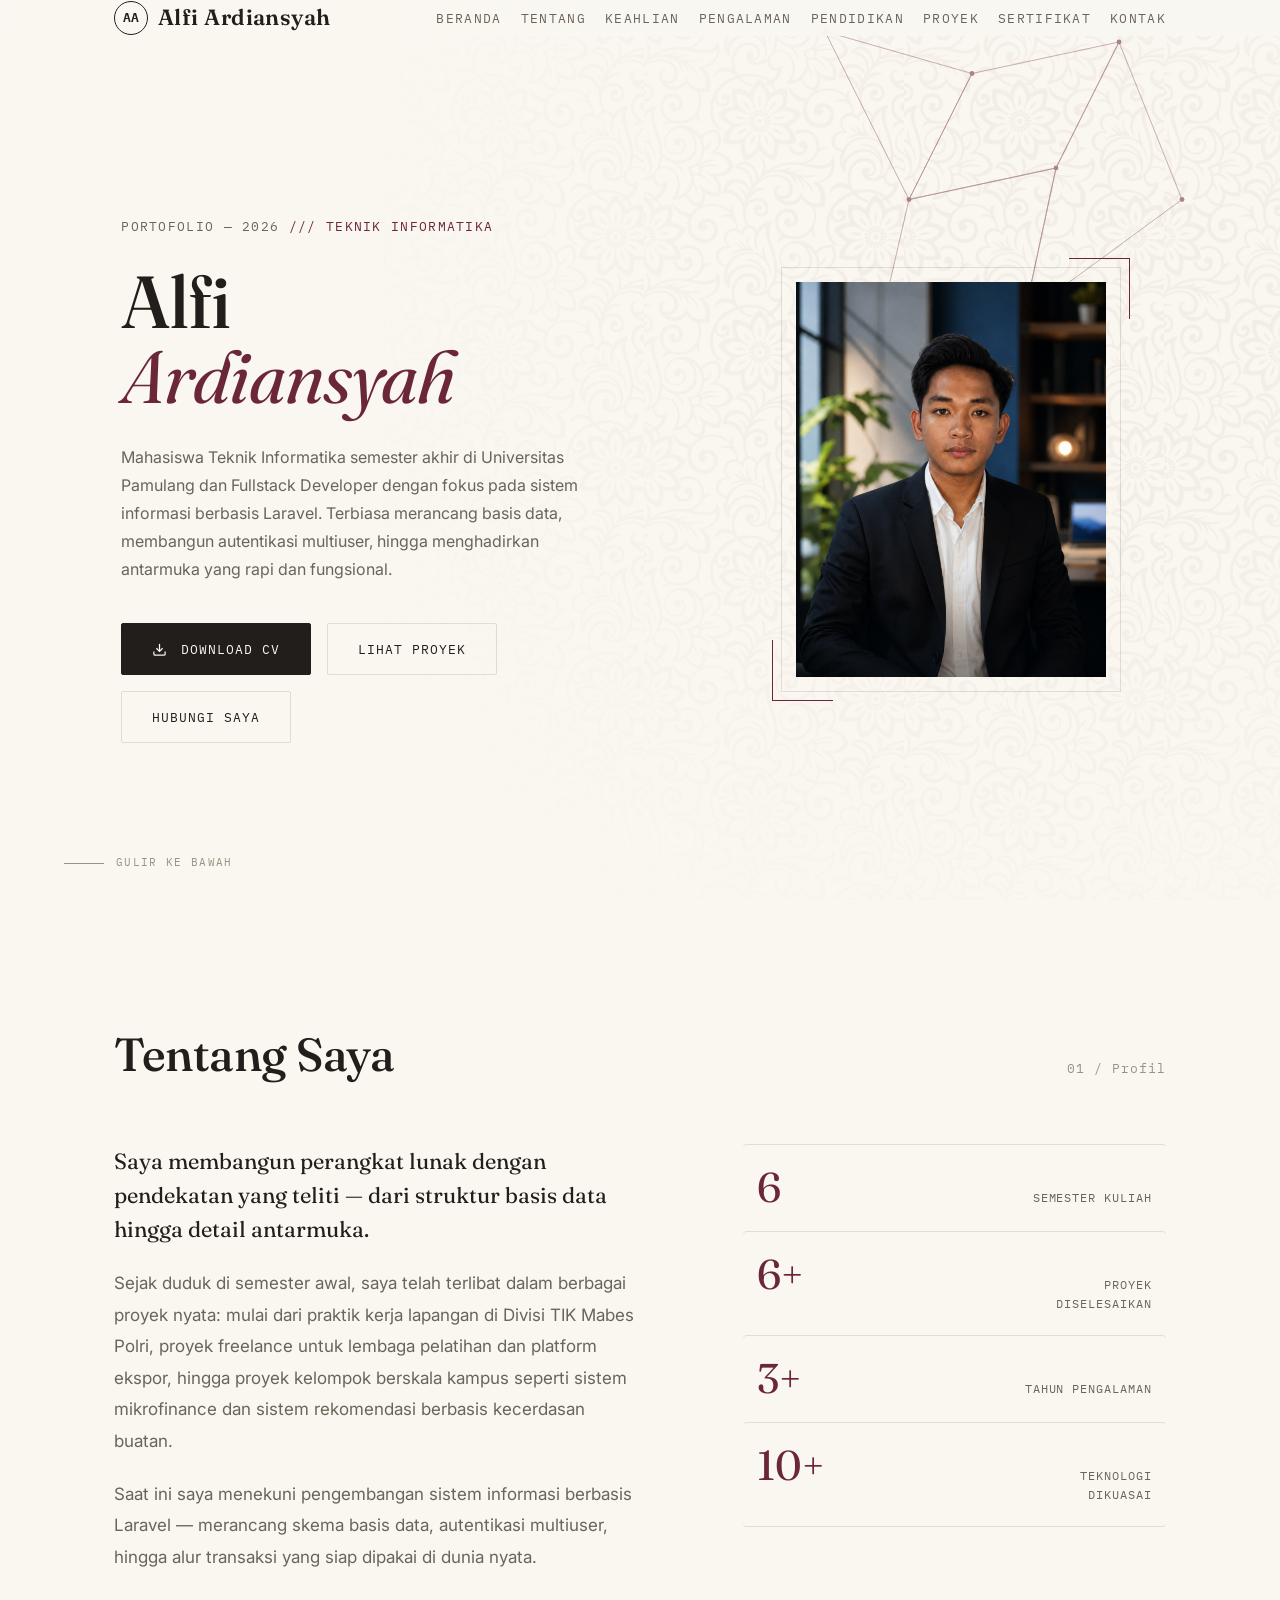
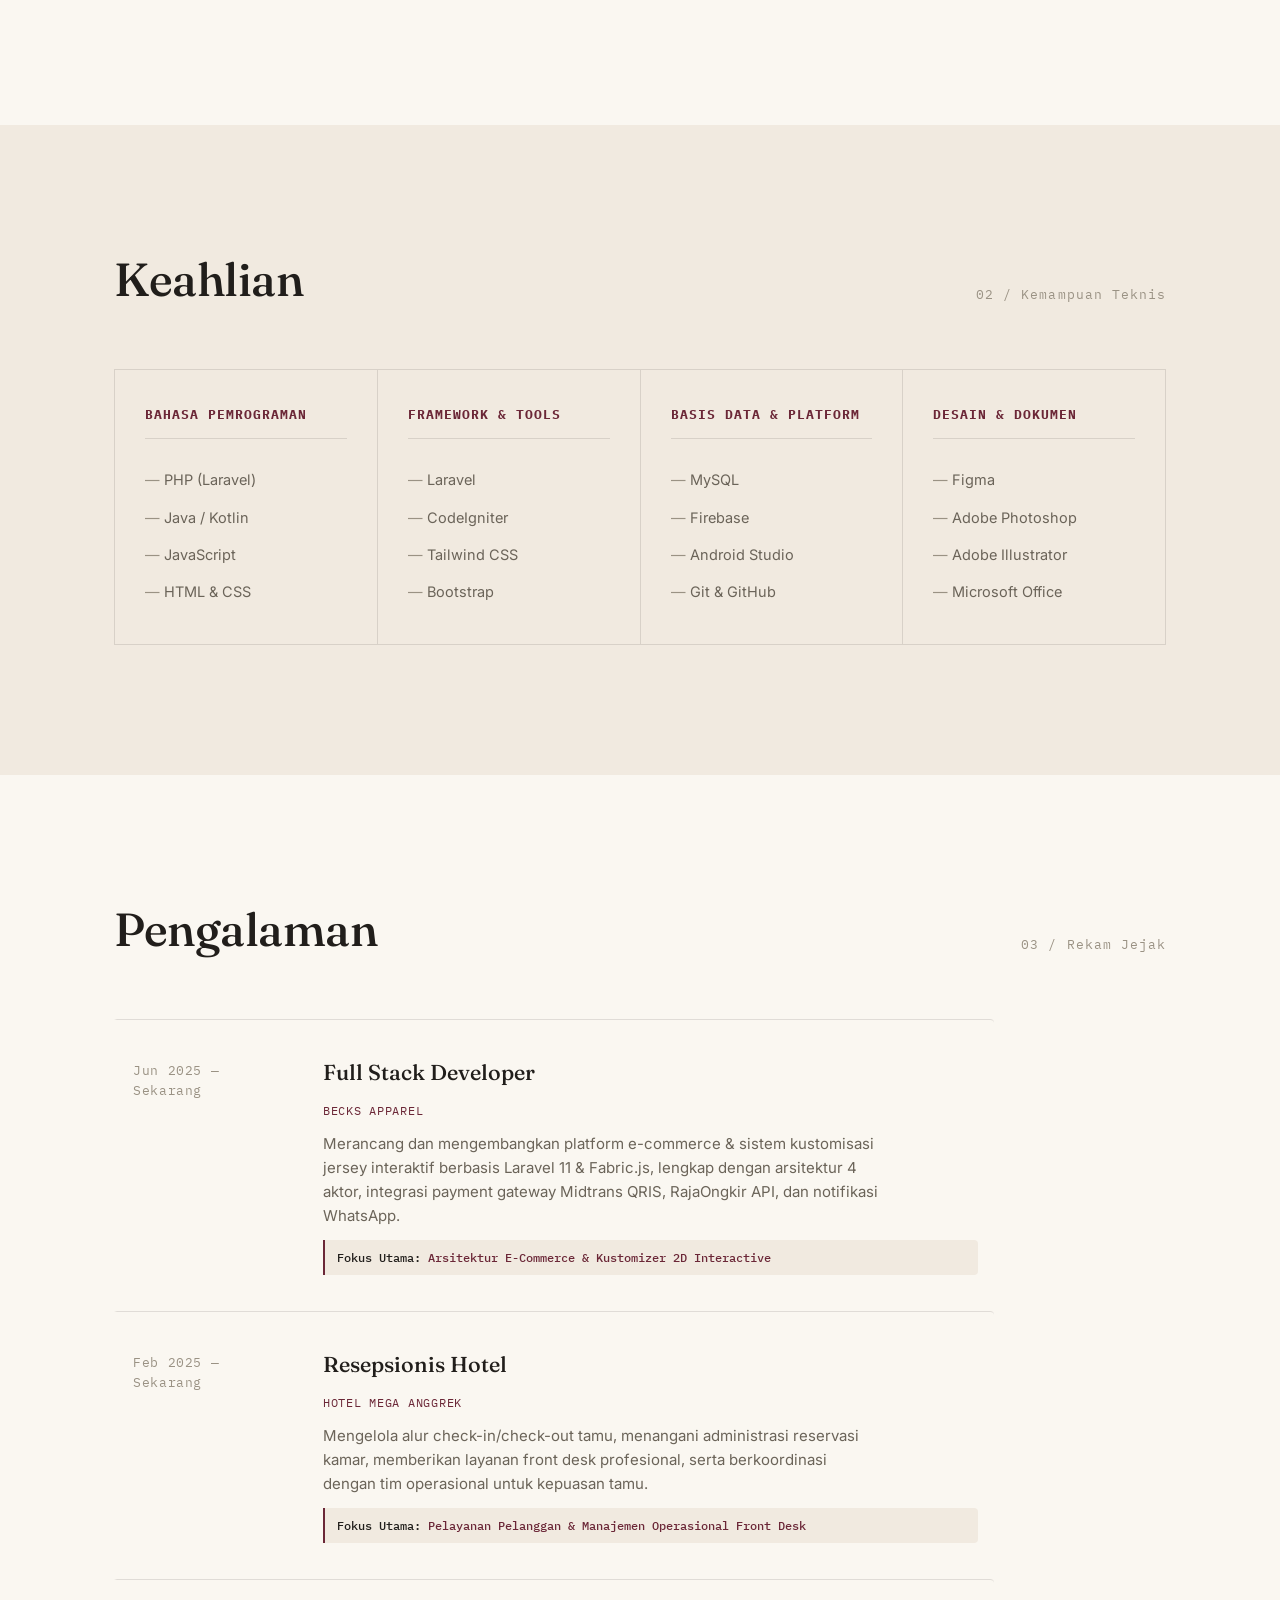
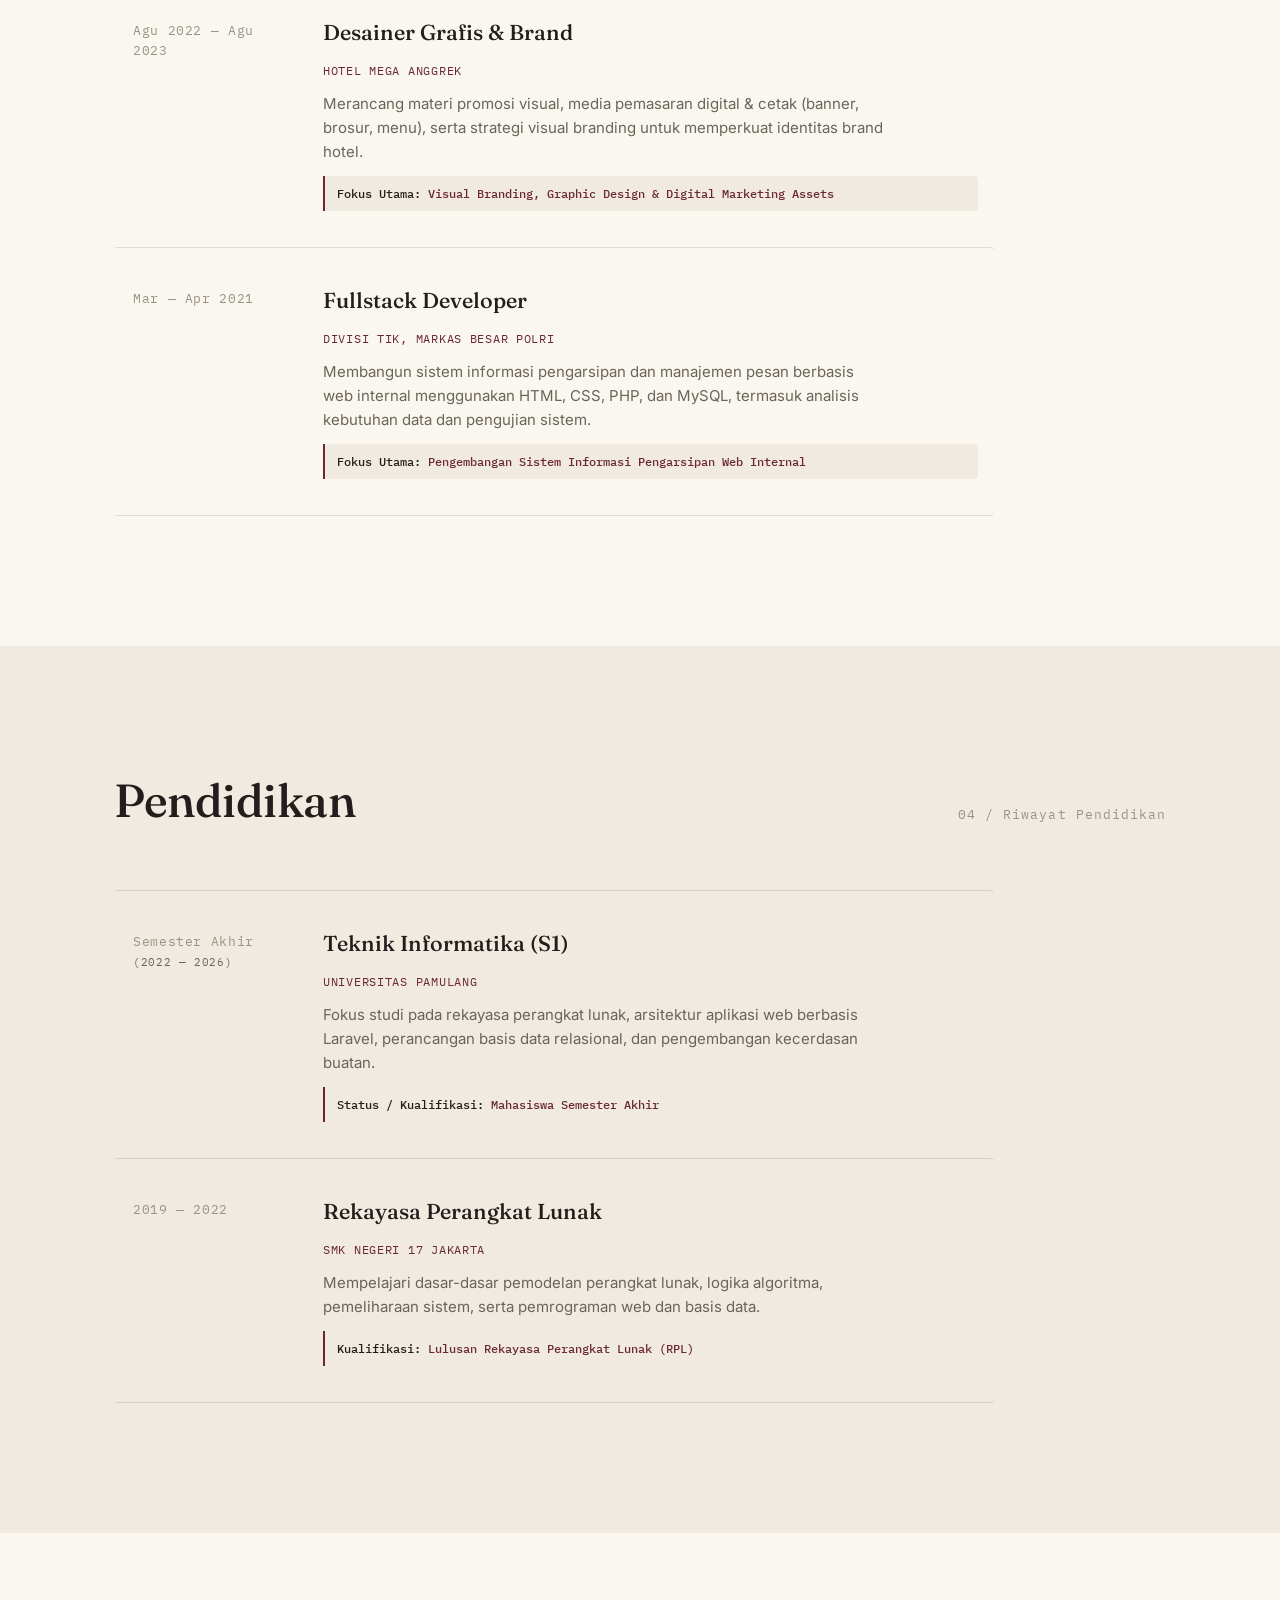
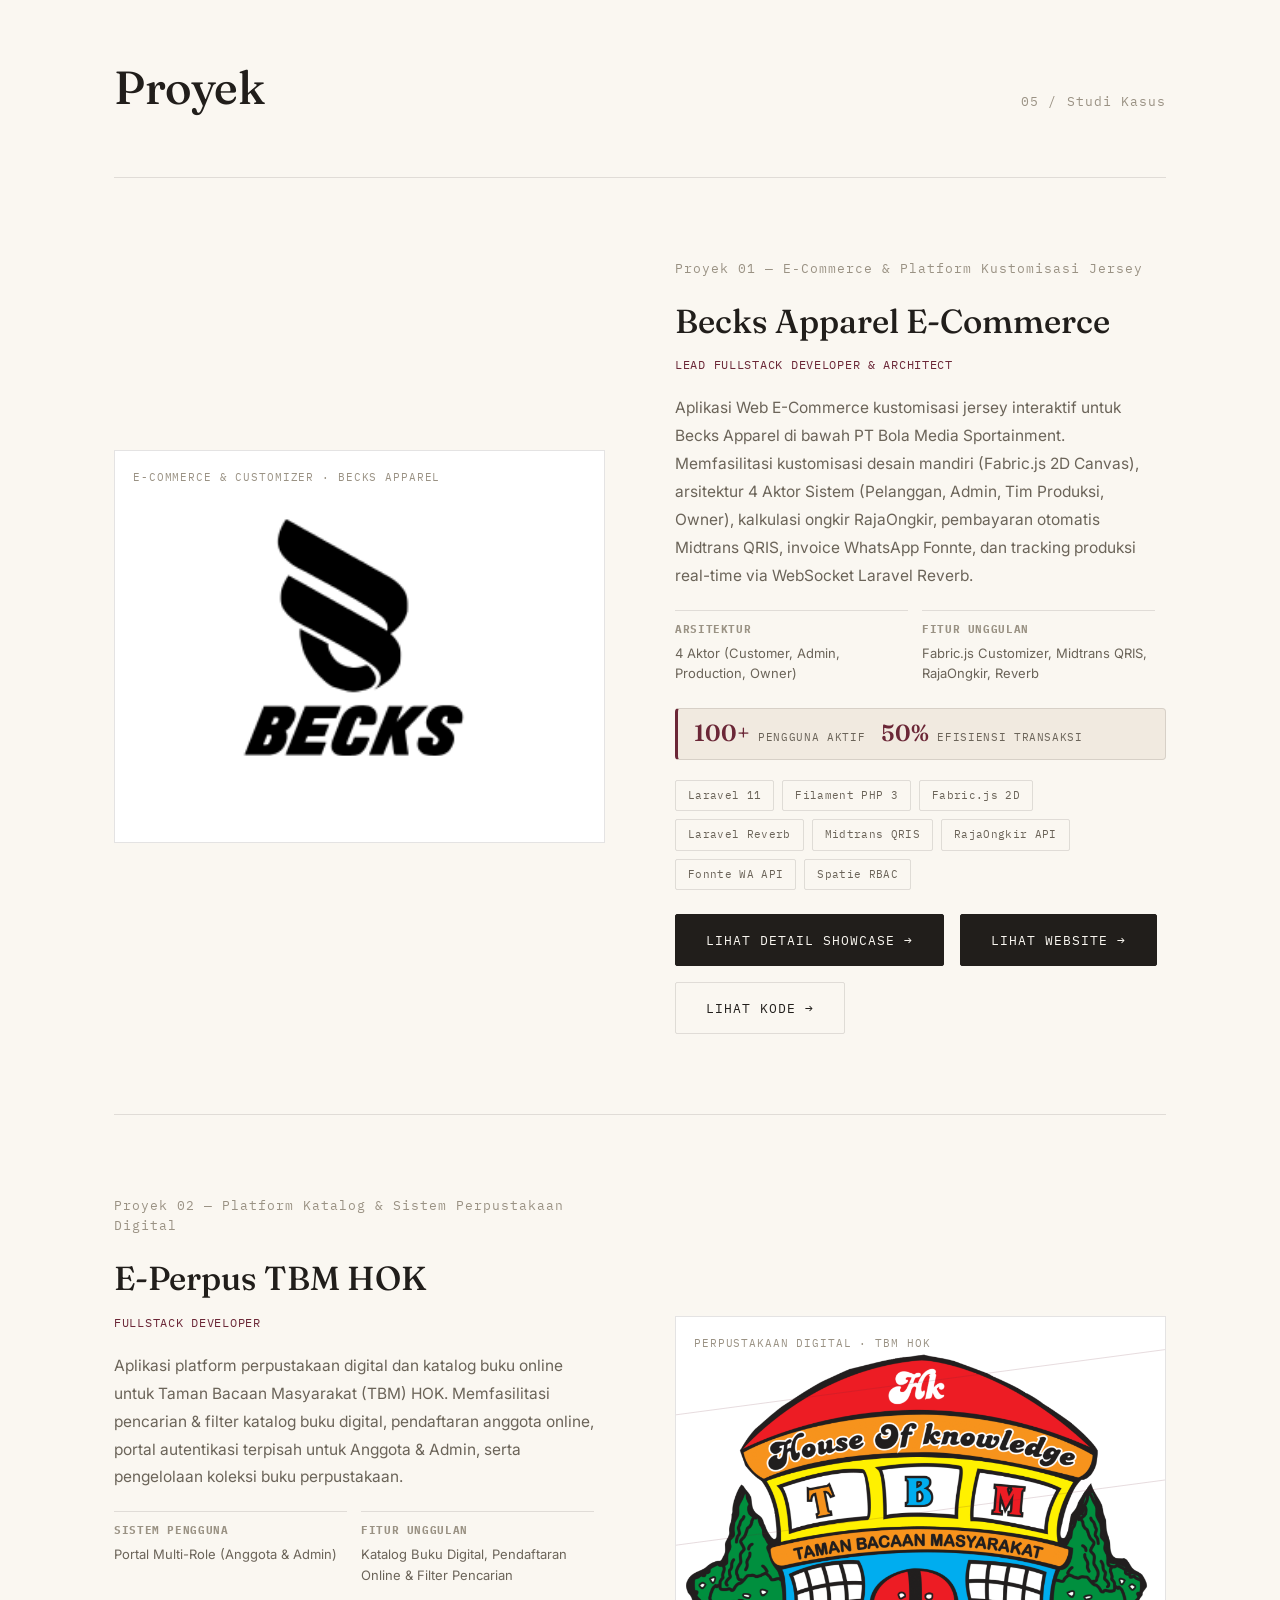
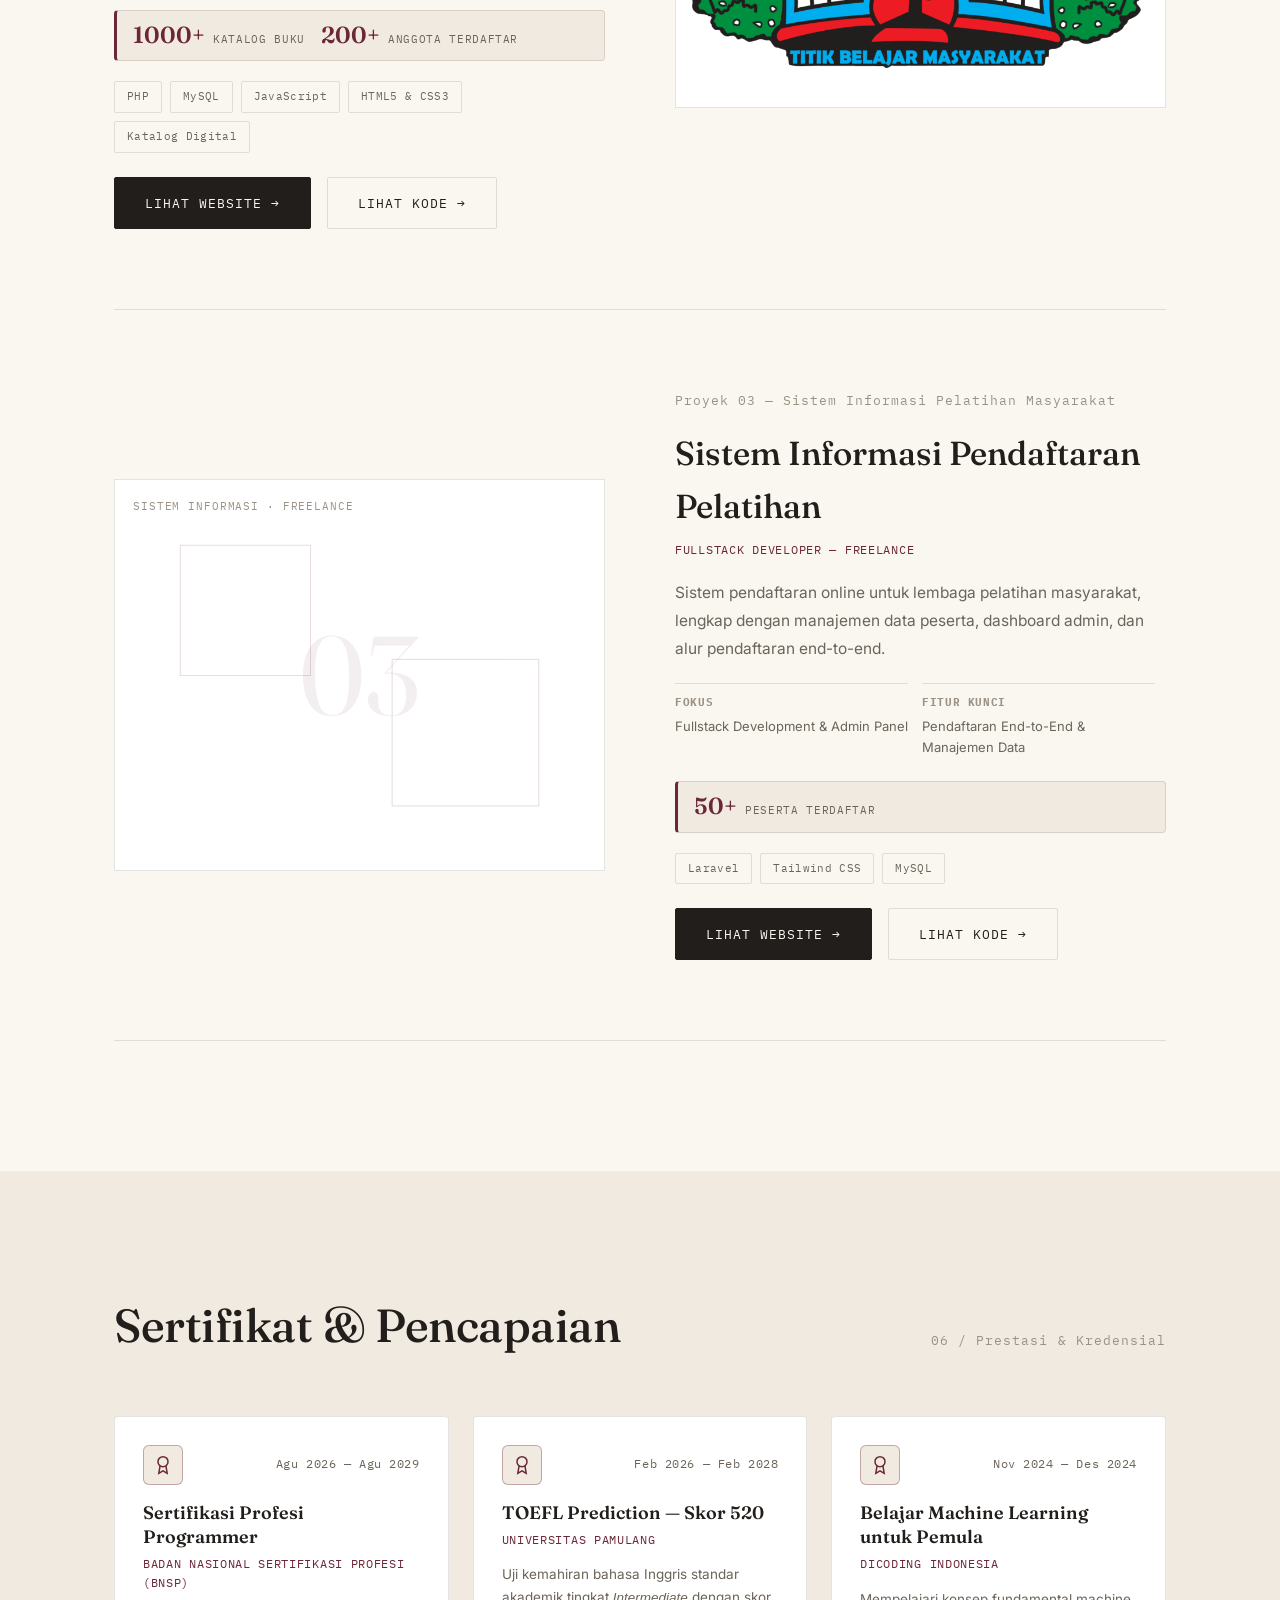
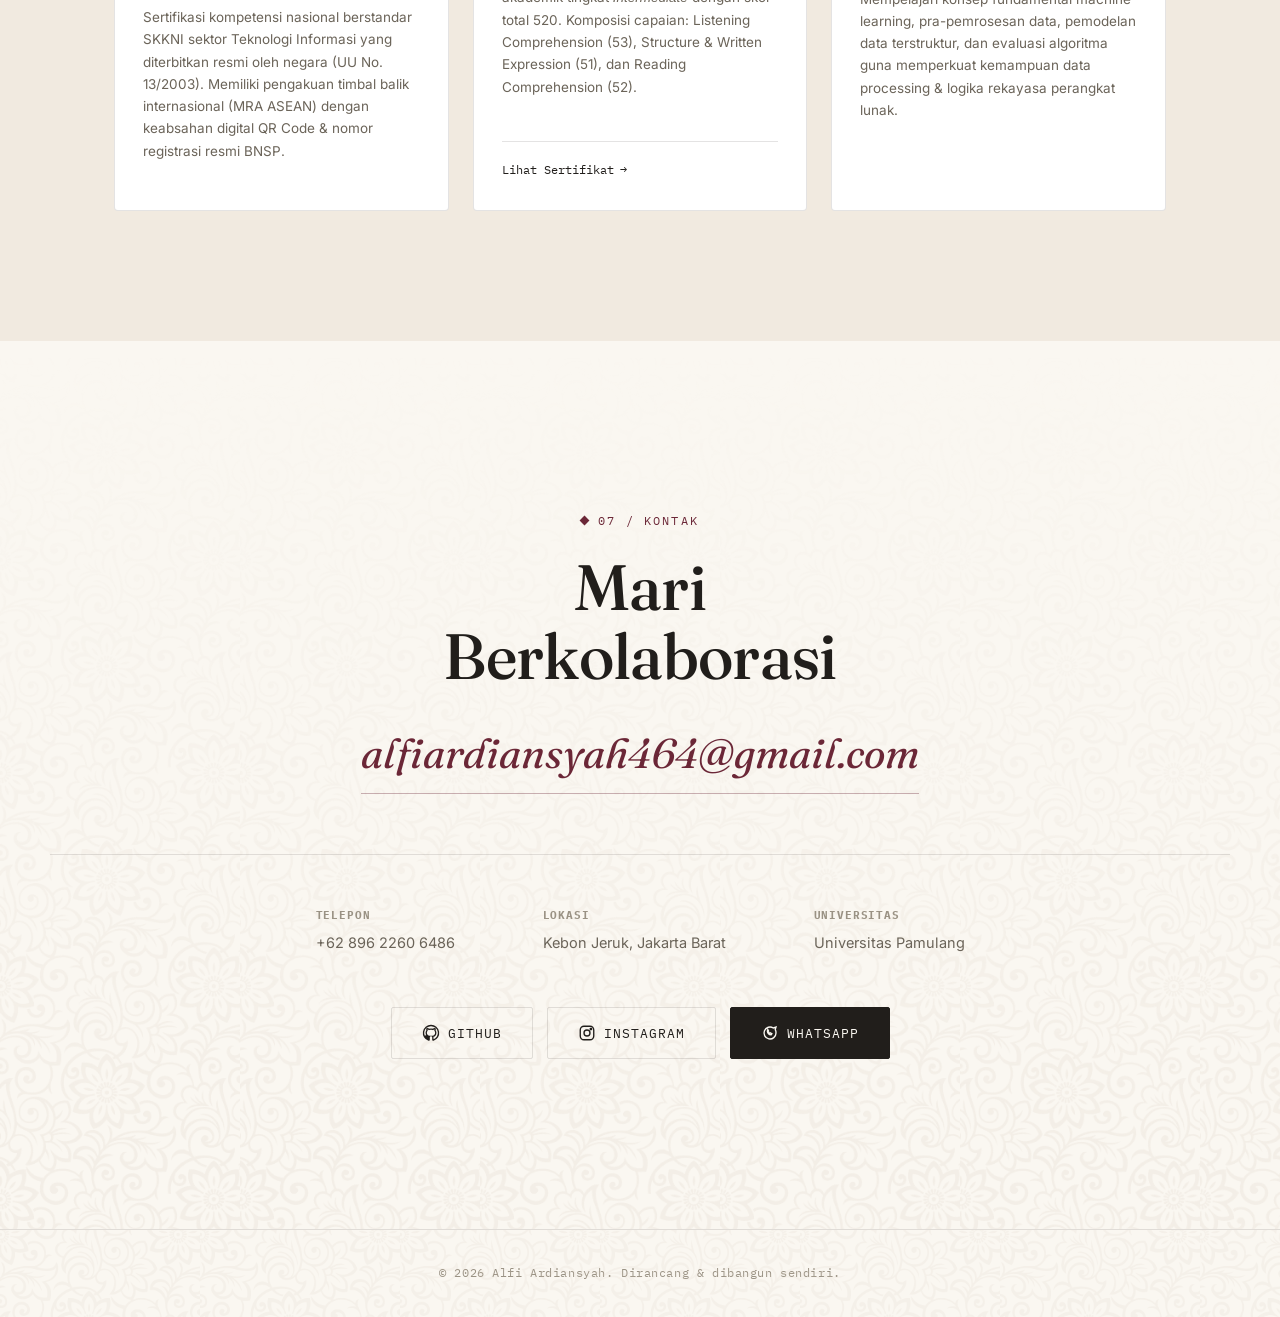
==== commit a62affb2: "Update portofolio: tambahkan sertifikat BNSP, TOEFL, Dicoding dan perbarui metrik proyek" ====
--- a/index.html
+++ b/index.html
@@ -321,11 +321,11 @@
           <!-- Project Metrics / Hasil Terukur -->
           <div class="project-stats-row">
             <div class="project-stat-item">
-              <span class="project-stat-num">[ISI METRIK]</span>
+              <span class="project-stat-num">100+</span>
               <span class="project-stat-label">Pengguna Aktif</span>
             </div>
             <div class="project-stat-item">
-              <span class="project-stat-num">[ISI METRIK]</span>
+              <span class="project-stat-num">50%</span>
               <span class="project-stat-label">Efisiensi Transaksi</span>
             </div>
           </div>
@@ -371,7 +371,9 @@
           <div class="project-index">Proyek 02 — Platform Katalog &amp; Sistem Perpustakaan Digital</div>
           <h3 class="project-title">E-Perpus TBM HOK</h3>
           <div class="project-role">Fullstack Developer</div>
-          <p class="project-desc">Aplikasi platform perpustakaan digital dan katalog buku online untuk Taman Bacaan Masyarakat (TBM) HOK. Memfasilitasi pencarian &amp; filter katalog buku digital, pendaftaran anggota online, portal autentikasi terpisah untuk Anggota &amp; Admin, serta pengelolaan koleksi buku perpustakaan.</p>
+          <p class="project-desc">Aplikasi platform perpustakaan digital dan katalog buku online untuk Taman Bacaan
+            Masyarakat (TBM) HOK. Memfasilitasi pencarian &amp; filter katalog buku digital, pendaftaran anggota online,
+            portal autentikasi terpisah untuk Anggota &amp; Admin, serta pengelolaan koleksi buku perpustakaan.</p>
           <div class="project-detail">
             <div><strong>Sistem Pengguna</strong>Portal Multi-Role (Anggota &amp; Admin)</div>
             <div><strong>Fitur Unggulan</strong>Katalog Buku Digital, Pendaftaran Online &amp; Filter Pencarian</div>
@@ -379,11 +381,11 @@
           <!-- Project Metrics / Hasil Terukur -->
           <div class="project-stats-row">
             <div class="project-stat-item">
-              <span class="project-stat-num">[ISI METRIK]</span>
+              <span class="project-stat-num">1000+</span>
               <span class="project-stat-label">Katalog Buku</span>
             </div>
             <div class="project-stat-item">
-              <span class="project-stat-num">[ISI METRIK]</span>
+              <span class="project-stat-num">200+</span>
               <span class="project-stat-label">Anggota Terdaftar</span>
             </div>
           </div>
@@ -434,12 +436,8 @@
           <!-- Project Metrics / Hasil Terukur -->
           <div class="project-stats-row">
             <div class="project-stat-item">
-              <span class="project-stat-num">[ISI METRIK]</span>
+              <span class="project-stat-num">50+</span>
               <span class="project-stat-label">Peserta Terdaftar</span>
-            </div>
-            <div class="project-stat-item">
-              <span class="project-stat-num">[ISI METRIK]</span>
-              <span class="project-stat-label">Efisiensi Administrasi</span>
             </div>
           </div>
           <div class="tags" style="margin-bottom: 24px;">
@@ -473,7 +471,7 @@
       </div>
 
       <div class="cert-grid reveal">
-        <!-- Certificate 1 -->
+        <!-- Certificate 1: BNSP Programmer -->
         <div class="cert-card">
           <div class="cert-header">
             <div class="cert-issuer-badge">
@@ -482,20 +480,15 @@
                 <path d="M15.477 12.89 17 22l-5-3-5 3 1.523-9.11" />
               </svg>
             </div>
-            <span class="cert-date"><!-- TODO: Bulan Tahun --> [Bulan Tahun]</span>
-          </div>
-          <h3 class="cert-title"><!-- TODO: Nama Sertifikat / Pencapaian --> [Nama Sertifikat / Pencapaian]</h3>
-          <div class="cert-org"><!-- TODO: Penyelenggara / Penerbit --> [Penerbit / Penyelenggara]</div>
-          <p class="cert-desc"><!-- TODO: Deskripsi kompetensi / pencapaian --> [Deskripsi kompetensi yang diuji, materi keahlian, atau rincian penghargaan yang diraih.]</p>
-          <div class="cert-footer">
-            <!-- TODO: Masukkan link bukti / kredensial jika ada -->
-            <a href="#" target="_blank" rel="noopener" class="cert-link">
-              Lihat Kredensial <span>&rarr;</span>
-            </a>
-          </div>
-        </div>
-
-        <!-- Certificate 2 -->
+            <span class="cert-date">Agu 2026 — Agu 2029</span>
+          </div>
+          <h3 class="cert-title">Sertifikasi Profesi Programmer</h3>
+          <div class="cert-org">Badan Nasional Sertifikasi Profesi (BNSP)</div>
+          <p class="cert-desc">Sertifikasi kompetensi nasional berstandar SKKNI sektor Teknologi Informasi yang diterbitkan resmi oleh negara (UU No. 13/2003). Memiliki pengakuan timbal balik internasional (MRA ASEAN) dengan keabsahan digital QR Code &amp; nomor registrasi resmi BNSP.</p>
+          <!-- Foto / berkas belum tersedia di images/sertifikat/ -->
+        </div>
+
+        <!-- Certificate 2: TOEFL Unpam -->
         <div class="cert-card">
           <div class="cert-header">
             <div class="cert-issuer-badge">
@@ -504,20 +497,19 @@
                 <path d="M15.477 12.89 17 22l-5-3-5 3 1.523-9.11" />
               </svg>
             </div>
-            <span class="cert-date"><!-- TODO: Bulan Tahun --> [Bulan Tahun]</span>
-          </div>
-          <h3 class="cert-title"><!-- TODO: Nama Sertifikat / Pencapaian --> [Nama Sertifikat / Pencapaian]</h3>
-          <div class="cert-org"><!-- TODO: Penyelenggara / Penerbit --> [Penerbit / Penyelenggara]</div>
-          <p class="cert-desc"><!-- TODO: Deskripsi kompetensi / pencapaian --> [Deskripsi kompetensi yang diuji, materi keahlian, atau rincian penghargaan yang diraih.]</p>
+            <span class="cert-date">Feb 2026 — Feb 2028</span>
+          </div>
+          <h3 class="cert-title">TOEFL Prediction — Skor 520</h3>
+          <div class="cert-org">Universitas Pamulang</div>
+          <p class="cert-desc">Uji kemahiran bahasa Inggris standar akademik tingkat <em>Intermediate</em> dengan skor total 520. Komposisi capaian: Listening Comprehension (53), Structure &amp; Written Expression (51), dan Reading Comprehension (52).</p>
           <div class="cert-footer">
-            <!-- TODO: Masukkan link bukti / kredensial jika ada -->
-            <a href="#" target="_blank" rel="noopener" class="cert-link">
-              Lihat Kredensial <span>&rarr;</span>
-            </a>
-          </div>
-        </div>
-
-        <!-- Certificate 3 -->
+            <a href="images/sertifikat/TOEFL.jpg" target="_blank" rel="noopener" class="cert-link">
+              Lihat Sertifikat <span>&rarr;</span>
+            </a>
+          </div>
+        </div>
+
+        <!-- Certificate 3: Dicoding Machine Learning -->
         <div class="cert-card">
           <div class="cert-header">
             <div class="cert-issuer-badge">
@@ -526,17 +518,12 @@
                 <path d="M15.477 12.89 17 22l-5-3-5 3 1.523-9.11" />
               </svg>
             </div>
-            <span class="cert-date"><!-- TODO: Bulan Tahun --> [Bulan Tahun]</span>
-          </div>
-          <h3 class="cert-title"><!-- TODO: Nama Sertifikat / Pencapaian --> [Nama Sertifikat / Pencapaian]</h3>
-          <div class="cert-org"><!-- TODO: Penyelenggara / Penerbit --> [Penerbit / Penyelenggara]</div>
-          <p class="cert-desc"><!-- TODO: Deskripsi kompetensi / pencapaian --> [Deskripsi kompetensi yang diuji, materi keahlian, atau rincian penghargaan yang diraih.]</p>
-          <div class="cert-footer">
-            <!-- TODO: Masukkan link bukti / kredensial jika ada -->
-            <a href="#" target="_blank" rel="noopener" class="cert-link">
-              Lihat Kredensial <span>&rarr;</span>
-            </a>
-          </div>
+            <span class="cert-date">Nov 2024 — Des 2024</span>
+          </div>
+          <h3 class="cert-title">Belajar Machine Learning untuk Pemula</h3>
+          <div class="cert-org">Dicoding Indonesia</div>
+          <p class="cert-desc">Mempelajari konsep fundamental machine learning, pra-pemrosesan data, pemodelan data terstruktur, dan evaluasi algoritma guna memperkuat kemampuan data processing &amp; logika rekayasa perangkat lunak.</p>
+          <!-- Foto / berkas belum tersedia di images/sertifikat/ -->
         </div>
       </div>
     </div>
@@ -548,7 +535,8 @@
       <div class="eyebrow" style="justify-content:center;">07 / Kontak</div>
       <h2 class="headline reveal">Mari<br>Berkolaborasi</h2>
       <!-- Anti-Spam Obfuscated Email Link -->
-      <a class="contact-email" id="emailLink" href="mailto:alfiardiansyah464&#64;gmail&#46;com" data-user="alfiardiansyah464" data-domain="gmail.com" aria-label="Kirim Email ke Alfi Ardiansyah">
+      <a class="contact-email" id="emailLink" href="mailto:alfiardiansyah464&#64;gmail&#46;com"
+        data-user="alfiardiansyah464" data-domain="gmail.com" aria-label="Kirim Email ke Alfi Ardiansyah">
         <span id="emailText">alfiardiansyah464&#64;gmail&#46;com</span>
       </a>
 
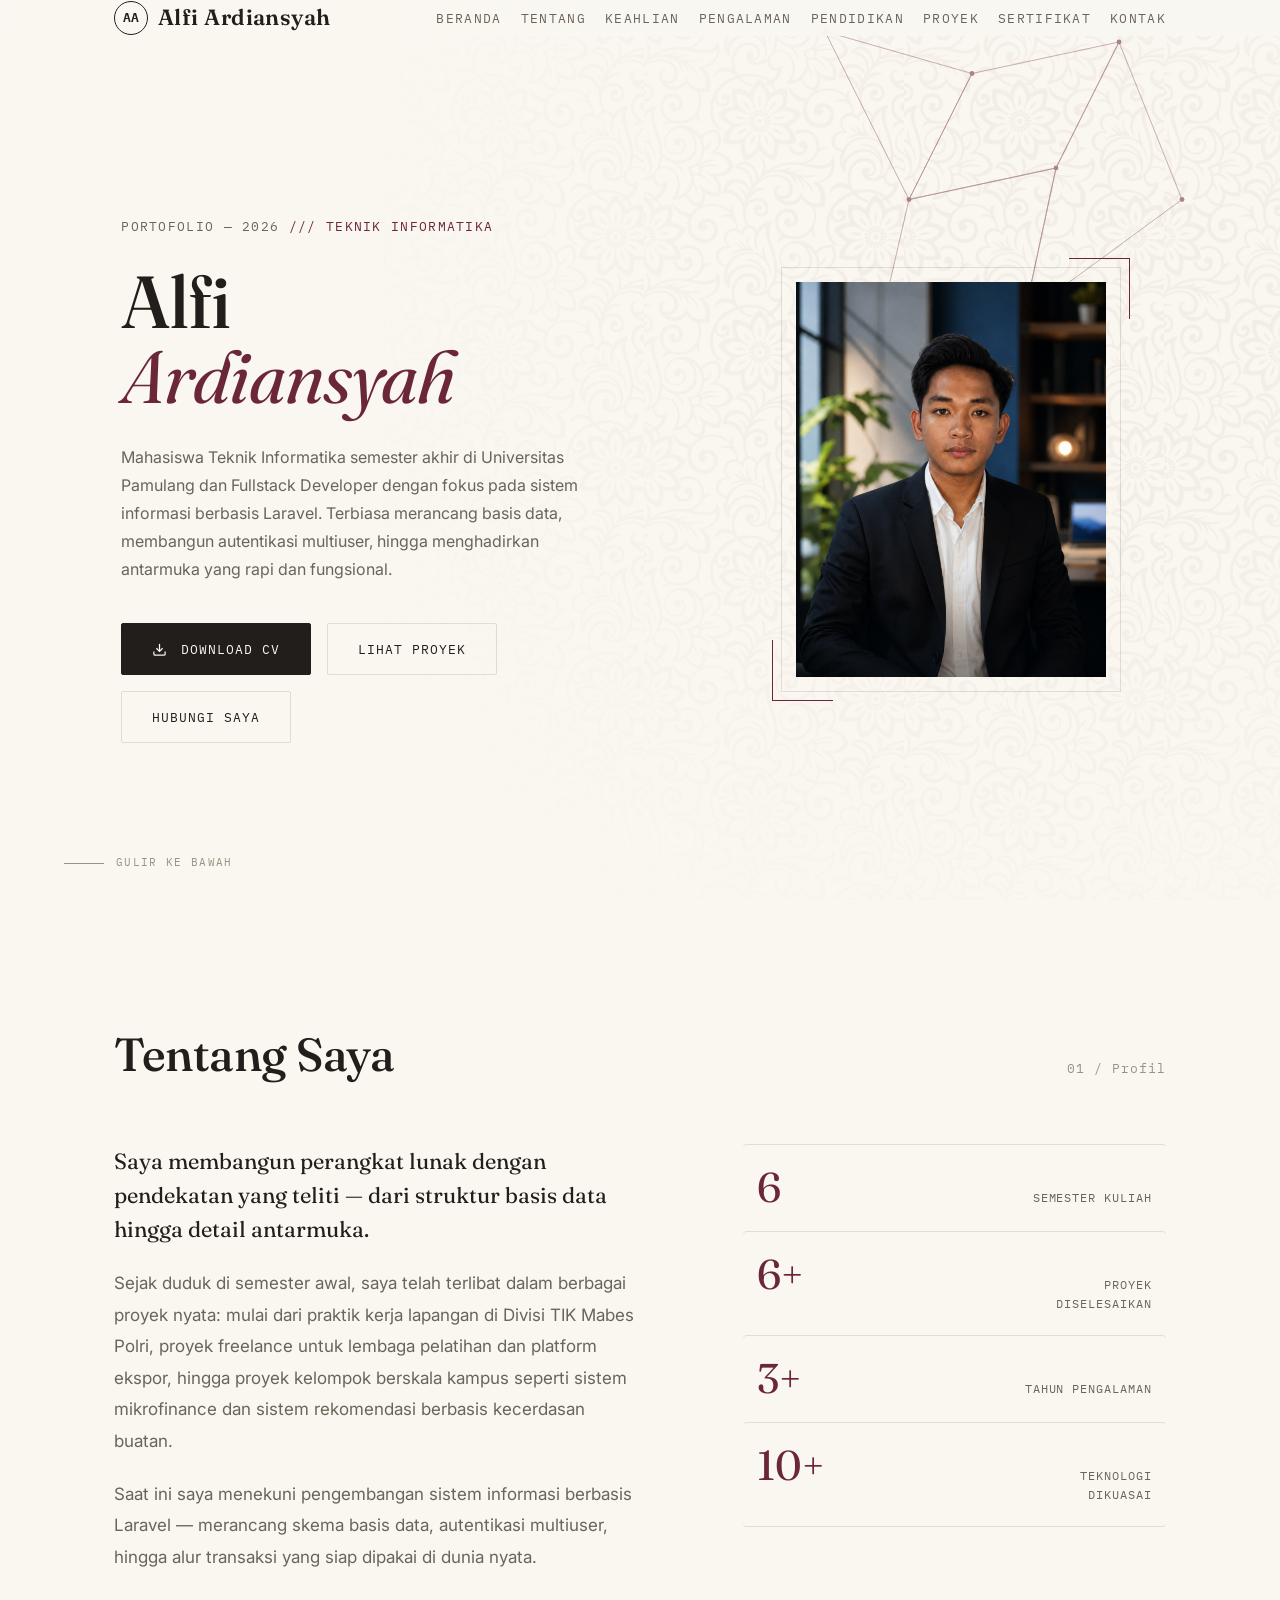
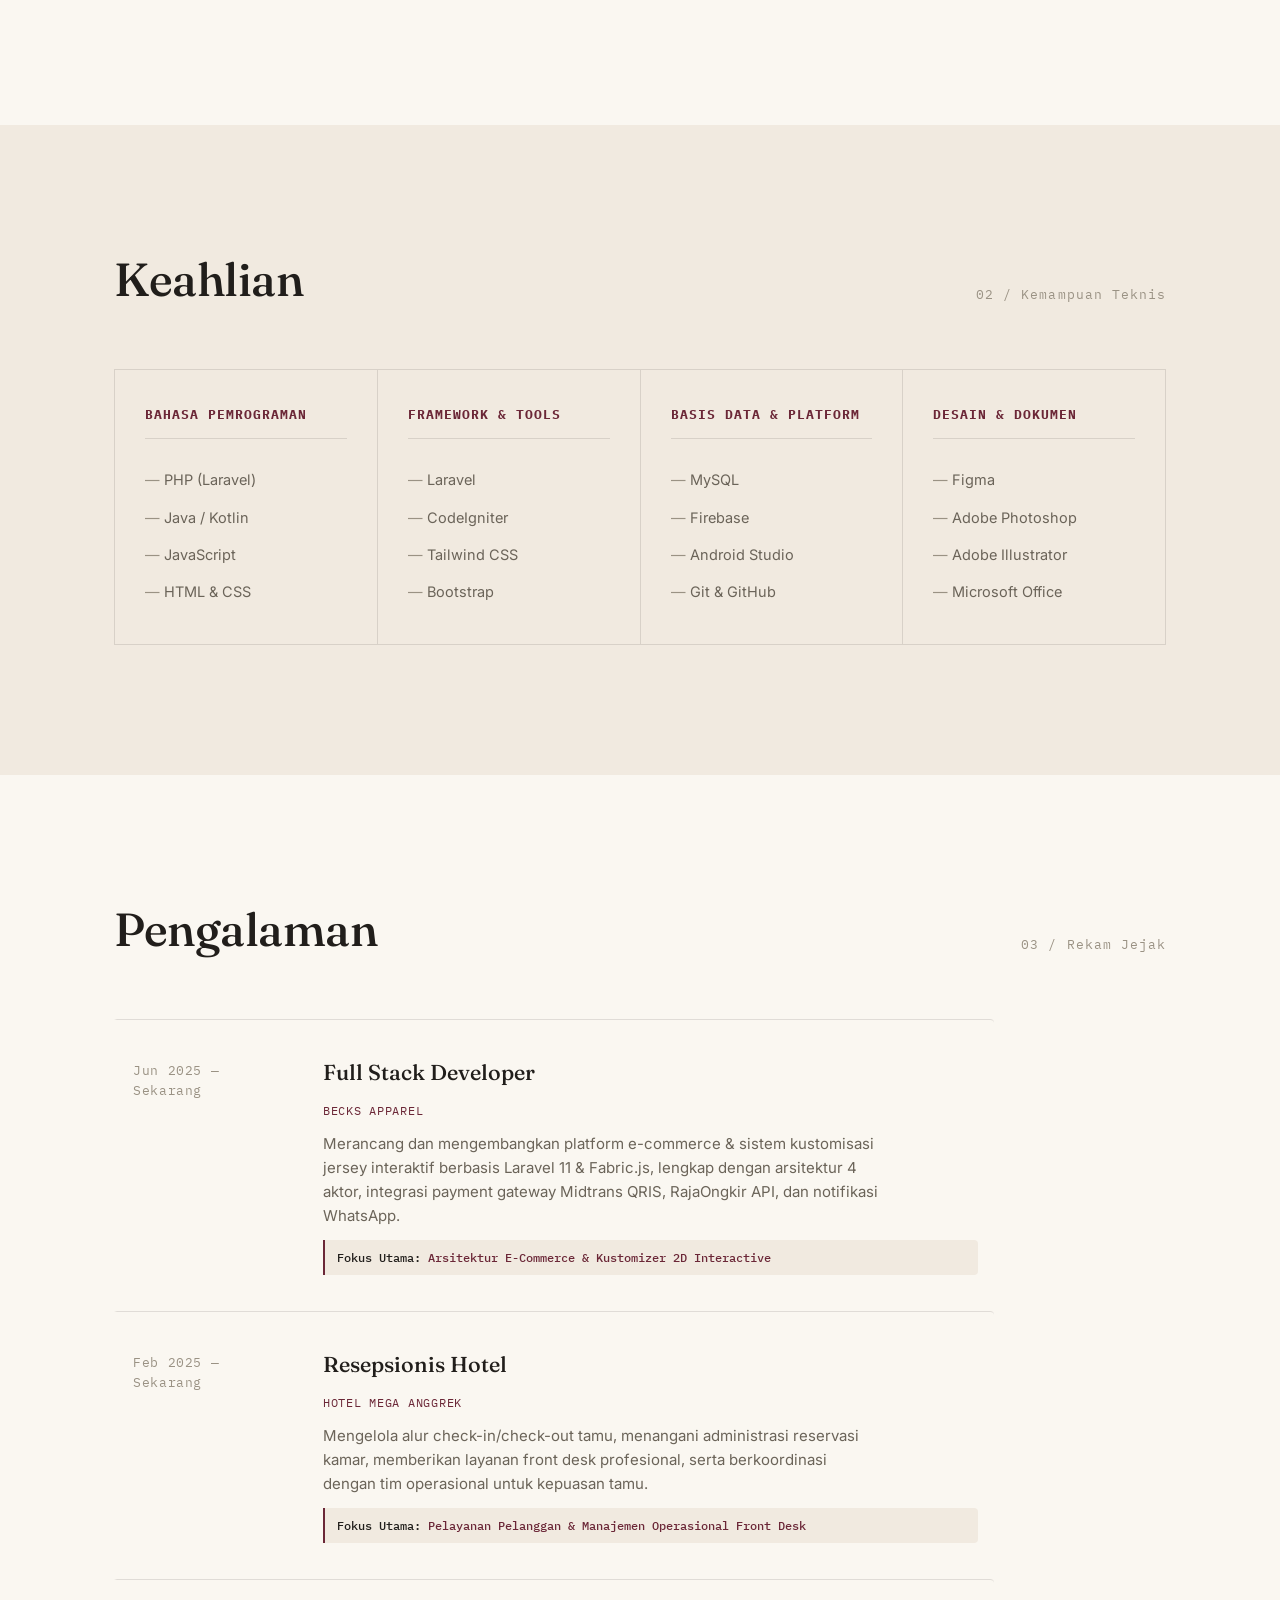
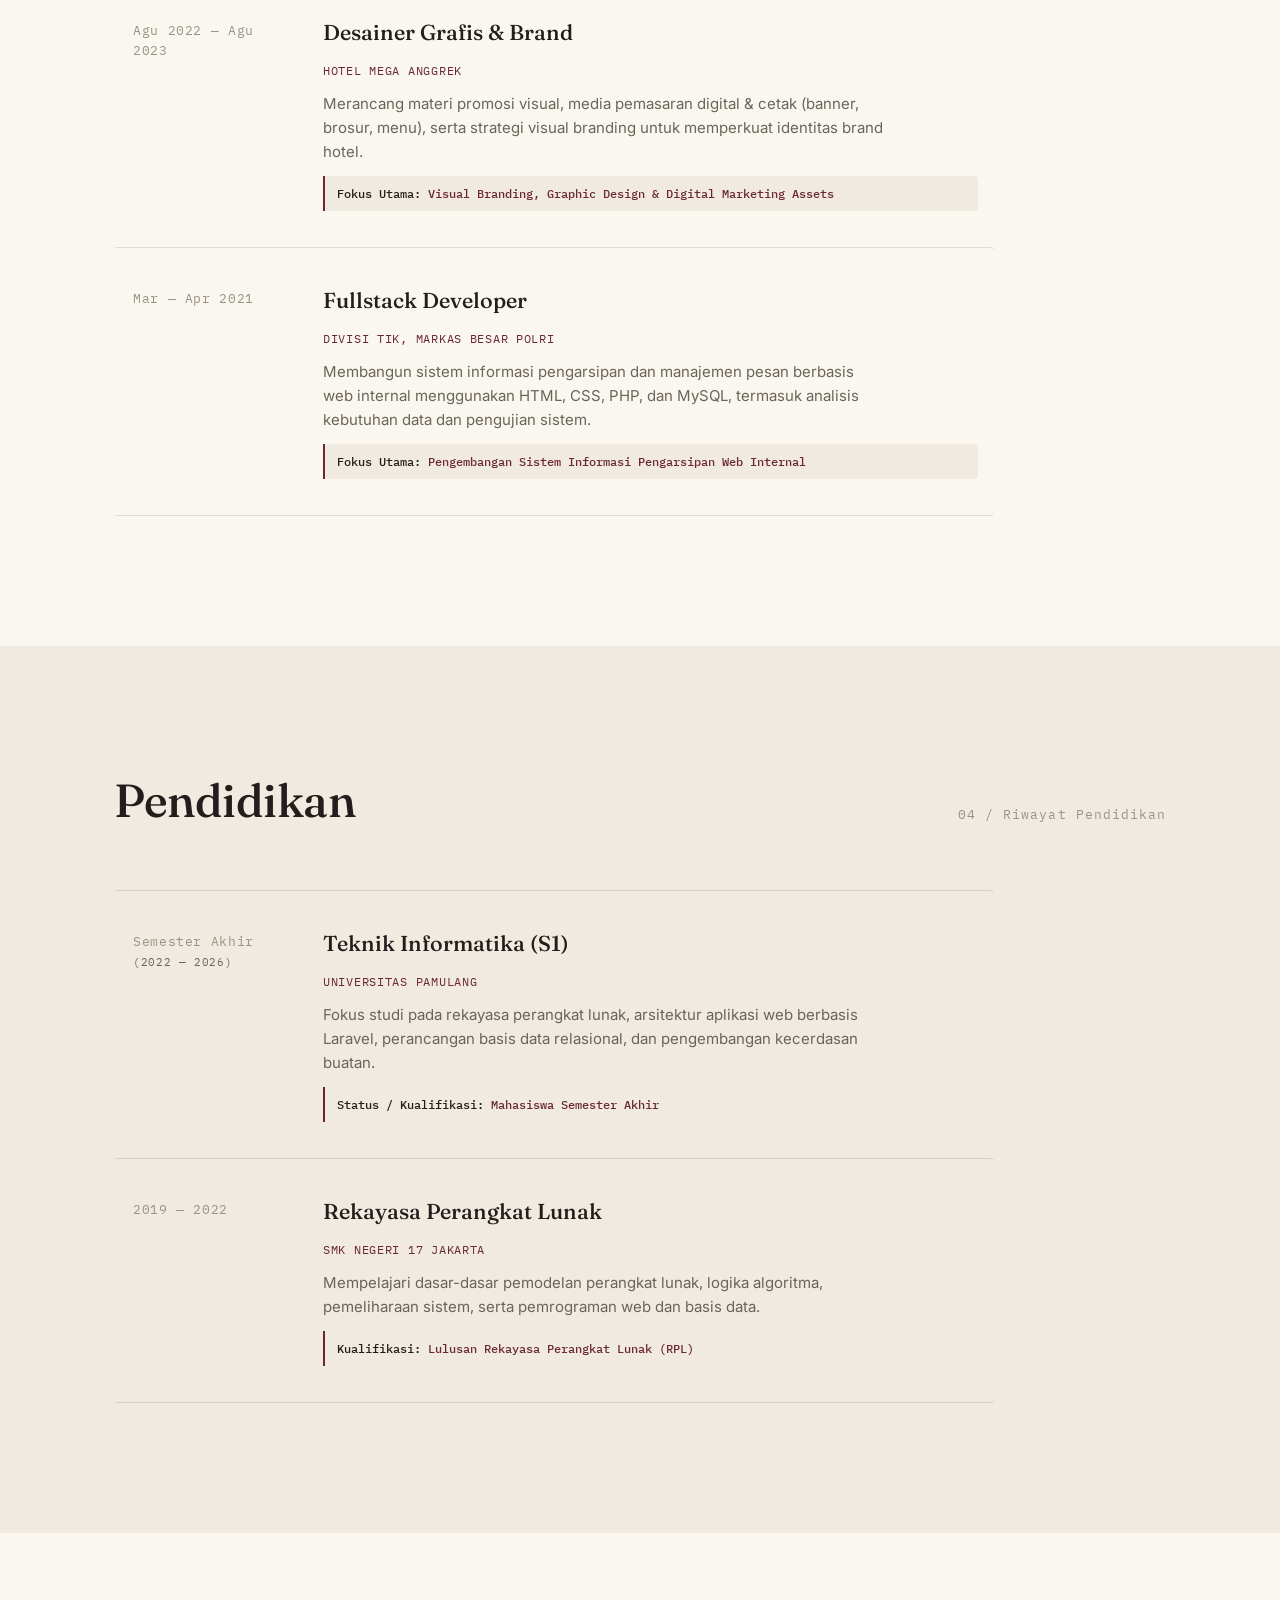
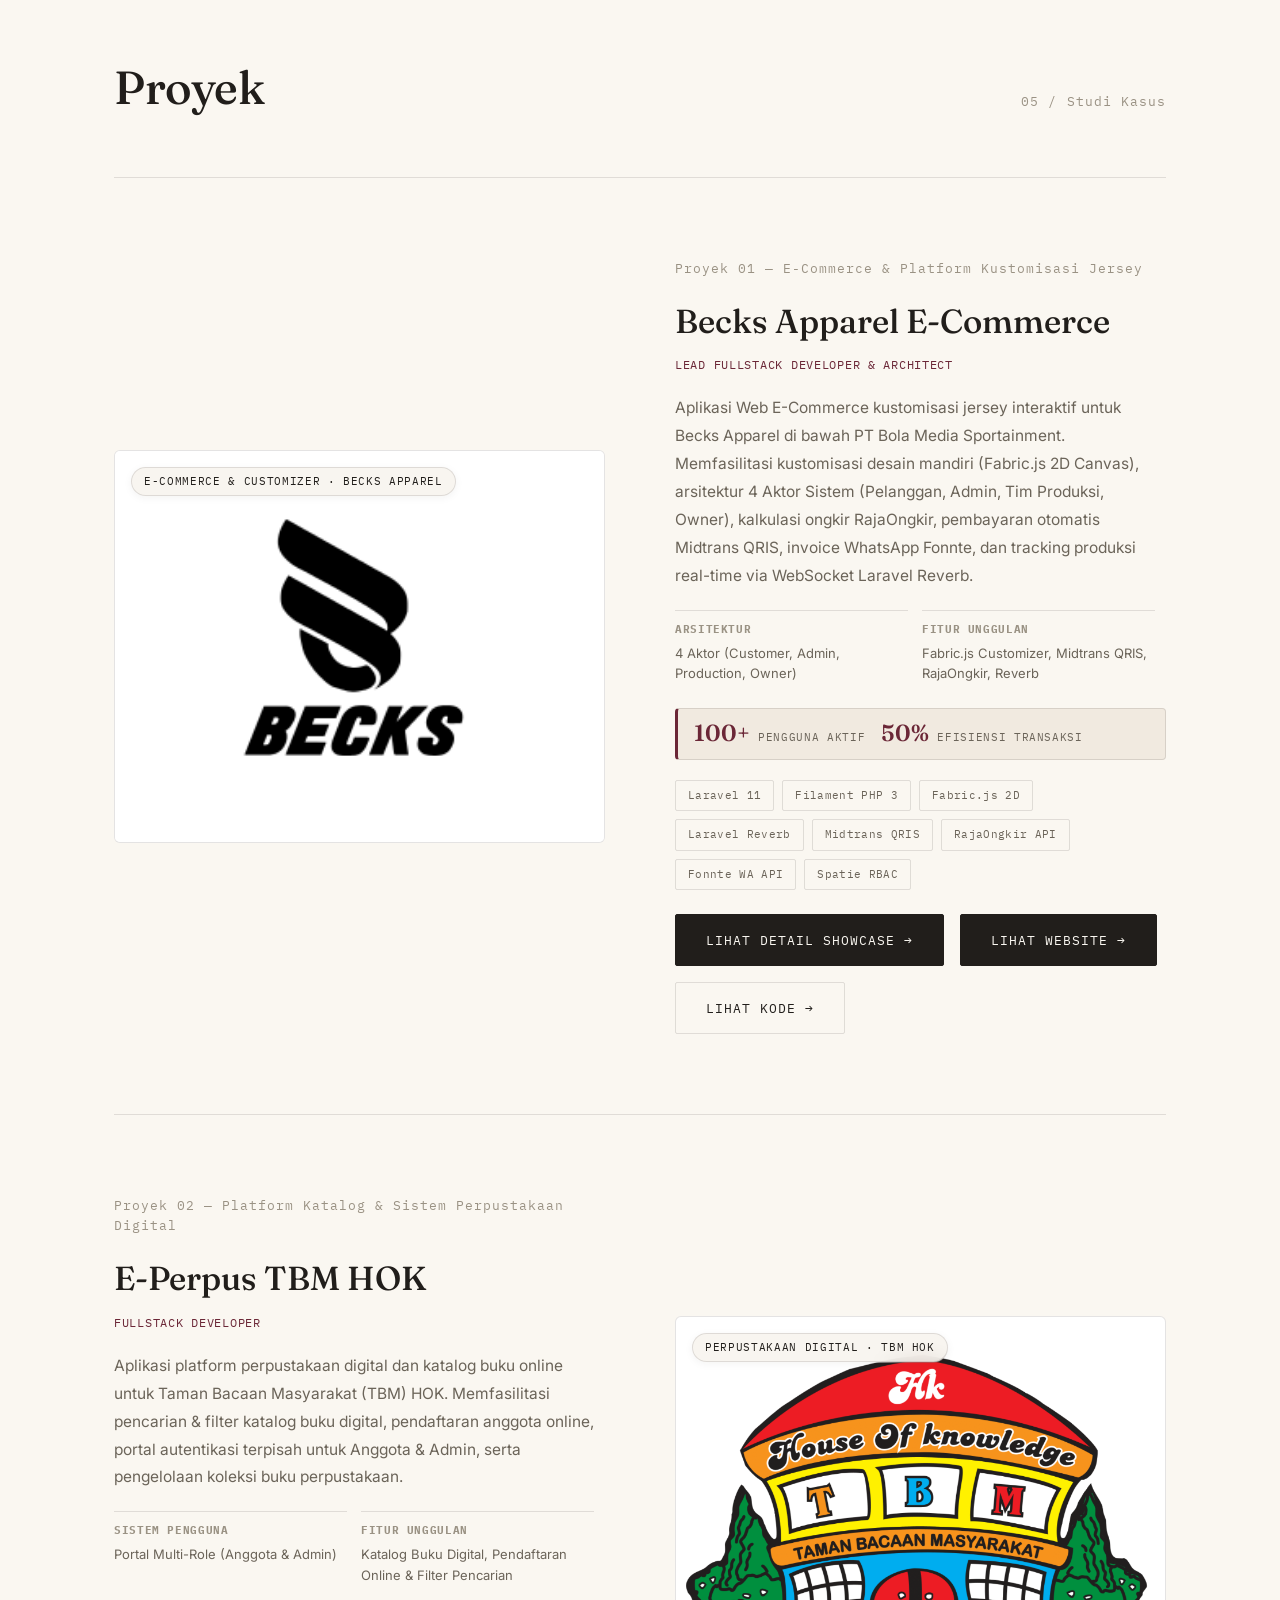
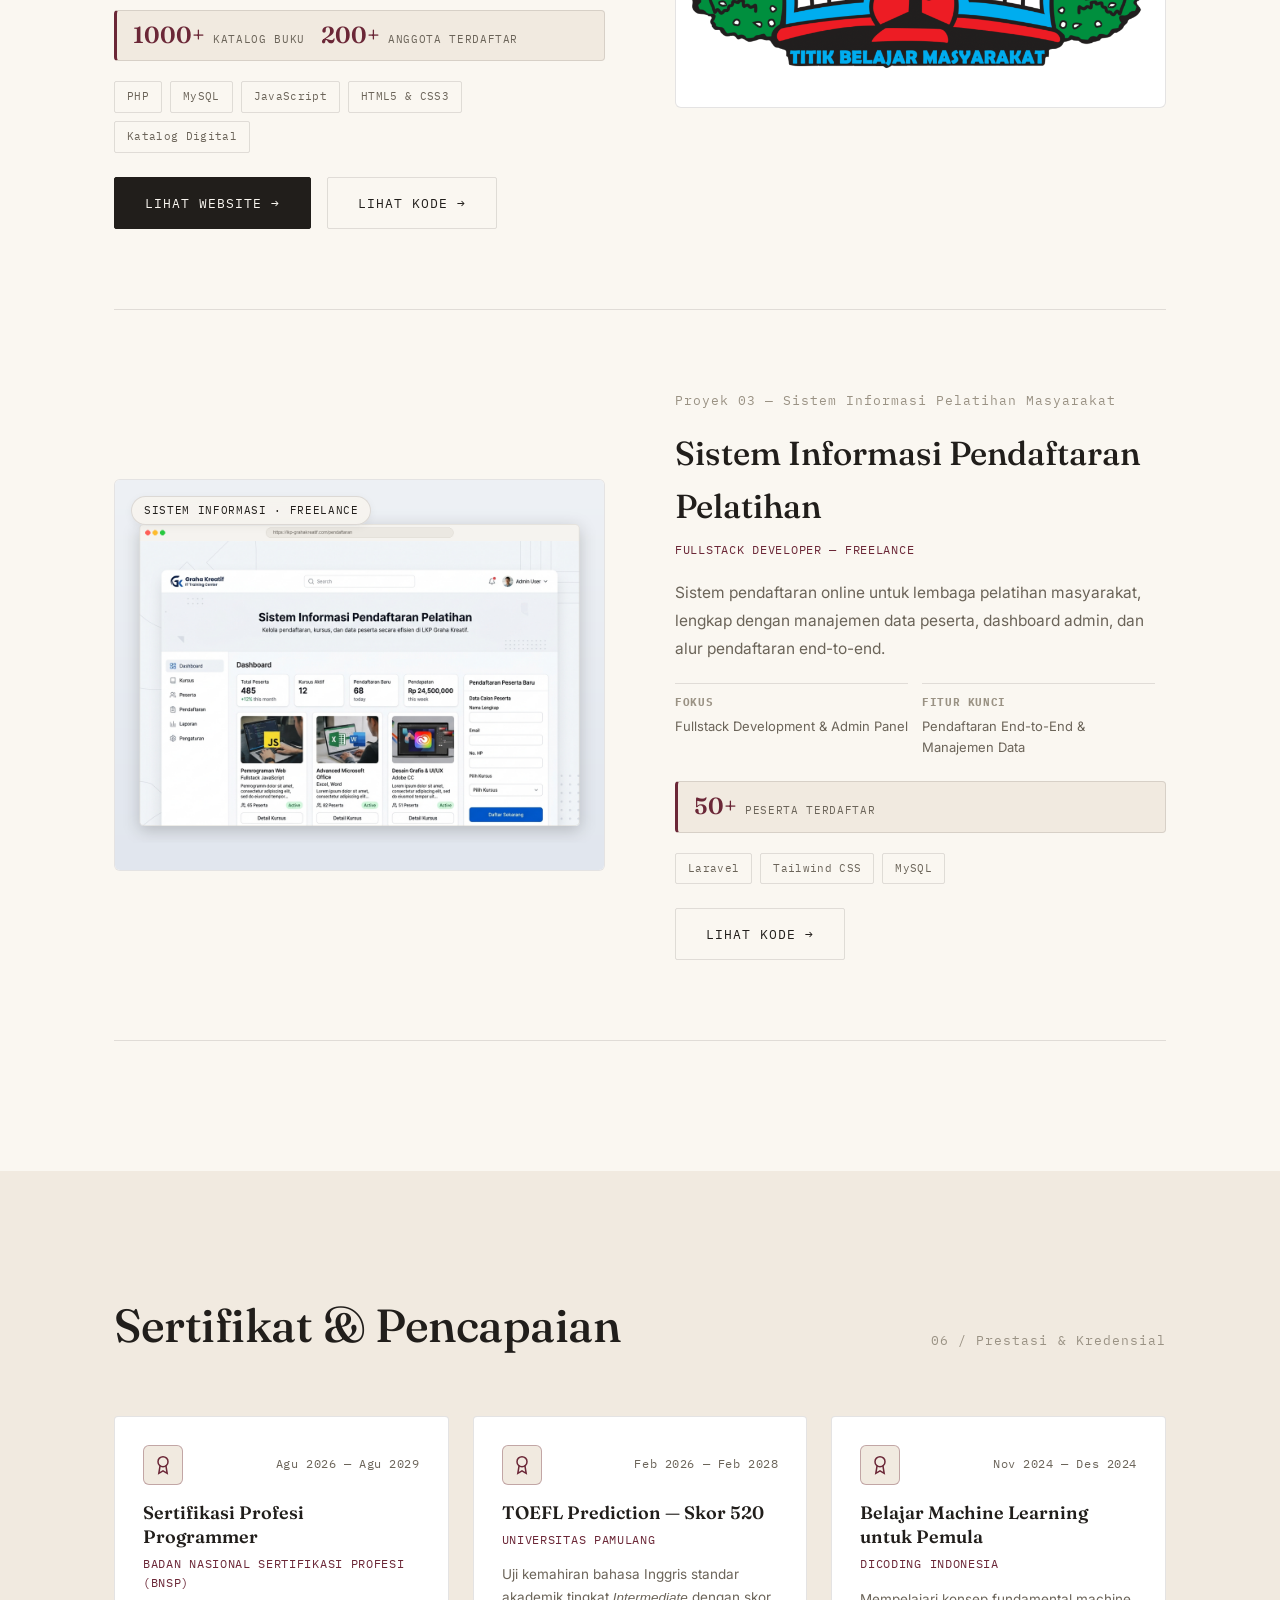
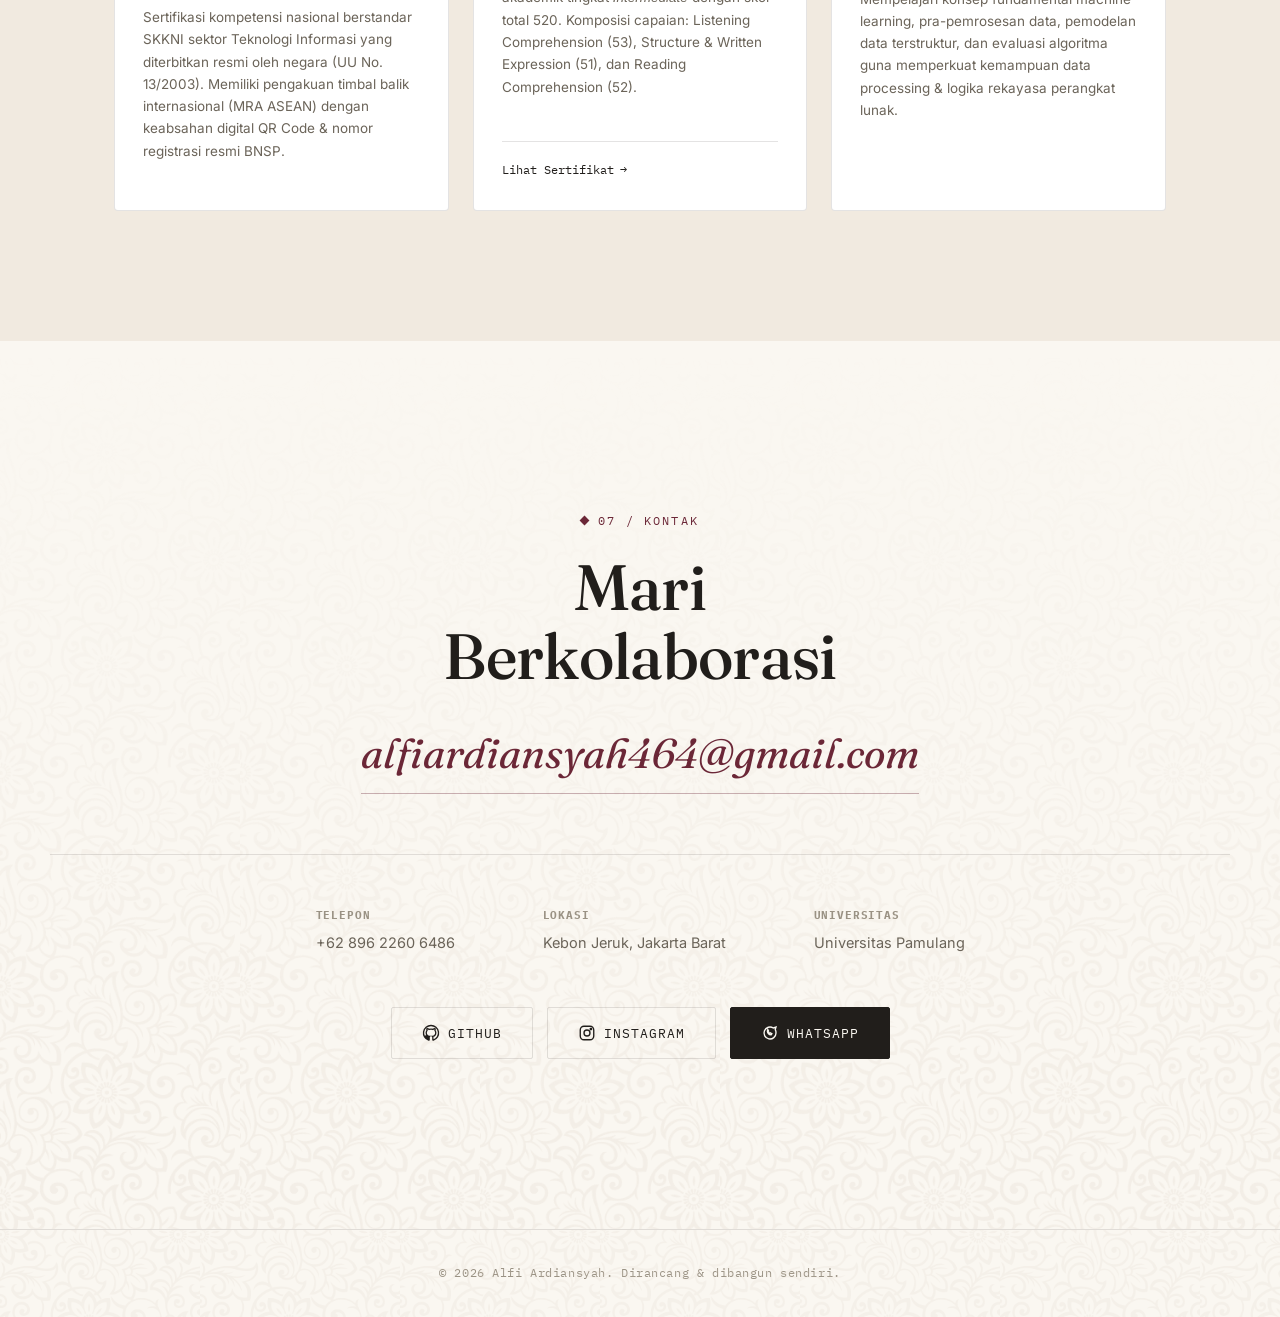
==== commit 372ea8e3: "feat: perbarui visual mockup placeholder proyek dan styling glassmorphic tag" ====
--- a/index.html
+++ b/index.html
@@ -22,7 +22,7 @@
   <!-- ============ HEADER ============ -->
   <header id="siteHeader">
     <nav class="wrap">
-      <div class="logo"><span class="mark">AA</span> Alfi Ardiansyah</div>
+      <div class="logo">Alfi Ardiansyah</div>
       <ul class="nav-links" id="navLinks">
         <li><a href="#home">Beranda</a></li>
         <li><a href="#about">Tentang</a></li>
@@ -303,8 +303,7 @@
       <div class="project reveal">
         <div class="project-visual">
           <span class="pv-tag">E-Commerce &amp; Customizer · Becks Apparel</span>
-          <img src="assets/proyek1.png" alt="Becks Apparel E-Commerce"
-            style="width:100%; height:100%; object-fit:cover;">
+          <img src="assets/proyek1.png" alt="Becks Apparel E-Commerce" loading="lazy">
         </div>
         <div class="project-body">
           <div class="project-index">Proyek 01 — E-Commerce &amp; Platform Kustomisasi Jersey</div>
@@ -347,7 +346,8 @@
               Lihat Website &rarr;
             </a>
             <!-- TODO: Isi URL repo GitHub project Becks Apparel -->
-            <a href="https://github.com/alfiardiansyah" target="_blank" rel="noopener" class="btn btn-ghost">
+            <a href="https://github.com/alfiardiansyah/BecksApparel" target="_blank" rel="noopener"
+              class="btn btn-ghost">
               Lihat Kode &rarr;
             </a>
           </div>
@@ -358,14 +358,7 @@
       <div class="project reverse reveal">
         <div class="project-visual">
           <span class="pv-tag">Perpustakaan Digital · TBM HOK</span>
-          <img src="assets/proyek2.png" alt="E-Perpus TBM HOK" onerror="this.style.display='none'"
-            style="width:100%; height:100%; object-fit:cover;">
-          <svg class="pv-mesh" viewBox="0 0 300 240" preserveAspectRatio="none">
-            <g stroke="#6B2737" stroke-width=".5" opacity=".4">
-              <line x1="0" y1="60" x2="300" y2="20" />
-              <line x1="0" y1="140" x2="300" y2="100" />
-            </g>
-          </svg>
+          <img src="assets/proyek2.png" alt="E-Perpus TBM HOK" loading="lazy">
         </div>
         <div class="project-body">
           <div class="project-index">Proyek 02 — Platform Katalog &amp; Sistem Perpustakaan Digital</div>
@@ -401,7 +394,7 @@
               Lihat Website &rarr;
             </a>
             <!-- TODO: Isi URL repo GitHub project E-Perpus TBM HOK -->
-            <a href="https://github.com/alfiardiansyah" target="_blank" rel="noopener" class="btn btn-ghost">
+            <a href="https://github.com/alfiardiansyah/E-perpus" target="_blank" rel="noopener" class="btn btn-ghost">
               Lihat Kode &rarr;
             </a>
           </div>
@@ -412,16 +405,7 @@
       <div class="project reveal">
         <div class="project-visual">
           <span class="pv-tag">Sistem Informasi · Freelance</span>
-          <span class="pv-index">03</span>
-          <!-- GANTI: screenshot sistem pendaftaran pelatihan, path: assets/projects/pelatihan-screenshot-1.png -->
-          <img src="assets/projects/pelatihan-screenshot-1.png" alt="Sistem Informasi Pendaftaran Pelatihan"
-            onerror="this.style.display='none'" style="width:100%; height:100%; object-fit:cover;">
-          <svg class="pv-mesh" viewBox="0 0 300 240" preserveAspectRatio="none">
-            <g stroke="#6B2737" stroke-width=".5" opacity=".4">
-              <rect x="40" y="40" width="80" height="80" fill="none" />
-              <rect x="170" y="110" width="90" height="90" fill="none" />
-            </g>
-          </svg>
+          <img src="assets/proyek3.png" alt="Sistem Informasi Pendaftaran Pelatihan" loading="lazy">
         </div>
         <div class="project-body">
           <div class="project-index">Proyek 03 — Sistem Informasi Pelatihan Masyarakat</div>
@@ -446,12 +430,9 @@
             <span>MySQL</span>
           </div>
           <div class="cta-row">
-            <!-- TODO: Isi URL website project jika ada -->
-            <a href="#" target="_blank" rel="noopener" class="btn btn-primary">
-              Lihat Website &rarr;
-            </a>
             <!-- TODO: Isi URL repo GitHub project Sistem Informasi Pelatihan -->
-            <a href="https://github.com/alfiardiansyah" target="_blank" rel="noopener" class="btn btn-ghost">
+            <a href="https://github.com/alfiardiansyah/Information-System-LKP-Graha-Kreatif" target="_blank"
+              rel="noopener" class="btn btn-ghost">
               Lihat Kode &rarr;
             </a>
           </div>
@@ -484,7 +465,9 @@
           </div>
           <h3 class="cert-title">Sertifikasi Profesi Programmer</h3>
           <div class="cert-org">Badan Nasional Sertifikasi Profesi (BNSP)</div>
-          <p class="cert-desc">Sertifikasi kompetensi nasional berstandar SKKNI sektor Teknologi Informasi yang diterbitkan resmi oleh negara (UU No. 13/2003). Memiliki pengakuan timbal balik internasional (MRA ASEAN) dengan keabsahan digital QR Code &amp; nomor registrasi resmi BNSP.</p>
+          <p class="cert-desc">Sertifikasi kompetensi nasional berstandar SKKNI sektor Teknologi Informasi yang
+            diterbitkan resmi oleh negara (UU No. 13/2003). Memiliki pengakuan timbal balik internasional (MRA ASEAN)
+            dengan keabsahan digital QR Code &amp; nomor registrasi resmi BNSP.</p>
           <!-- Foto / berkas belum tersedia di images/sertifikat/ -->
         </div>
 
@@ -501,7 +484,9 @@
           </div>
           <h3 class="cert-title">TOEFL Prediction — Skor 520</h3>
           <div class="cert-org">Universitas Pamulang</div>
-          <p class="cert-desc">Uji kemahiran bahasa Inggris standar akademik tingkat <em>Intermediate</em> dengan skor total 520. Komposisi capaian: Listening Comprehension (53), Structure &amp; Written Expression (51), dan Reading Comprehension (52).</p>
+          <p class="cert-desc">Uji kemahiran bahasa Inggris standar akademik tingkat <em>Intermediate</em> dengan skor
+            total 520. Komposisi capaian: Listening Comprehension (53), Structure &amp; Written Expression (51), dan
+            Reading Comprehension (52).</p>
           <div class="cert-footer">
             <a href="images/sertifikat/TOEFL.jpg" target="_blank" rel="noopener" class="cert-link">
               Lihat Sertifikat <span>&rarr;</span>
@@ -522,7 +507,9 @@
           </div>
           <h3 class="cert-title">Belajar Machine Learning untuk Pemula</h3>
           <div class="cert-org">Dicoding Indonesia</div>
-          <p class="cert-desc">Mempelajari konsep fundamental machine learning, pra-pemrosesan data, pemodelan data terstruktur, dan evaluasi algoritma guna memperkuat kemampuan data processing &amp; logika rekayasa perangkat lunak.</p>
+          <p class="cert-desc">Mempelajari konsep fundamental machine learning, pra-pemrosesan data, pemodelan data
+            terstruktur, dan evaluasi algoritma guna memperkuat kemampuan data processing &amp; logika rekayasa
+            perangkat lunak.</p>
           <!-- Foto / berkas belum tersedia di images/sertifikat/ -->
         </div>
       </div>
--- a/css/style.css
+++ b/css/style.css
@@ -762,12 +762,26 @@
   align-items: center;
   justify-content: center;
   overflow: hidden;
+  border-radius: 6px;
   transition: border-color 0.4s ease, box-shadow 0.4s ease;
 }
 
 .project:hover .project-visual {
   border-color: var(--accent-line);
   box-shadow: 0 16px 40px rgba(107, 39, 55, 0.08);
+}
+
+.project-visual img {
+  width: 100%;
+  height: 100%;
+  object-fit: cover;
+  object-position: center;
+  display: block;
+  transition: transform 0.6s cubic-bezier(0.16, 1, 0.3, 1);
+}
+
+.project:hover .project-visual img {
+  transform: scale(1.035);
 }
 
 .project-visual .pv-index {
@@ -788,17 +802,27 @@
   position: absolute;
   inset: 0;
   opacity: .5;
+  pointer-events: none;
 }
 
 .project-visual .pv-tag {
   position: absolute;
-  top: 18px;
-  left: 18px;
+  top: 16px;
+  left: 16px;
+  z-index: 3;
   font-family: var(--font-mono);
   font-size: 11px;
-  letter-spacing: .08em;
-  text-transform: uppercase;
-  color: var(--ink-faint);
+  letter-spacing: .06em;
+  text-transform: uppercase;
+  color: var(--ink);
+  background: rgba(247, 244, 238, 0.88);
+  backdrop-filter: blur(8px);
+  -webkit-backdrop-filter: blur(8px);
+  padding: 5px 12px;
+  border-radius: 999px;
+  border: 1px solid var(--line);
+  box-shadow: 0 2px 8px rgba(33, 30, 27, 0.05);
+  pointer-events: none;
 }
 
 .project-index {
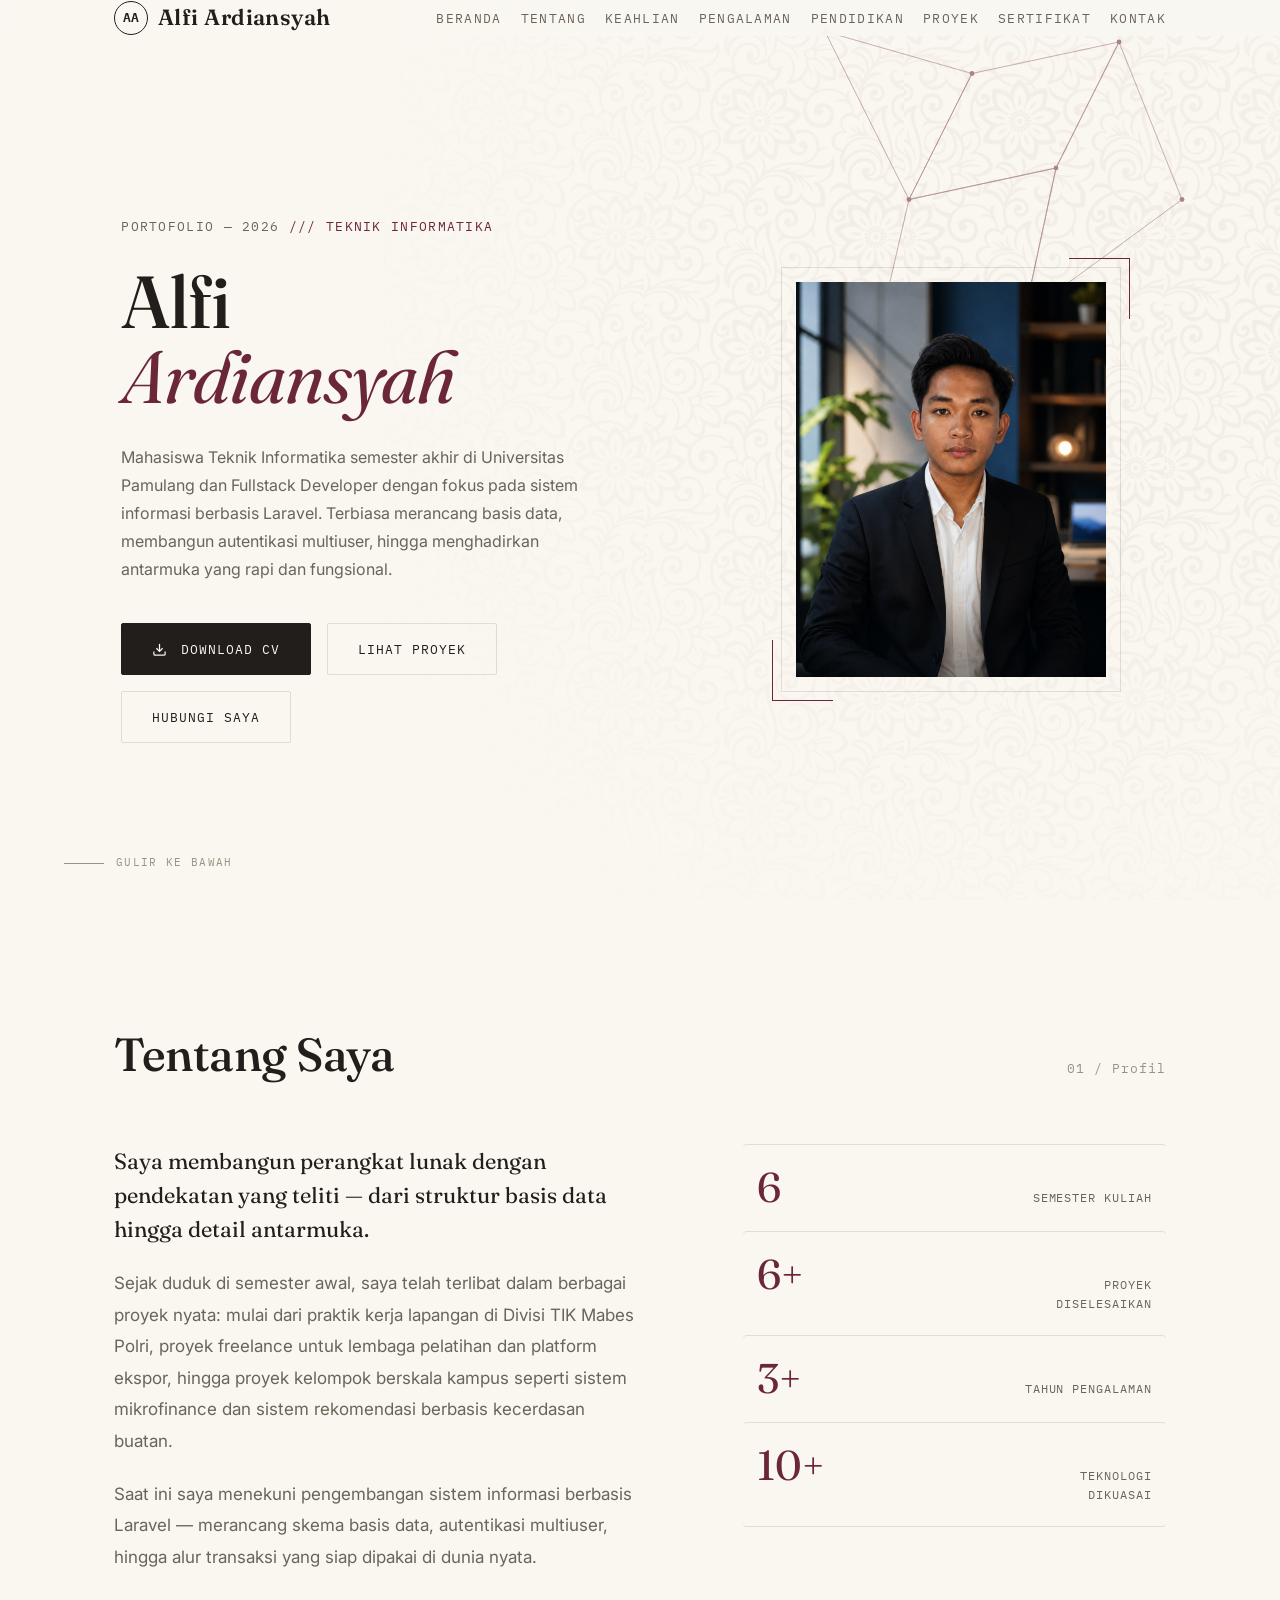
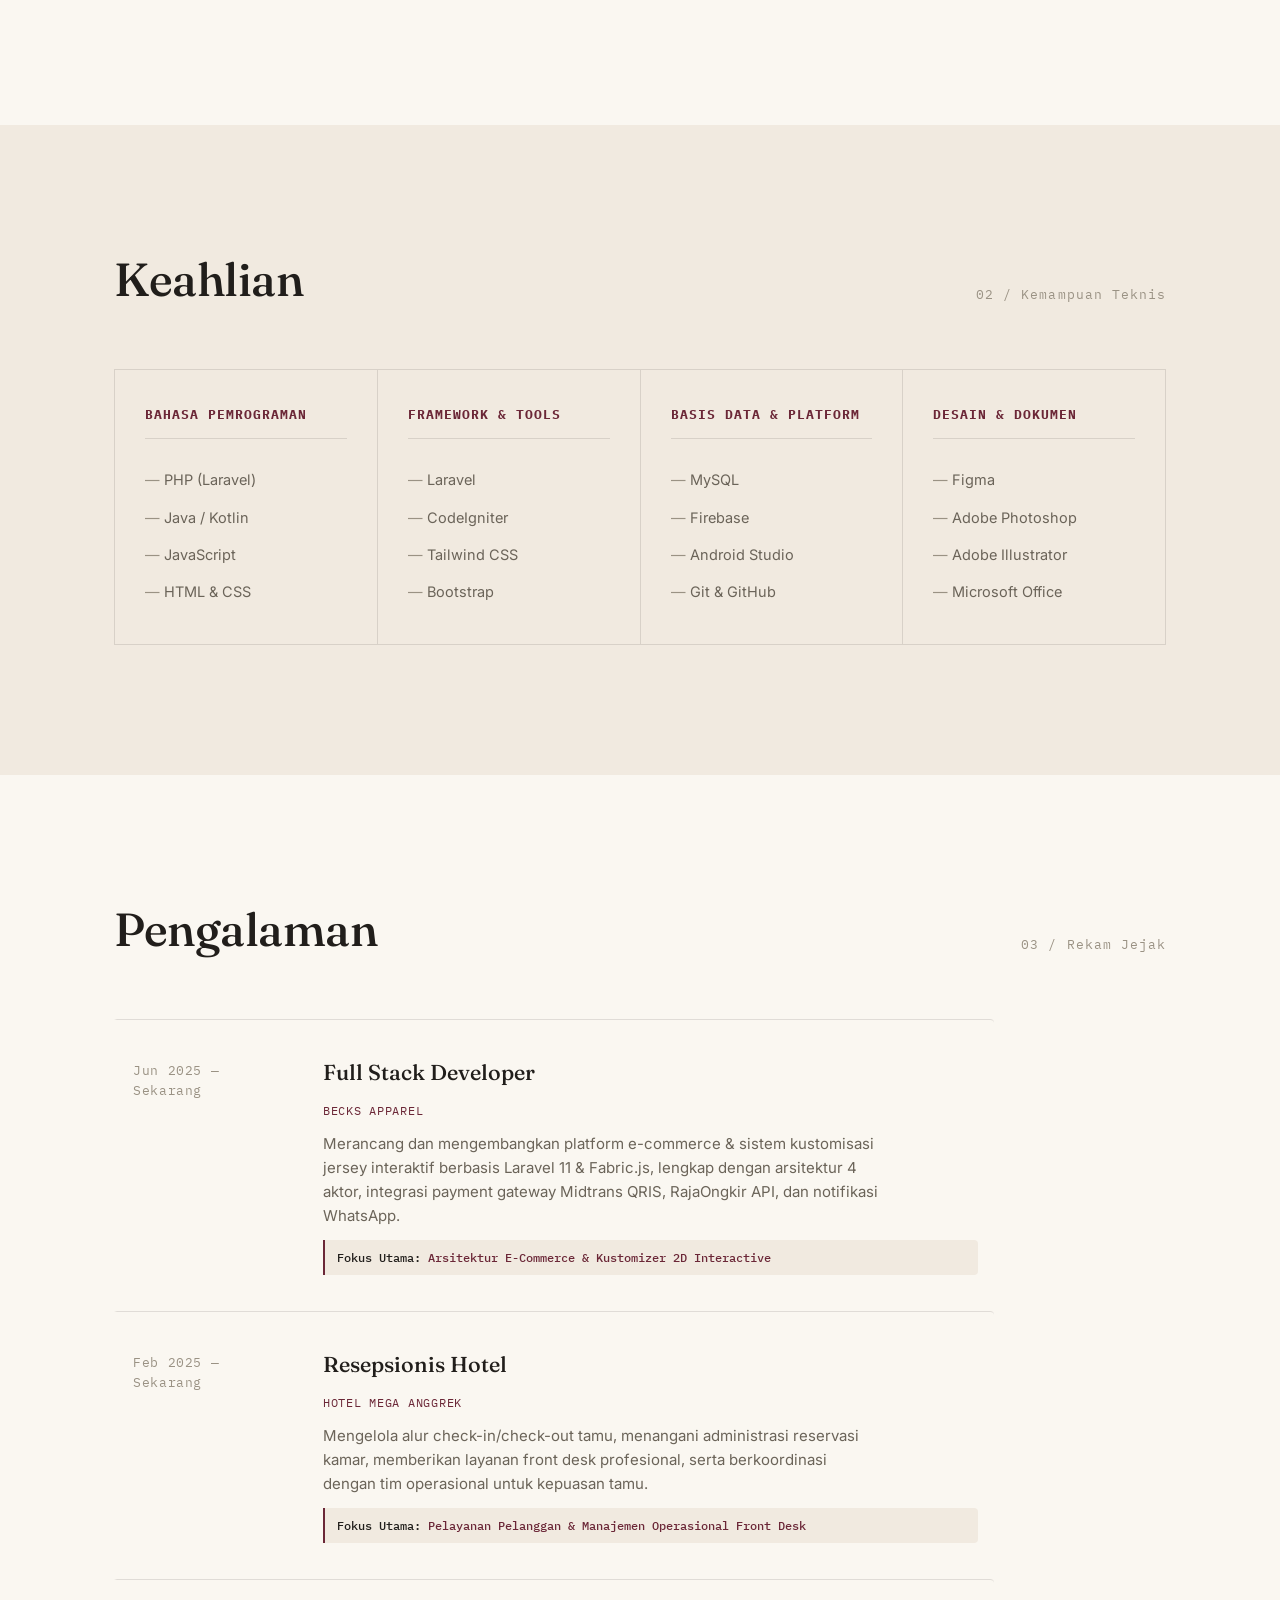
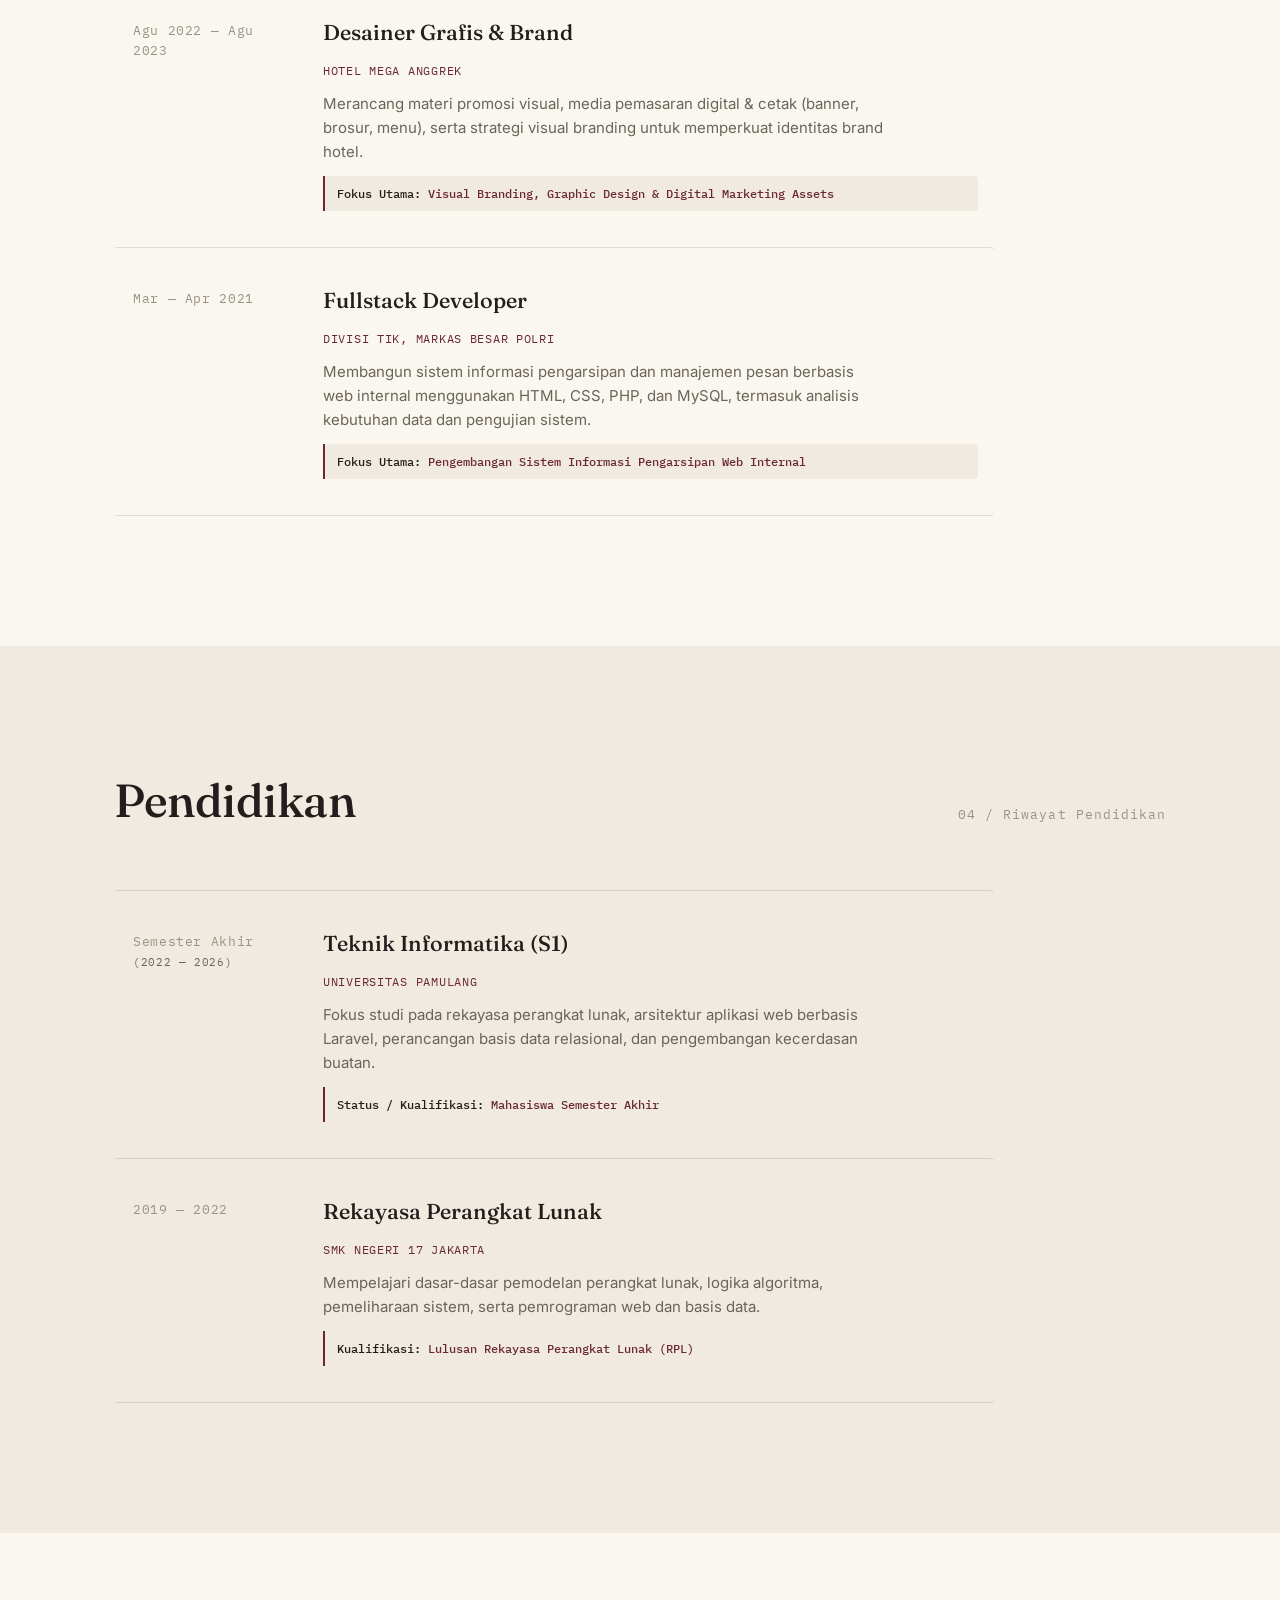
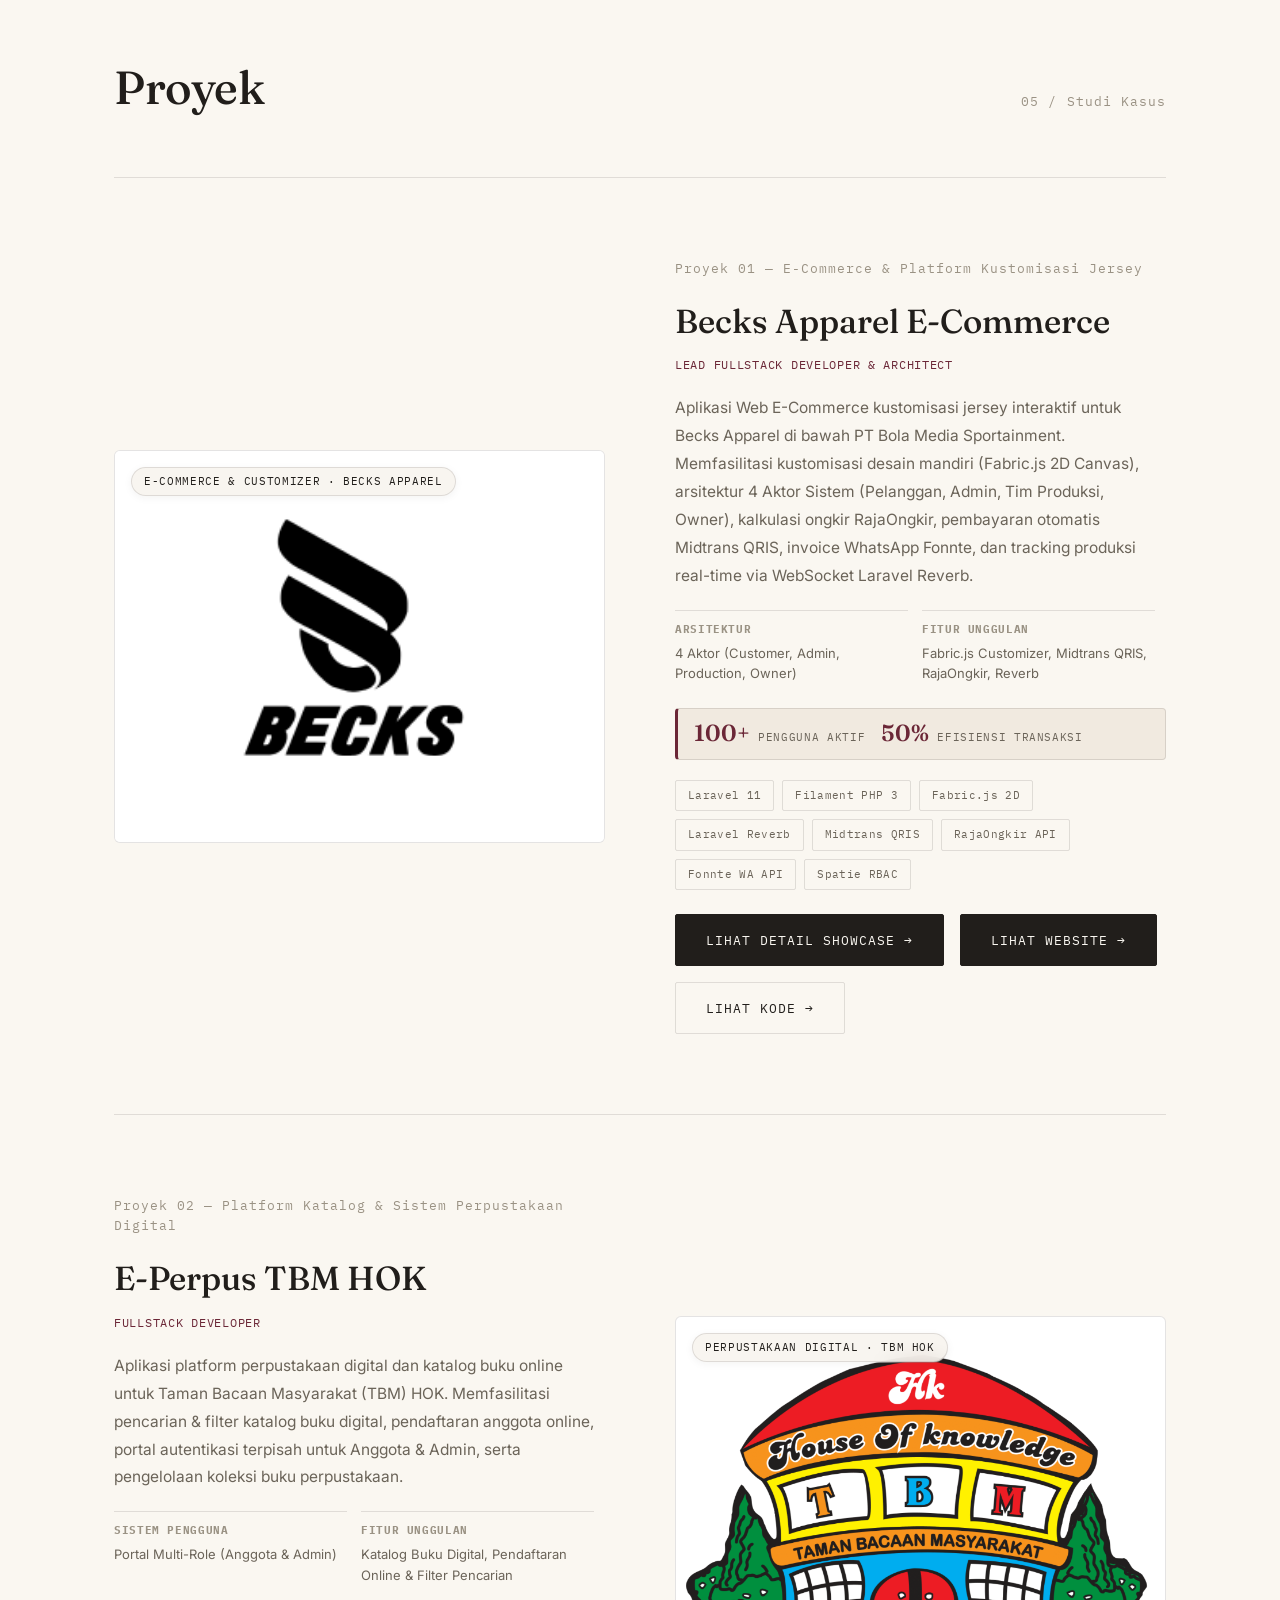
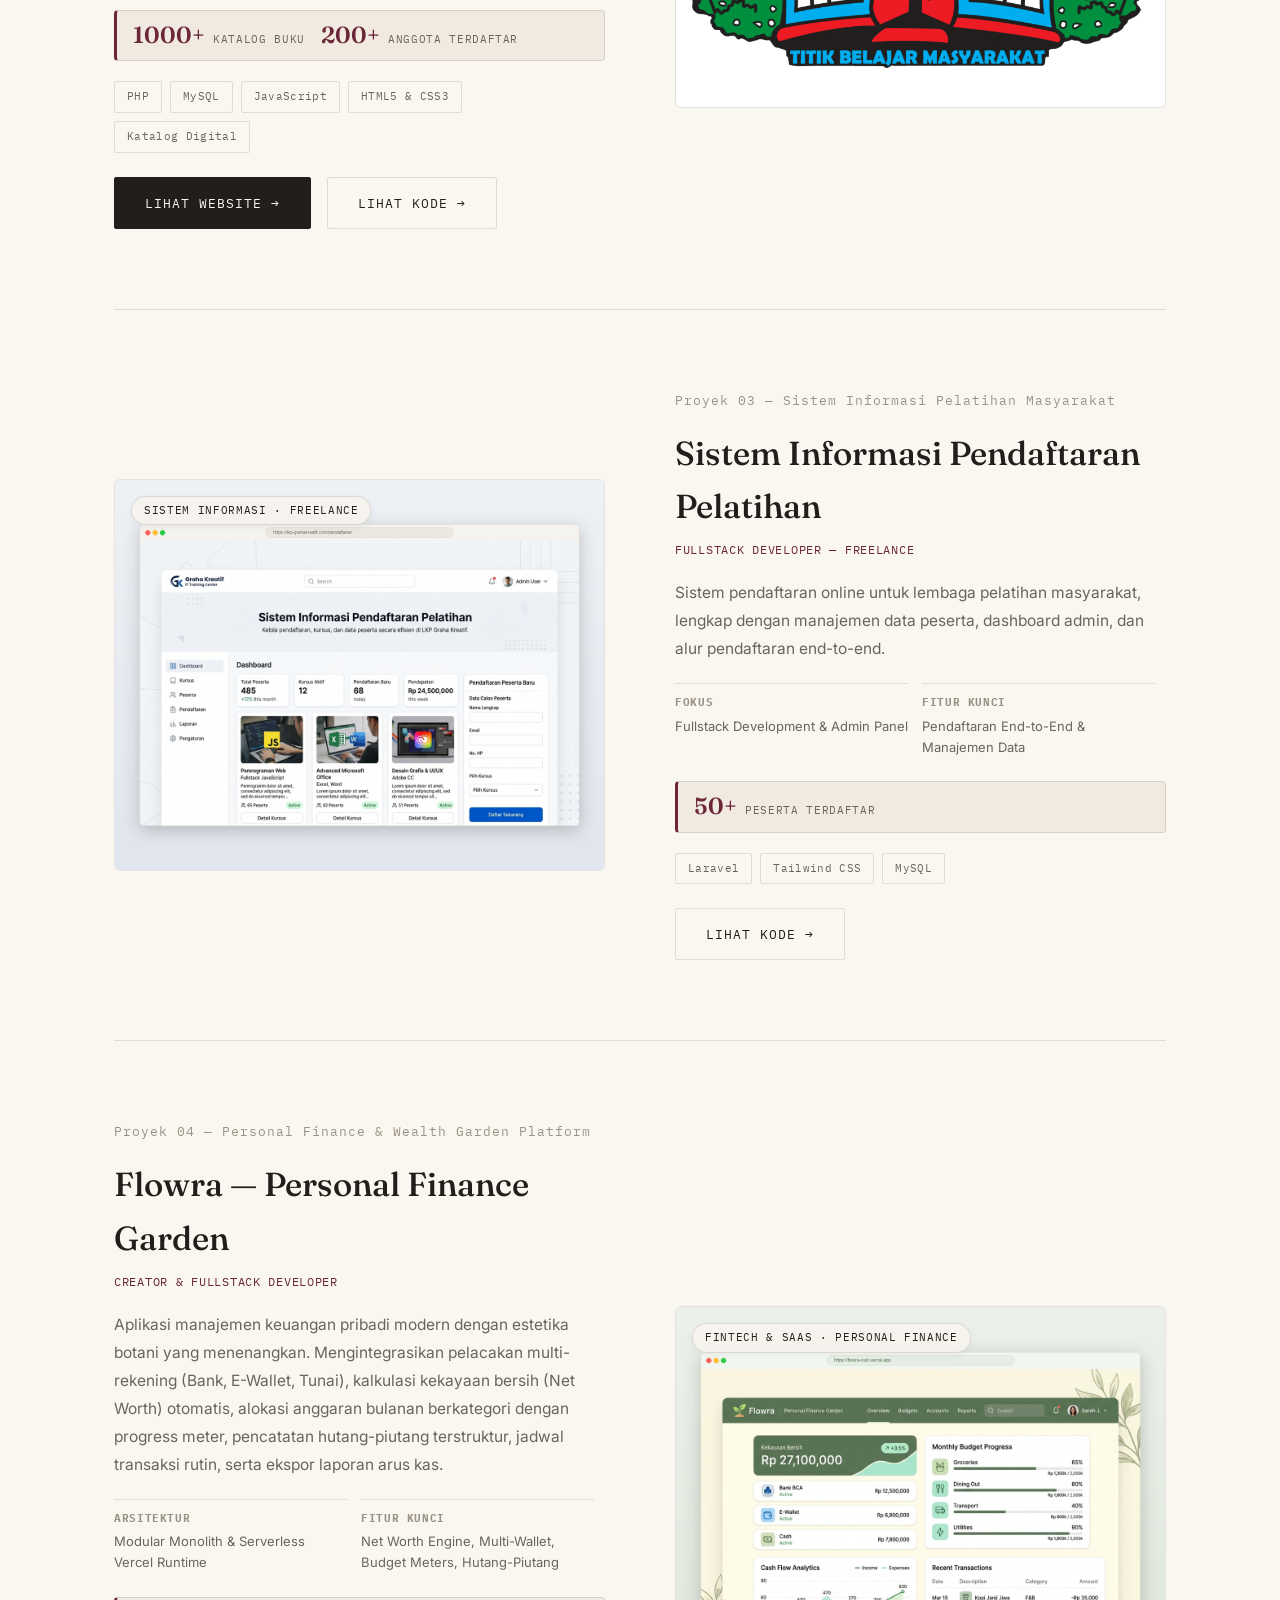
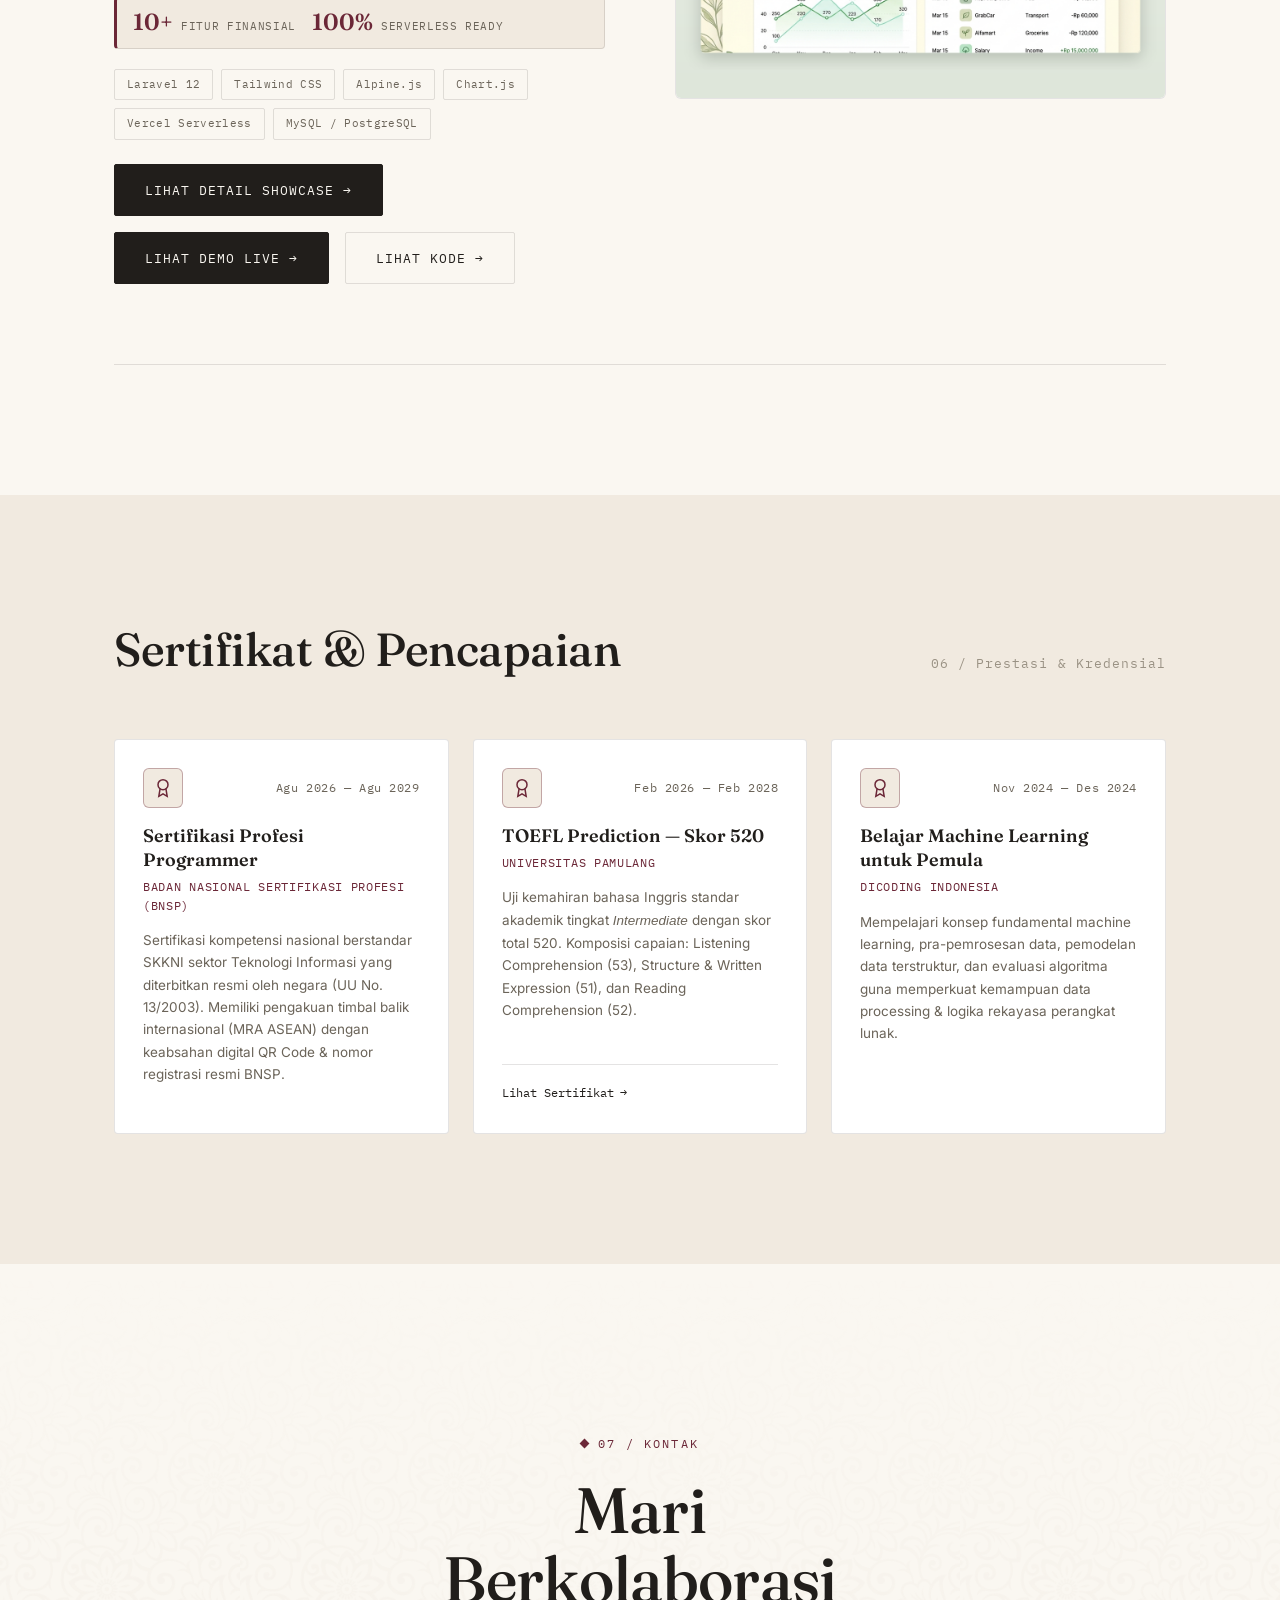
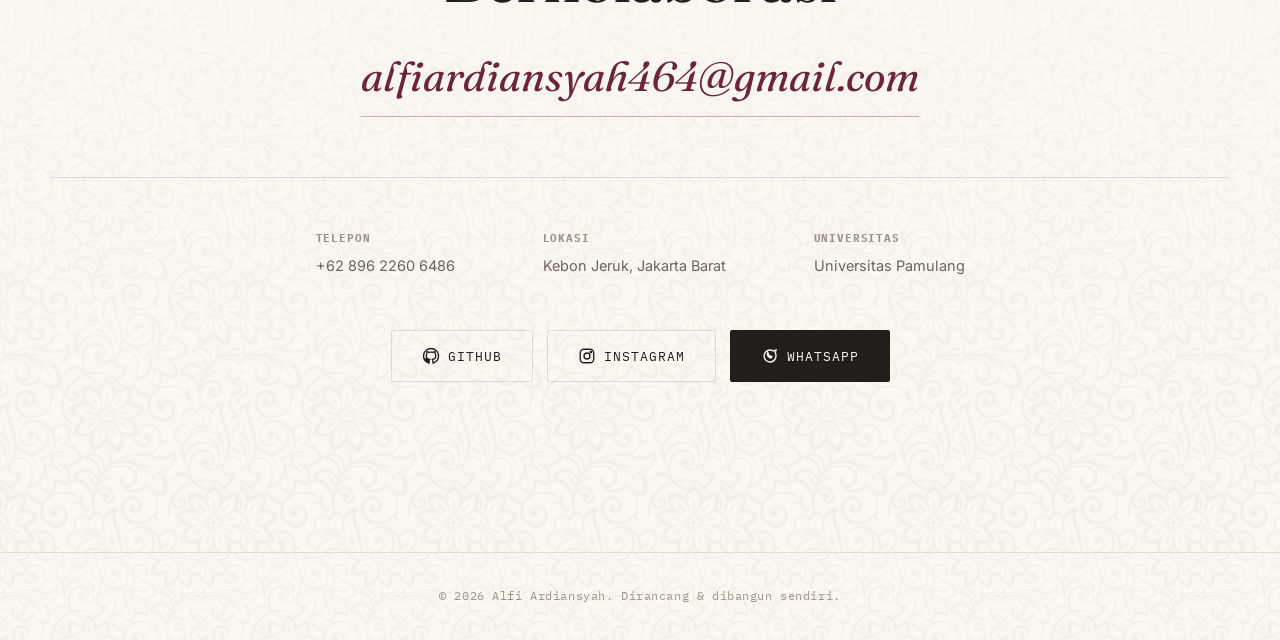
==== commit 849cf8a2: "feat: tambahkan showcase Proyek 04 Flowra Personal Finance Garden dan halaman detail flowra.html" ====
--- a/index.html
+++ b/index.html
@@ -430,9 +430,56 @@
             <span>MySQL</span>
           </div>
           <div class="cta-row">
-            <!-- TODO: Isi URL repo GitHub project Sistem Informasi Pelatihan -->
             <a href="https://github.com/alfiardiansyah/Information-System-LKP-Graha-Kreatif" target="_blank"
               rel="noopener" class="btn btn-ghost">
+              Lihat Kode &rarr;
+            </a>
+          </div>
+        </div>
+      </div>
+
+      <!-- Project 4: Flowra Personal Finance Garden -->
+      <div class="project reverse reveal">
+        <div class="project-visual">
+          <span class="pv-tag">Fintech &amp; SaaS · Personal Finance</span>
+          <img src="assets/proyek4.png" alt="Flowra — Personal Finance Garden" loading="lazy">
+        </div>
+        <div class="project-body">
+          <div class="project-index">Proyek 04 — Personal Finance &amp; Wealth Garden Platform</div>
+          <h3 class="project-title">Flowra — Personal Finance Garden</h3>
+          <div class="project-role">Creator &amp; Fullstack Developer</div>
+          <p class="project-desc">Aplikasi manajemen keuangan pribadi modern dengan estetika botani yang menenangkan. Mengintegrasikan pelacakan multi-rekening (Bank, E-Wallet, Tunai), kalkulasi kekayaan bersih (Net Worth) otomatis, alokasi anggaran bulanan berkategori dengan progress meter, pencatatan hutang-piutang terstruktur, jadwal transaksi rutin, serta ekspor laporan arus kas.</p>
+          <div class="project-detail">
+            <div><strong>Arsitektur</strong>Modular Monolith &amp; Serverless Vercel Runtime</div>
+            <div><strong>Fitur Kunci</strong>Net Worth Engine, Multi-Wallet, Budget Meters, Hutang-Piutang</div>
+          </div>
+          <!-- Project Metrics / Hasil Terukur -->
+          <div class="project-stats-row">
+            <div class="project-stat-item">
+              <span class="project-stat-num">10+</span>
+              <span class="project-stat-label">Fitur Finansial</span>
+            </div>
+            <div class="project-stat-item">
+              <span class="project-stat-num">100%</span>
+              <span class="project-stat-label">Serverless Ready</span>
+            </div>
+          </div>
+          <div class="tags" style="margin-bottom: 24px;">
+            <span>Laravel 12</span>
+            <span>Tailwind CSS</span>
+            <span>Alpine.js</span>
+            <span>Chart.js</span>
+            <span>Vercel Serverless</span>
+            <span>MySQL / PostgreSQL</span>
+          </div>
+          <div class="cta-row">
+            <a href="flowra.html" class="btn btn-primary">
+              Lihat Detail Showcase &rarr;
+            </a>
+            <a href="https://flowra-rust.vercel.app/" target="_blank" rel="noopener" class="btn btn-primary">
+              Lihat Demo Live &rarr;
+            </a>
+            <a href="https://github.com/alfiardiansyah/flowra" target="_blank" rel="noopener" class="btn btn-ghost">
               Lihat Kode &rarr;
             </a>
           </div>
